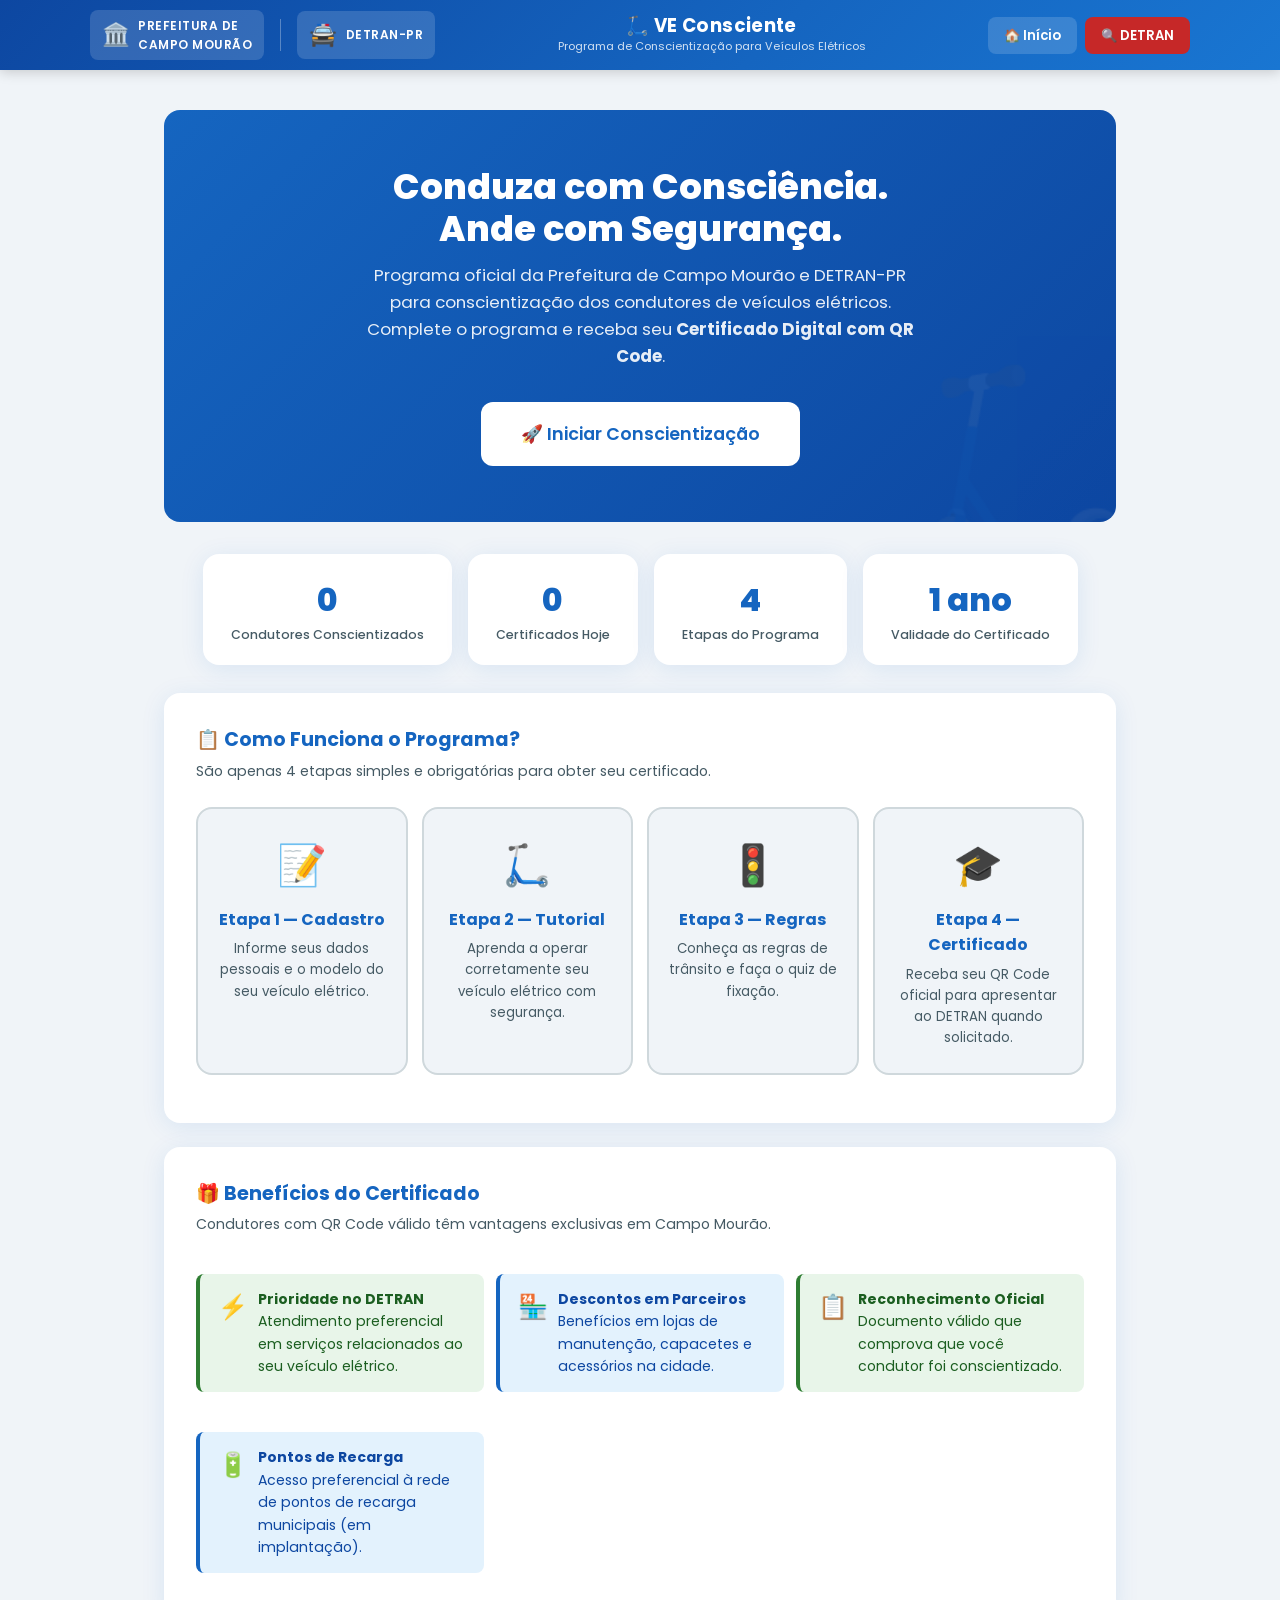
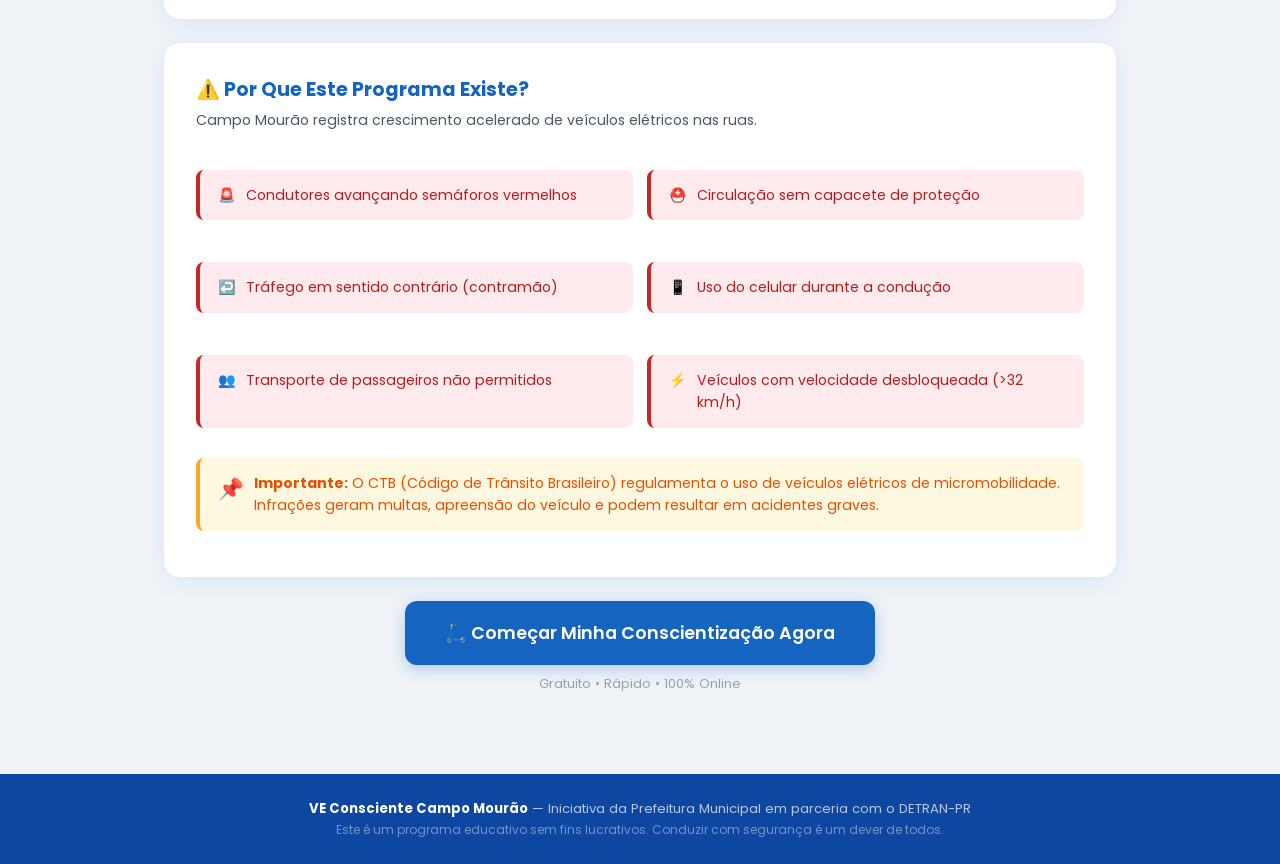
==== index.html @ 13f2be77 "feat: projeto VE Consciente Campo Mourao - plataforma de conscientizacao de veiculos eletricos" ====
<!DOCTYPE html>
<html lang="pt-BR">
<head>
  <meta charset="UTF-8" />
  <meta name="viewport" content="width=device-width, initial-scale=1.0" />
  <title>VE Consciente — Campo Mourão</title>
  <link rel="stylesheet" href="assets/css/style.css" />
  <link rel="icon" href="data:image/svg+xml,<svg xmlns='http://www.w3.org/2000/svg' viewBox='0 0 100 100'><text y='.9em' font-size='90'>🛴</text></svg>" />
</head>
<body>

<header class="site-header" id="site-header"></header>

<main class="main-content wide-content" style="max-width:1000px;">

  <!-- HERO -->
  <div class="hero">
    <h2>Conduza com Consciência.<br>Ande com Segurança.</h2>
    <p>
      Programa oficial da Prefeitura de Campo Mourão e DETRAN-PR para 
      conscientização dos condutores de veículos elétricos. Complete o 
      programa e receba seu <strong>Certificado Digital com QR Code</strong>.
    </p>
    <a href="cadastro.html" class="btn btn-lg" style="background:#fff; color:var(--primary);">
      🚀 Iniciar Conscientização
    </a>
  </div>

  <!-- STATS -->
  <div class="stats-row">
    <div class="stat-badge">
      <div class="stat-number" id="stat-total">0</div>
      <div class="stat-label">Condutores Conscientizados</div>
    </div>
    <div class="stat-badge">
      <div class="stat-number" id="stat-hoje">0</div>
      <div class="stat-label">Certificados Hoje</div>
    </div>
    <div class="stat-badge">
      <div class="stat-number">4</div>
      <div class="stat-label">Etapas do Programa</div>
    </div>
    <div class="stat-badge">
      <div class="stat-number">1 ano</div>
      <div class="stat-label">Validade do Certificado</div>
    </div>
  </div>

  <!-- COMO FUNCIONA -->
  <div class="card mb-24">
    <div class="card-title">📋 Como Funciona o Programa?</div>
    <div class="card-subtitle">São apenas 4 etapas simples e obrigatórias para obter seu certificado.</div>

    <div class="infraction-grid" style="grid-template-columns: repeat(auto-fit, minmax(200px, 1fr));">
      <div style="text-align:center; padding:24px 16px; background:var(--bg); border-radius:var(--radius); border:2px solid var(--border);">
        <div style="font-size:2.5rem; margin-bottom:10px;">📝</div>
        <div style="font-weight:700; color:var(--primary); margin-bottom:6px;">Etapa 1 — Cadastro</div>
        <div style="font-size:0.83rem; color:var(--text-secondary);">Informe seus dados pessoais e o modelo do seu veículo elétrico.</div>
      </div>
      <div style="text-align:center; padding:24px 16px; background:var(--bg); border-radius:var(--radius); border:2px solid var(--border);">
        <div style="font-size:2.5rem; margin-bottom:10px;">🛴</div>
        <div style="font-weight:700; color:var(--primary); margin-bottom:6px;">Etapa 2 — Tutorial</div>
        <div style="font-size:0.83rem; color:var(--text-secondary);">Aprenda a operar corretamente seu veículo elétrico com segurança.</div>
      </div>
      <div style="text-align:center; padding:24px 16px; background:var(--bg); border-radius:var(--radius); border:2px solid var(--border);">
        <div style="font-size:2.5rem; margin-bottom:10px;">🚦</div>
        <div style="font-weight:700; color:var(--primary); margin-bottom:6px;">Etapa 3 — Regras</div>
        <div style="font-size:0.83rem; color:var(--text-secondary);">Conheça as regras de trânsito e faça o quiz de fixação.</div>
      </div>
      <div style="text-align:center; padding:24px 16px; background:var(--bg); border-radius:var(--radius); border:2px solid var(--border);">
        <div style="font-size:2.5rem; margin-bottom:10px;">🎓</div>
        <div style="font-weight:700; color:var(--primary); margin-bottom:6px;">Etapa 4 — Certificado</div>
        <div style="font-size:0.83rem; color:var(--text-secondary);">Receba seu QR Code oficial para apresentar ao DETRAN quando solicitado.</div>
      </div>
    </div>
  </div>

  <!-- BENEFÍCIOS -->
  <div class="card mb-24">
    <div class="card-title">🎁 Benefícios do Certificado</div>
    <div class="card-subtitle">Condutores com QR Code válido têm vantagens exclusivas em Campo Mourão.</div>

    <div style="display:grid; grid-template-columns: repeat(auto-fit, minmax(220px, 1fr)); gap:12px;">
      <div class="info-box green">
        <span style="font-size:1.5rem;">⚡</span>
        <div>
          <strong>Prioridade no DETRAN</strong><br>
          <span>Atendimento preferencial em serviços relacionados ao seu veículo elétrico.</span>
        </div>
      </div>
      <div class="info-box blue">
        <span style="font-size:1.5rem;">🏪</span>
        <div>
          <strong>Descontos em Parceiros</strong><br>
          <span>Benefícios em lojas de manutenção, capacetes e acessórios na cidade.</span>
        </div>
      </div>
      <div class="info-box green">
        <span style="font-size:1.5rem;">📋</span>
        <div>
          <strong>Reconhecimento Oficial</strong><br>
          <span>Documento válido que comprova que você condutor foi conscientizado.</span>
        </div>
      </div>
      <div class="info-box blue">
        <span style="font-size:1.5rem;">🔋</span>
        <div>
          <strong>Pontos de Recarga</strong><br>
          <span>Acesso preferencial à rede de pontos de recarga municipais (em implantação).</span>
        </div>
      </div>
    </div>
  </div>

  <!-- POR QUÊ ISSO É NECESSÁRIO -->
  <div class="card mb-24">
    <div class="card-title">⚠️ Por Que Este Programa Existe?</div>
    <div class="card-subtitle">Campo Mourão registra crescimento acelerado de veículos elétricos nas ruas.</div>

    <div style="display:grid; grid-template-columns: 1fr 1fr; gap:14px;">
      <div class="info-box red">
        <span>🚨</span>
        <span>Condutores avançando semáforos vermelhos</span>
      </div>
      <div class="info-box red">
        <span>⛑️</span>
        <span>Circulação sem capacete de proteção</span>
      </div>
      <div class="info-box red">
        <span>↩️</span>
        <span>Tráfego em sentido contrário (contramão)</span>
      </div>
      <div class="info-box red">
        <span>📱</span>
        <span>Uso do celular durante a condução</span>
      </div>
      <div class="info-box red">
        <span>👥</span>
        <span>Transporte de passageiros não permitidos</span>
      </div>
      <div class="info-box red">
        <span>⚡</span>
        <span>Veículos com velocidade desbloqueada (>32 km/h)</span>
      </div>
    </div>

    <div class="info-box yellow mt-16">
      <span style="font-size:1.3rem;">📌</span>
      <span><strong>Importante:</strong> O CTB (Código de Trânsito Brasileiro) regulamenta o uso de veículos elétricos de micromobilidade. Infrações geram multas, apreensão do veículo e podem resultar em acidentes graves.</span>
    </div>
  </div>

  <div class="text-center">
    <a href="cadastro.html" class="btn btn-primary btn-lg">
      🛴 Começar Minha Conscientização Agora
    </a>
    <p class="text-muted mt-8" style="font-size:0.82rem;">Gratuito • Rápido • 100% Online</p>
  </div>

</main>

<footer class="site-footer" id="site-footer"></footer>

<script type="module">
  import { renderHeader, renderFooter, countCondutores } from './assets/js/app.js';
  renderHeader();
  renderFooter();

  // Contadores
  const total = countCondutores();
  document.getElementById('stat-total').textContent = total;

  // Hoje: condutores com data de hoje
  const hoje = new Date().toLocaleDateString('pt-BR');
  const { getDB } = await import('./assets/js/app.js');
  const db = getDB();
  const hoje_count = Object.values(db.condutores).filter(c => {
    const d = new Date(c.dataConclusao);
    return d.toLocaleDateString('pt-BR') === hoje;
  }).length;
  document.getElementById('stat-hoje').textContent = hoje_count;
</script>
</body>
</html>
---- assets/css/style.css ----
/* ================================================
   VE CONSCIENTE — Campo Mourão
   Estilos Globais
   ================================================ */

@import url('https://fonts.googleapis.com/css2?family=Poppins:wght@300;400;500;600;700;800&display=swap');

:root {
  --primary: #1565C0;
  --primary-light: #1976D2;
  --primary-dark: #0D47A1;
  --secondary: #2E7D32;
  --secondary-light: #388E3C;
  --accent: #F57F17;
  --danger: #C62828;
  --danger-light: #E53935;
  --warning: #F9A825;
  --success: #2E7D32;
  --bg: #F0F4F8;
  --bg-card: #FFFFFF;
  --text: #1A237E;
  --text-secondary: #455A64;
  --text-muted: #90A4AE;
  --border: #CFD8DC;
  --shadow: 0 4px 24px rgba(21, 101, 192, 0.10);
  --shadow-hover: 0 8px 32px rgba(21, 101, 192, 0.18);
  --radius: 16px;
  --radius-sm: 8px;
  --transition: all 0.25s cubic-bezier(0.4, 0, 0.2, 1);
}

*, *::before, *::after { box-sizing: border-box; margin: 0; padding: 0; }

html { scroll-behavior: smooth; font-size: 16px; }

body {
  font-family: 'Poppins', sans-serif;
  background: var(--bg);
  color: var(--text);
  min-height: 100vh;
  line-height: 1.6;
}

/* ── HEADER ── */
.site-header {
  background: linear-gradient(135deg, var(--primary-dark) 0%, var(--primary) 60%, var(--primary-light) 100%);
  color: #fff;
  padding: 0 24px;
  box-shadow: 0 2px 12px rgba(0,0,0,0.18);
  position: sticky;
  top: 0;
  z-index: 100;
}

.header-inner {
  max-width: 1100px;
  margin: 0 auto;
  display: flex;
  align-items: center;
  justify-content: space-between;
  height: 70px;
  gap: 16px;
}

.header-logos {
  display: flex;
  align-items: center;
  gap: 16px;
}

.logo-badge {
  display: flex;
  align-items: center;
  gap: 8px;
  background: rgba(255,255,255,0.15);
  border-radius: 8px;
  padding: 6px 12px;
  font-size: 0.75rem;
  font-weight: 600;
  letter-spacing: 0.04em;
  text-transform: uppercase;
}

.logo-badge .icon { font-size: 1.4rem; }
.logo-divider { width: 1px; height: 32px; background: rgba(255,255,255,0.3); }

.header-title {
  flex: 1;
  text-align: center;
}

.header-title h1 {
  font-size: 1.15rem;
  font-weight: 700;
  letter-spacing: 0.02em;
  line-height: 1.2;
}

.header-title p {
  font-size: 0.7rem;
  opacity: 0.8;
  margin-top: 1px;
}

.header-nav { display: flex; gap: 8px; }

.nav-btn {
  background: rgba(255,255,255,0.15);
  color: #fff;
  border: none;
  border-radius: var(--radius-sm);
  padding: 8px 16px;
  font-family: 'Poppins', sans-serif;
  font-size: 0.82rem;
  font-weight: 600;
  cursor: pointer;
  text-decoration: none;
  transition: var(--transition);
  display: flex;
  align-items: center;
  gap: 6px;
}

.nav-btn:hover { background: rgba(255,255,255,0.28); }
.nav-btn.detran { background: var(--danger); }
.nav-btn.detran:hover { background: var(--danger-light); }

/* ── PROGRESS BAR ── */
.progress-nav {
  background: #fff;
  border-bottom: 1px solid var(--border);
  padding: 12px 24px;
}

.progress-nav-inner {
  max-width: 700px;
  margin: 0 auto;
  display: flex;
  align-items: center;
  gap: 0;
}

.step-item {
  display: flex;
  align-items: center;
  flex: 1;
}

.step-circle {
  width: 36px; height: 36px;
  border-radius: 50%;
  background: var(--border);
  color: var(--text-muted);
  display: flex;
  align-items: center;
  justify-content: center;
  font-size: 0.85rem;
  font-weight: 700;
  transition: var(--transition);
  flex-shrink: 0;
}

.step-circle.active {
  background: var(--primary);
  color: #fff;
  box-shadow: 0 0 0 4px rgba(21,101,192,0.2);
}

.step-circle.done {
  background: var(--secondary);
  color: #fff;
}

.step-label {
  font-size: 0.72rem;
  font-weight: 500;
  color: var(--text-muted);
  margin-left: 8px;
  white-space: nowrap;
}

.step-label.active { color: var(--primary); font-weight: 600; }
.step-label.done { color: var(--secondary); }

.step-line {
  flex: 1;
  height: 3px;
  background: var(--border);
  margin: 0 6px;
  border-radius: 2px;
  transition: var(--transition);
}

.step-line.done { background: var(--secondary); }

/* ── MAIN CONTENT ── */
.main-content {
  max-width: 900px;
  margin: 0 auto;
  padding: 40px 24px 80px;
}

.wide-content {
  max-width: 1100px;
}

/* ── CARDS ── */
.card {
  background: var(--bg-card);
  border-radius: var(--radius);
  box-shadow: var(--shadow);
  padding: 32px;
  margin-bottom: 24px;
}

.card-sm { padding: 20px 24px; }

.card-title {
  font-size: 1.2rem;
  font-weight: 700;
  color: var(--primary);
  margin-bottom: 4px;
  display: flex;
  align-items: center;
  gap: 10px;
}

.card-subtitle {
  font-size: 0.88rem;
  color: var(--text-secondary);
  margin-bottom: 24px;
}

/* ── HERO ── */
.hero {
  background: linear-gradient(135deg, var(--primary) 0%, var(--primary-dark) 100%);
  color: #fff;
  border-radius: var(--radius);
  padding: 56px 40px;
  text-align: center;
  margin-bottom: 32px;
  position: relative;
  overflow: hidden;
}

.hero::before {
  content: '🛴';
  position: absolute;
  font-size: 180px;
  opacity: 0.07;
  right: -20px;
  bottom: -30px;
  line-height: 1;
}

.hero h2 {
  font-size: 2.2rem;
  font-weight: 800;
  margin-bottom: 12px;
  line-height: 1.2;
}

.hero p {
  font-size: 1.05rem;
  opacity: 0.9;
  max-width: 560px;
  margin: 0 auto 32px;
}

/* ── BUTTONS ── */
.btn {
  display: inline-flex;
  align-items: center;
  justify-content: center;
  gap: 8px;
  border: none;
  border-radius: var(--radius-sm);
  padding: 14px 28px;
  font-family: 'Poppins', sans-serif;
  font-size: 0.95rem;
  font-weight: 600;
  cursor: pointer;
  text-decoration: none;
  transition: var(--transition);
}

.btn-primary {
  background: var(--primary);
  color: #fff;
  box-shadow: 0 4px 16px rgba(21,101,192,0.3);
}

.btn-primary:hover {
  background: var(--primary-dark);
  box-shadow: 0 6px 20px rgba(21,101,192,0.4);
  transform: translateY(-1px);
}

.btn-success {
  background: var(--secondary);
  color: #fff;
  box-shadow: 0 4px 16px rgba(46,125,50,0.3);
}

.btn-success:hover {
  background: #1B5E20;
  transform: translateY(-1px);
}

.btn-outline {
  background: transparent;
  color: var(--primary);
  border: 2px solid var(--primary);
}

.btn-outline:hover {
  background: var(--primary);
  color: #fff;
}

.btn-danger {
  background: var(--danger);
  color: #fff;
}

.btn-danger:hover { background: var(--danger-light); }

.btn-lg { padding: 18px 40px; font-size: 1.1rem; border-radius: 12px; }
.btn-sm { padding: 8px 16px; font-size: 0.82rem; }
.btn-full { width: 100%; }

.btn:disabled {
  opacity: 0.5;
  cursor: not-allowed;
  transform: none !important;
}

/* ── FORMS ── */
.form-grid {
  display: grid;
  grid-template-columns: 1fr 1fr;
  gap: 16px;
}

@media (max-width: 600px) {
  .form-grid { grid-template-columns: 1fr; }
}

.form-group { display: flex; flex-direction: column; gap: 6px; }
.form-group.full { grid-column: 1 / -1; }

label {
  font-size: 0.85rem;
  font-weight: 600;
  color: var(--text);
}

input[type="text"],
input[type="email"],
input[type="tel"],
input[type="date"],
input[type="number"],
input[type="password"],
select,
textarea {
  border: 2px solid var(--border);
  border-radius: var(--radius-sm);
  padding: 12px 14px;
  font-family: 'Poppins', sans-serif;
  font-size: 0.92rem;
  color: var(--text);
  background: #fff;
  transition: var(--transition);
  width: 100%;
  outline: none;
}

input:focus, select:focus, textarea:focus {
  border-color: var(--primary);
  box-shadow: 0 0 0 3px rgba(21,101,192,0.12);
}

input.error, select.error { border-color: var(--danger); }

.field-error {
  font-size: 0.78rem;
  color: var(--danger);
  margin-top: 2px;
}

.checkbox-group {
  display: flex;
  align-items: flex-start;
  gap: 10px;
  padding: 14px;
  background: #FFF8E1;
  border: 2px solid var(--warning);
  border-radius: var(--radius-sm);
}

.checkbox-group input[type="checkbox"] {
  width: 20px; height: 20px;
  margin-top: 2px;
  accent-color: var(--danger);
  flex-shrink: 0;
}

.checkbox-group label {
  font-size: 0.88rem;
  font-weight: 500;
  color: var(--text);
  cursor: pointer;
}

/* ── VEHICLE CARDS ── */
.vehicle-type-grid {
  display: grid;
  grid-template-columns: repeat(auto-fit, minmax(140px, 1fr));
  gap: 14px;
  margin-bottom: 8px;
}

.vehicle-card {
  border: 2.5px solid var(--border);
  border-radius: var(--radius);
  padding: 20px 12px;
  text-align: center;
  cursor: pointer;
  transition: var(--transition);
  background: #fff;
  position: relative;
}

.vehicle-card:hover {
  border-color: var(--primary);
  transform: translateY(-3px);
  box-shadow: var(--shadow-hover);
}

.vehicle-card.selected {
  border-color: var(--primary);
  background: rgba(21,101,192,0.06);
}

.vehicle-card.selected::after {
  content: '✓';
  position: absolute;
  top: 8px; right: 10px;
  color: var(--primary);
  font-weight: 800;
  font-size: 1rem;
}

.vehicle-card .emoji { font-size: 2.6rem; margin-bottom: 8px; }
.vehicle-card .name { font-size: 0.82rem; font-weight: 600; color: var(--text); }

/* ── TUTORIAL SECTIONS ── */
.tutorial-section {
  border: 2px solid var(--border);
  border-radius: var(--radius);
  overflow: hidden;
  margin-bottom: 16px;
  transition: var(--transition);
}

.tutorial-section.unlocked { border-color: var(--primary); }
.tutorial-section.done { border-color: var(--secondary); }

.tutorial-header {
  display: flex;
  align-items: center;
  gap: 14px;
  padding: 18px 24px;
  background: var(--bg);
  cursor: pointer;
}

.tutorial-section.unlocked .tutorial-header { background: rgba(21,101,192,0.05); }
.tutorial-section.done .tutorial-header { background: rgba(46,125,50,0.05); }

.tutorial-number {
  width: 36px; height: 36px;
  border-radius: 50%;
  background: var(--border);
  display: flex; align-items: center; justify-content: center;
  font-weight: 700; font-size: 0.88rem;
  color: var(--text-muted);
  flex-shrink: 0;
}

.tutorial-section.unlocked .tutorial-number { background: var(--primary); color: #fff; }
.tutorial-section.done .tutorial-number { background: var(--secondary); color: #fff; }

.tutorial-header-text h3 { font-size: 0.98rem; font-weight: 600; }
.tutorial-header-text p { font-size: 0.8rem; color: var(--text-secondary); }

.tutorial-status-icon { margin-left: auto; font-size: 1.3rem; }

.tutorial-body {
  padding: 24px;
  border-top: 1px solid var(--border);
  display: none;
}

.tutorial-section.open .tutorial-body { display: block; }

.tutorial-checklist {
  list-style: none;
  margin: 16px 0;
}

.tutorial-checklist li {
  display: flex;
  align-items: flex-start;
  gap: 10px;
  padding: 10px 0;
  border-bottom: 1px solid var(--bg);
  font-size: 0.92rem;
}

.tutorial-checklist li::before {
  content: '▶';
  color: var(--primary);
  flex-shrink: 0;
  margin-top: 2px;
}

.info-box {
  border-radius: var(--radius-sm);
  padding: 14px 18px;
  margin: 14px 0;
  font-size: 0.88rem;
  display: flex;
  gap: 10px;
  align-items: flex-start;
}

.info-box.blue { background: #E3F2FD; border-left: 4px solid var(--primary); color: #0D47A1; }
.info-box.green { background: #E8F5E9; border-left: 4px solid var(--secondary); color: #1B5E20; }
.info-box.red { background: #FFEBEE; border-left: 4px solid var(--danger); color: #B71C1C; }
.info-box.yellow { background: #FFF8E1; border-left: 4px solid var(--warning); color: #E65100; }

/* ── QUIZ ── */
.quiz-question {
  background: var(--bg);
  border-radius: var(--radius);
  padding: 24px;
  margin-bottom: 16px;
}

.quiz-question h4 {
  font-size: 0.98rem;
  font-weight: 600;
  margin-bottom: 16px;
  color: var(--text);
}

.quiz-options {
  display: flex;
  flex-direction: column;
  gap: 8px;
}

.quiz-option {
  display: flex;
  align-items: center;
  gap: 12px;
  padding: 12px 16px;
  border: 2px solid var(--border);
  border-radius: var(--radius-sm);
  cursor: pointer;
  transition: var(--transition);
  font-size: 0.9rem;
  background: #fff;
}

.quiz-option:hover { border-color: var(--primary); background: rgba(21,101,192,0.04); }
.quiz-option.selected { border-color: var(--primary); background: rgba(21,101,192,0.08); }
.quiz-option.correct { border-color: var(--secondary); background: rgba(46,125,50,0.1); color: var(--secondary); }
.quiz-option.wrong { border-color: var(--danger); background: rgba(198,40,40,0.08); color: var(--danger); }

.quiz-option-dot {
  width: 20px; height: 20px;
  border-radius: 50%;
  border: 2px solid var(--border);
  flex-shrink: 0;
  transition: var(--transition);
}

.quiz-option.selected .quiz-option-dot { border-color: var(--primary); background: var(--primary); }
.quiz-option.correct .quiz-option-dot { border-color: var(--secondary); background: var(--secondary); }
.quiz-option.wrong .quiz-option-dot { border-color: var(--danger); background: var(--danger); }

/* ── QUIZ RESULT ── */
.quiz-result-bar {
  height: 10px;
  border-radius: 10px;
  background: var(--border);
  overflow: hidden;
  margin: 10px 0;
}

.quiz-result-fill {
  height: 100%;
  border-radius: 10px;
  background: var(--secondary);
  transition: width 0.8s ease;
}

/* ── INFRACTION TABLE ── */
.infraction-grid {
  display: grid;
  grid-template-columns: repeat(auto-fit, minmax(260px, 1fr));
  gap: 14px;
  margin: 16px 0;
}

.infraction-card {
  border-radius: var(--radius-sm);
  padding: 16px;
  border-left: 4px solid;
  background: #fff;
  box-shadow: 0 2px 8px rgba(0,0,0,0.06);
}

.infraction-card.grave { border-color: var(--warning); }
.infraction-card.gravissima { border-color: var(--danger); }

.infraction-card .infraction-type {
  font-size: 0.72rem;
  font-weight: 700;
  text-transform: uppercase;
  letter-spacing: 0.08em;
  margin-bottom: 6px;
}

.infraction-card.grave .infraction-type { color: var(--warning); }
.infraction-card.gravissima .infraction-type { color: var(--danger); }

.infraction-card h4 { font-size: 0.92rem; font-weight: 600; margin-bottom: 4px; }
.infraction-card p { font-size: 0.82rem; color: var(--text-secondary); }
.infraction-card .emoji { font-size: 1.8rem; margin-bottom: 8px; }

/* ── CERTIFICATE ── */
.certificate-wrapper {
  background: linear-gradient(145deg, #0D47A1 0%, #1565C0 50%, #1976D2 100%);
  border-radius: var(--radius);
  padding: 4px;
  margin-bottom: 28px;
  box-shadow: 0 12px 40px rgba(13,71,161,0.35);
}

.certificate-inner {
  background: #fff;
  border-radius: calc(var(--radius) - 4px);
  padding: 40px;
  text-align: center;
  position: relative;
  overflow: hidden;
}

.certificate-inner::before {
  content: '';
  position: absolute;
  inset: 0;
  background: radial-gradient(ellipse at top right, rgba(21,101,192,0.04) 0%, transparent 60%);
}

.certificate-seal {
  font-size: 4rem;
  margin-bottom: 8px;
}

.certificate-title {
  font-size: 1.5rem;
  font-weight: 800;
  color: var(--primary);
  text-transform: uppercase;
  letter-spacing: 0.06em;
  margin-bottom: 4px;
}

.certificate-subtitle {
  font-size: 0.88rem;
  color: var(--text-secondary);
  margin-bottom: 24px;
}

.certificate-name {
  font-size: 1.7rem;
  font-weight: 700;
  color: var(--text);
  margin-bottom: 8px;
}

.certificate-info-row {
  display: flex;
  justify-content: center;
  gap: 32px;
  flex-wrap: wrap;
  margin: 16px 0;
  font-size: 0.85rem;
  color: var(--text-secondary);
}

.certificate-info-row strong { color: var(--text); }

.certificate-id {
  display: inline-block;
  background: var(--primary);
  color: #fff;
  border-radius: 8px;
  padding: 6px 20px;
  font-size: 1.1rem;
  font-weight: 700;
  letter-spacing: 0.12em;
  margin: 12px 0;
}

.certificate-validity {
  font-size: 0.82rem;
  color: var(--text-muted);
  margin-top: 8px;
}

.certificate-validity span { color: var(--secondary); font-weight: 600; }

#qrcode-container {
  display: flex;
  justify-content: center;
  margin: 20px 0;
}

#qrcode-container canvas, #qrcode-container img {
  border-radius: 12px;
  box-shadow: 0 4px 16px rgba(0,0,0,0.15);
}

/* ── COUNTER BADGES ── */
.stats-row {
  display: flex;
  gap: 16px;
  justify-content: center;
  flex-wrap: wrap;
  margin: 28px 0;
}

.stat-badge {
  background: #fff;
  border-radius: var(--radius);
  padding: 20px 28px;
  text-align: center;
  box-shadow: var(--shadow);
  min-width: 140px;
}

.stat-badge .stat-number {
  font-size: 2rem;
  font-weight: 800;
  color: var(--primary);
}

.stat-badge .stat-label {
  font-size: 0.78rem;
  color: var(--text-secondary);
  font-weight: 500;
}

/* ── DETRAN PANEL ── */
.detran-header {
  background: linear-gradient(135deg, #B71C1C 0%, #C62828 100%);
  color: #fff;
  border-radius: var(--radius);
  padding: 32px;
  margin-bottom: 24px;
  display: flex;
  align-items: center;
  gap: 20px;
}

.detran-header .icon { font-size: 3rem; }

.detran-login-card {
  max-width: 420px;
  margin: 80px auto;
}

.conductor-ficha {
  border: 2px solid var(--border);
  border-radius: var(--radius);
  overflow: hidden;
}

.ficha-header {
  background: var(--primary);
  color: #fff;
  padding: 20px 24px;
  display: flex;
  align-items: center;
  gap: 16px;
}

.ficha-avatar {
  width: 56px; height: 56px;
  border-radius: 50%;
  background: rgba(255,255,255,0.2);
  display: flex; align-items: center; justify-content: center;
  font-size: 1.8rem;
}

.ficha-body { padding: 24px; }

.ficha-row {
  display: flex;
  gap: 16px;
  flex-wrap: wrap;
  margin-bottom: 8px;
}

.ficha-field {
  flex: 1;
  min-width: 140px;
  padding: 12px 14px;
  background: var(--bg);
  border-radius: var(--radius-sm);
}

.ficha-field label {
  font-size: 0.72rem;
  text-transform: uppercase;
  letter-spacing: 0.08em;
  color: var(--text-muted);
  display: block;
  margin-bottom: 3px;
}

.ficha-field .value {
  font-size: 0.95rem;
  font-weight: 600;
  color: var(--text);
}

.status-badge {
  display: inline-flex;
  align-items: center;
  gap: 6px;
  padding: 6px 14px;
  border-radius: 20px;
  font-size: 0.82rem;
  font-weight: 700;
}

.status-badge.valid { background: #E8F5E9; color: var(--secondary); }
.status-badge.expired { background: #FFF8E1; color: #E65100; }
.status-badge.revoked { background: #FFEBEE; color: var(--danger); }
.status-badge.desbloqueado { background: #FFEBEE; color: var(--danger); }
.status-badge.regular { background: #E8F5E9; color: var(--secondary); }

.scanner-area {
  border: 3px dashed var(--border);
  border-radius: var(--radius);
  padding: 40px;
  text-align: center;
  background: var(--bg);
  cursor: pointer;
  transition: var(--transition);
}

.scanner-area:hover { border-color: var(--danger); background: #FFEBEE; }

/* ── FOOTER ── */
.site-footer {
  background: var(--primary-dark);
  color: rgba(255,255,255,0.7);
  text-align: center;
  padding: 24px;
  font-size: 0.82rem;
  margin-top: auto;
}

.site-footer strong { color: #fff; }

/* ── ALERT / TOAST ── */
.toast {
  position: fixed;
  bottom: 24px;
  right: 24px;
  background: var(--text);
  color: #fff;
  border-radius: var(--radius-sm);
  padding: 14px 20px;
  font-size: 0.88rem;
  font-weight: 500;
  box-shadow: 0 8px 24px rgba(0,0,0,0.2);
  z-index: 999;
  display: flex;
  align-items: center;
  gap: 8px;
  animation: slideIn 0.3s ease;
  max-width: 340px;
}

.toast.success { background: var(--secondary); }
.toast.error { background: var(--danger); }
.toast.warning { background: var(--accent); color: #333; }

@keyframes slideIn {
  from { transform: translateX(120%); opacity: 0; }
  to { transform: translateX(0); opacity: 1; }
}

@keyframes slideOut {
  from { transform: translateX(0); opacity: 1; }
  to { transform: translateX(120%); opacity: 0; }
}

/* ── UTILITIES ── */
.text-center { text-align: center; }
.text-muted { color: var(--text-muted); }
.mb-0 { margin-bottom: 0 !important; }
.mb-8 { margin-bottom: 8px; }
.mb-16 { margin-bottom: 16px; }
.mb-24 { margin-bottom: 24px; }
.mt-8 { margin-top: 8px; }
.mt-16 { margin-top: 16px; }
.mt-24 { margin-top: 24px; }
.mt-32 { margin-top: 32px; }
.flex { display: flex; }
.flex-center { display: flex; align-items: center; justify-content: center; }
.gap-8 { gap: 8px; }
.gap-16 { gap: 16px; }

.section-title {
  font-size: 1.4rem;
  font-weight: 700;
  color: var(--primary);
  margin-bottom: 6px;
}

.section-desc {
  font-size: 0.92rem;
  color: var(--text-secondary);
  margin-bottom: 28px;
}

.divider {
  border: none;
  border-top: 1px solid var(--border);
  margin: 24px 0;
}

.tag {
  display: inline-flex;
  align-items: center;
  gap: 4px;
  padding: 3px 10px;
  border-radius: 20px;
  font-size: 0.75rem;
  font-weight: 600;
}

.tag-blue { background: #E3F2FD; color: var(--primary); }
.tag-green { background: #E8F5E9; color: var(--secondary); }
.tag-red { background: #FFEBEE; color: var(--danger); }

/* ── RESPONSIVE ── */
@media (max-width: 768px) {
  .site-header { padding: 0 16px; }
  .header-inner { height: 60px; }
  .header-logos { display: none; }
  .header-title h1 { font-size: 1rem; }
  .main-content { padding: 24px 16px 60px; }
  .hero { padding: 36px 20px; }
  .hero h2 { font-size: 1.5rem; }
  .card { padding: 20px; }
  .certificate-inner { padding: 24px 16px; }
  .certificate-name { font-size: 1.3rem; }
  .certificate-info-row { gap: 16px; }
}

@media print {
  .site-header, .site-footer, .btn, .progress-nav { display: none !important; }
  .main-content { padding: 0; max-width: 100%; }
  .certificate-wrapper { box-shadow: none; }
}
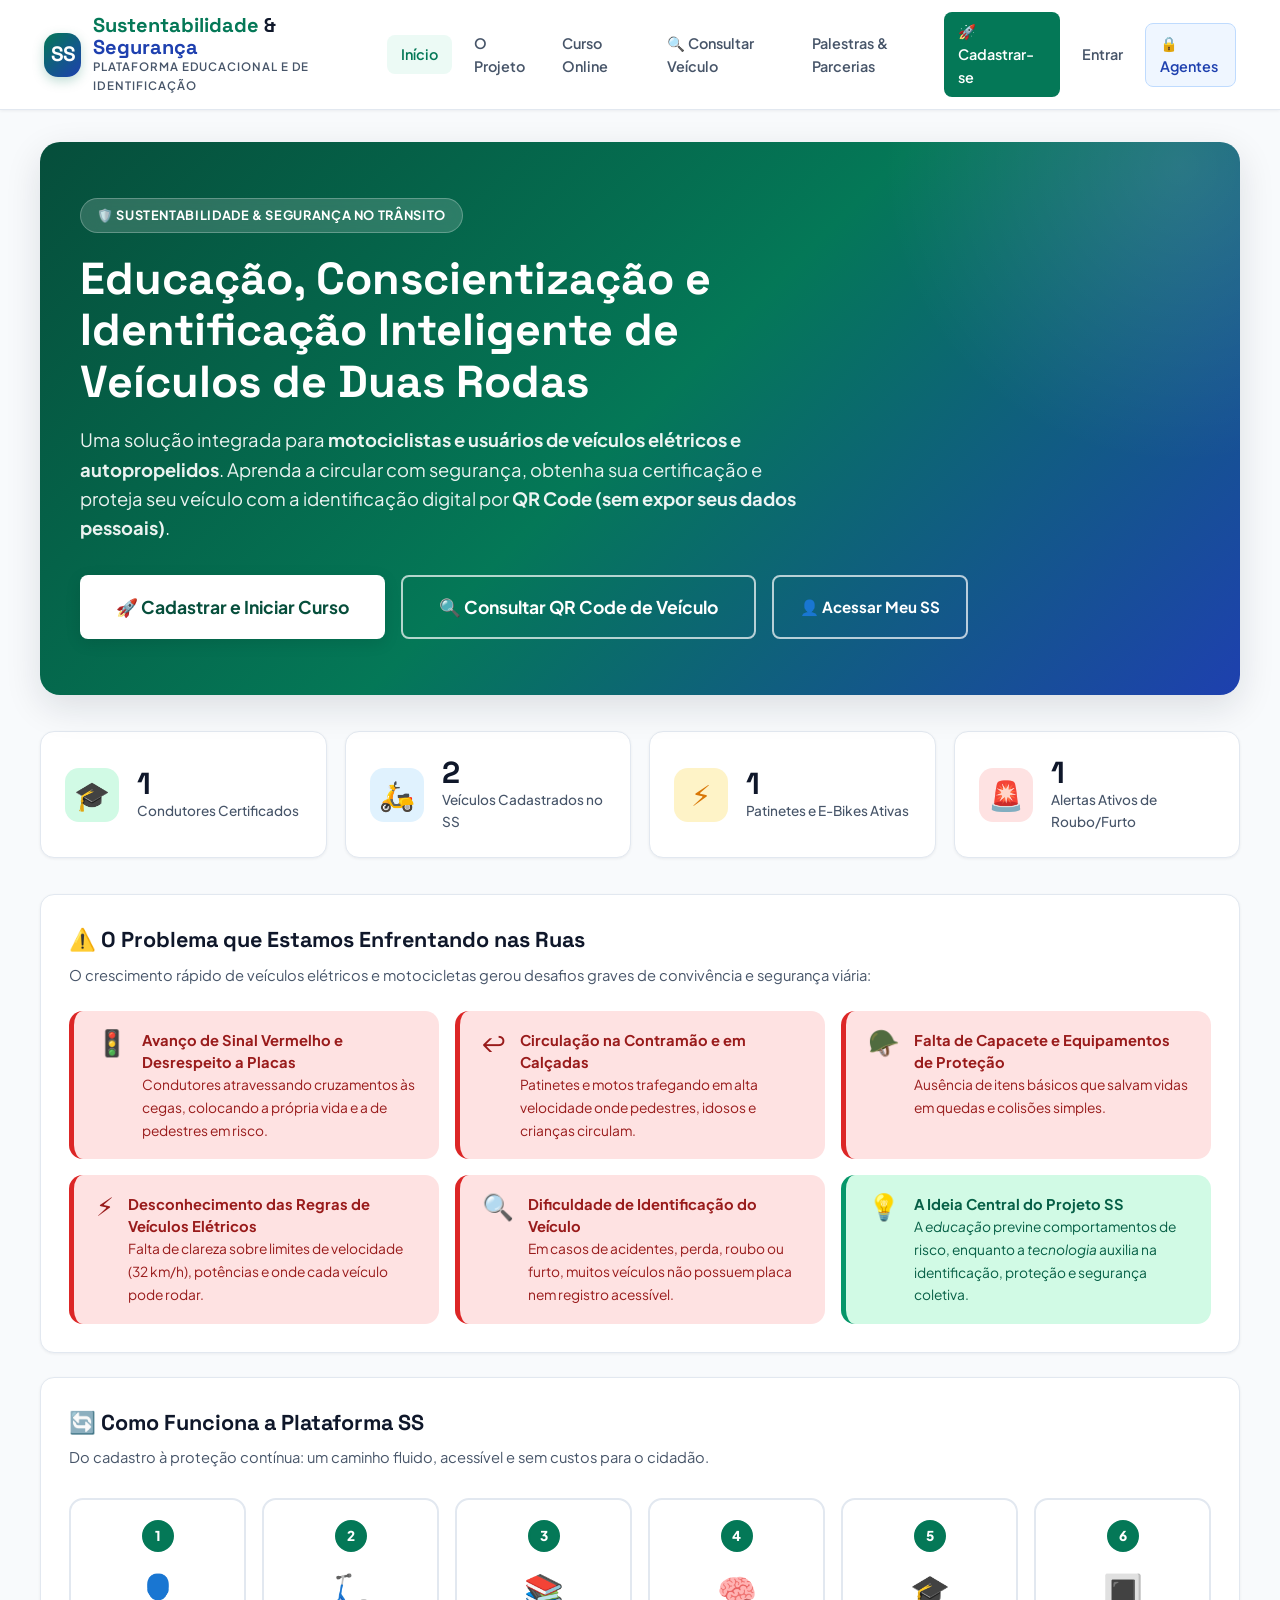
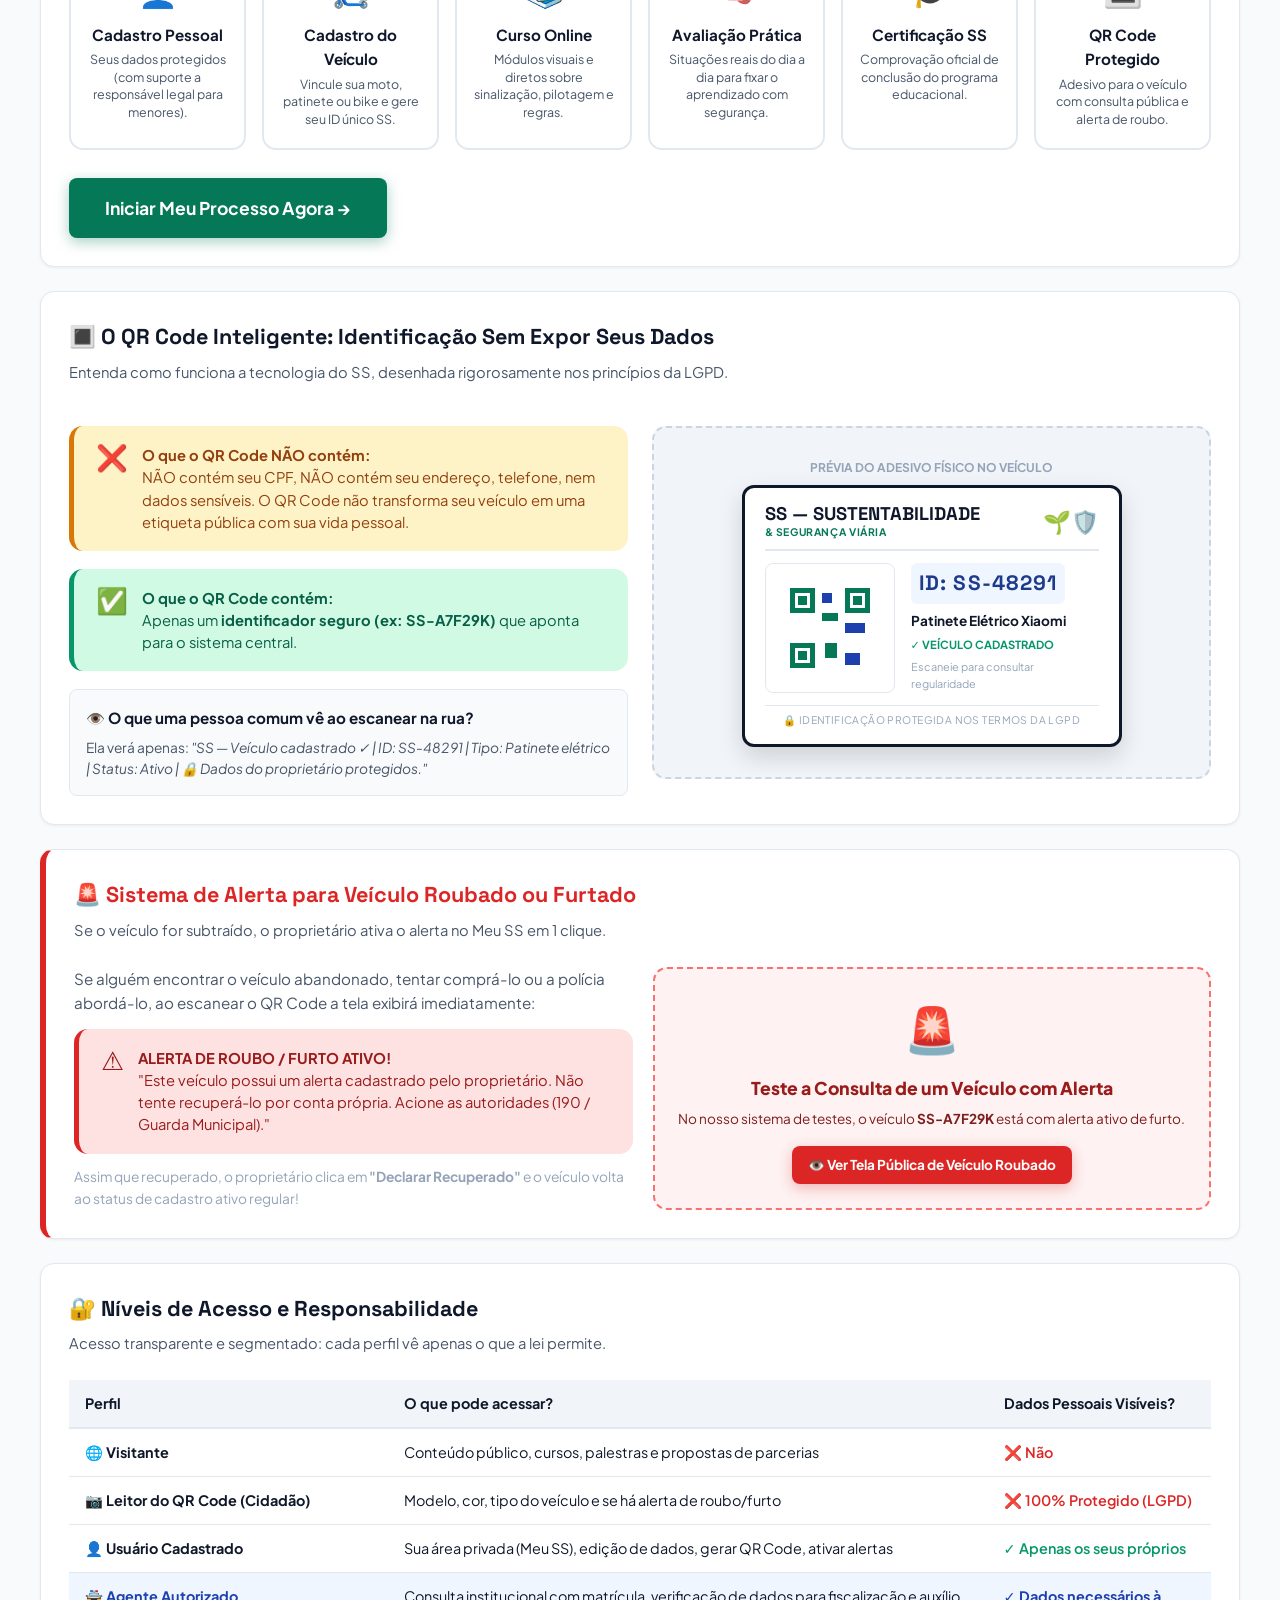
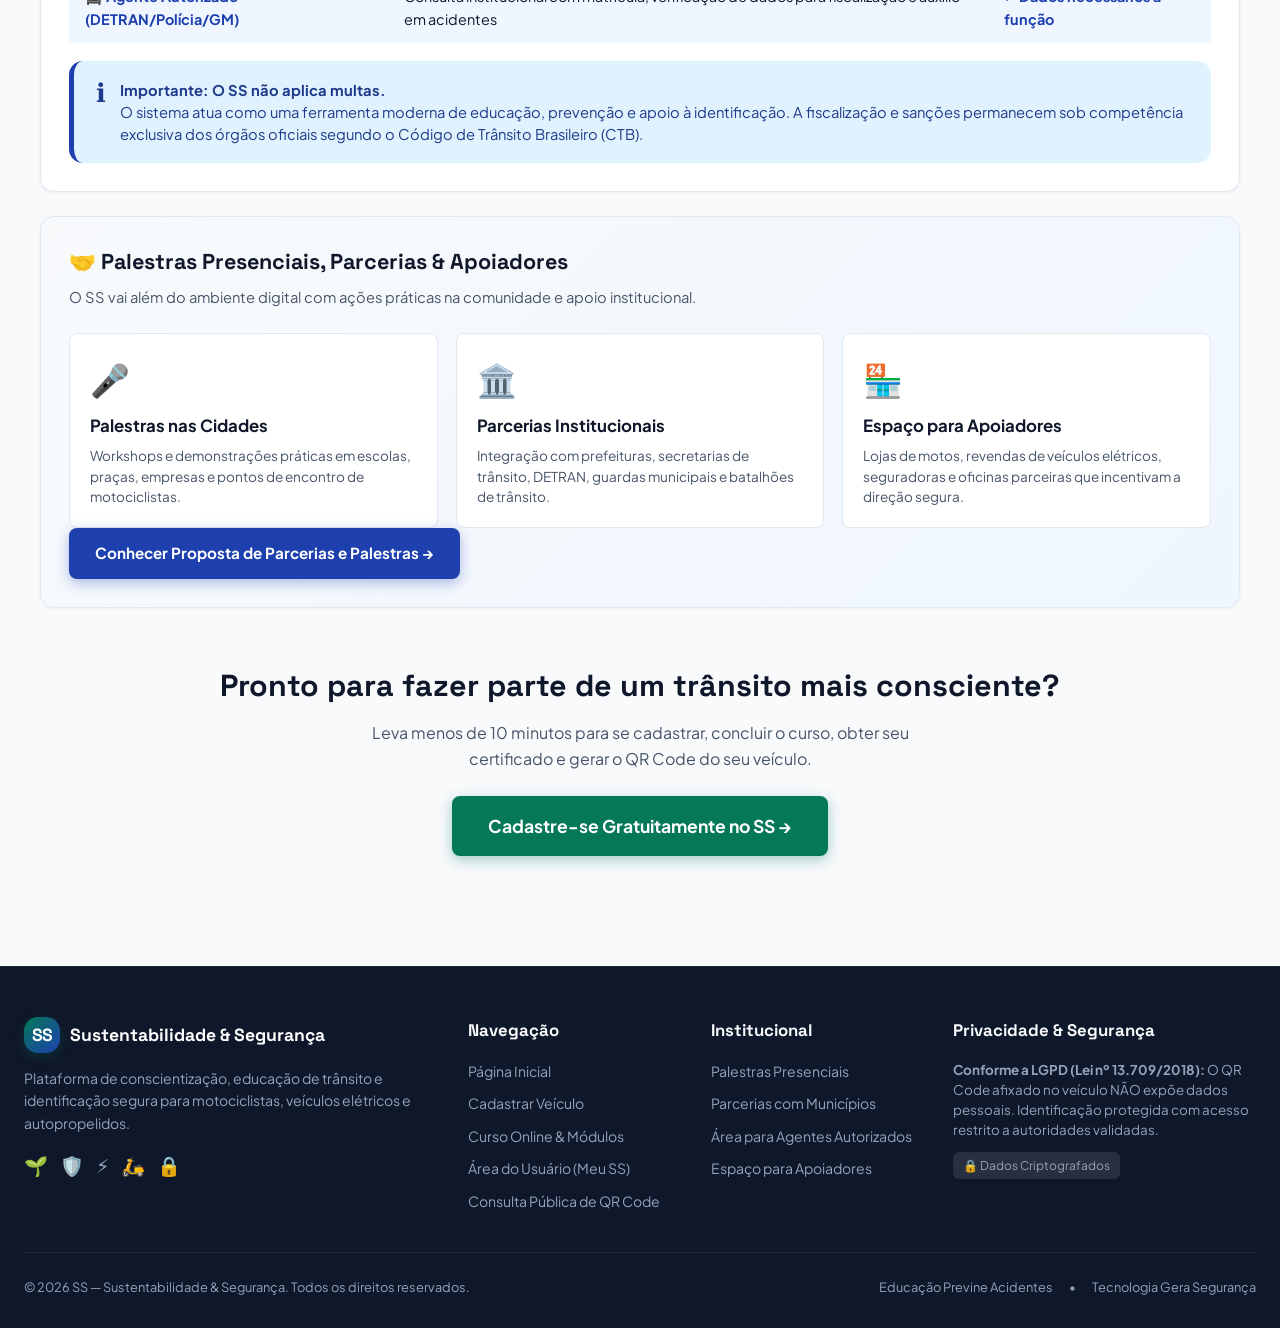
==== commit 83c8a073: "feat: reformulacao completa da plataforma SS - Sustentabilidade e Seguranca (LGPD, Alertas de Roubo," ====
--- a/index.html
+++ b/index.html
@@ -3,182 +3,429 @@
 <head>
   <meta charset="UTF-8" />
   <meta name="viewport" content="width=device-width, initial-scale=1.0" />
-  <title>VE Consciente — Campo Mourão</title>
+  <title>SS — Sustentabilidade & Segurança | Plataforma Educacional e de Identificação</title>
+  <meta name="description" content="Plataforma digital para motociclistas e usuários de veículos elétricos e autopropelidos. Educação, certificação e identificação inteligente com QR Code protegido." />
   <link rel="stylesheet" href="assets/css/style.css" />
-  <link rel="icon" href="data:image/svg+xml,<svg xmlns='http://www.w3.org/2000/svg' viewBox='0 0 100 100'><text y='.9em' font-size='90'>🛴</text></svg>" />
+  <link rel="icon" href="data:image/svg+xml,<svg xmlns='http://www.w3.org/2000/svg' viewBox='0 0 100 100'><rect width='100' height='100' rx='20' fill='%23047857'/><text x='50%' y='68%' font-family='sans-serif' font-weight='900' font-size='50' fill='white' text-anchor='middle'>SS</text></svg>" />
 </head>
 <body>
 
 <header class="site-header" id="site-header"></header>
 
-<main class="main-content wide-content" style="max-width:1000px;">
-
-  <!-- HERO -->
-  <div class="hero">
-    <h2>Conduza com Consciência.<br>Ande com Segurança.</h2>
-    <p>
-      Programa oficial da Prefeitura de Campo Mourão e DETRAN-PR para 
-      conscientização dos condutores de veículos elétricos. Complete o 
-      programa e receba seu <strong>Certificado Digital com QR Code</strong>.
+<main class="main-wrapper wide">
+
+  <!-- HERO PRINCIPAL -->
+  <section class="hero-banner">
+    <div class="hero-badge">
+      <span>🛡️ Sustentabilidade & Segurança no Trânsito</span>
+    </div>
+    <h1 class="hero-title">
+      Educação, Conscientização e Identificação Inteligente de Veículos de Duas Rodas
+    </h1>
+    <p class="hero-description">
+      Uma solução integrada para <strong>motociclistas e usuários de veículos elétricos e autopropelidos</strong>.
+      Aprenda a circular com segurança, obtenha sua certificação e proteja seu veículo com a identificação digital por <strong>QR Code (sem expor seus dados pessoais)</strong>.
     </p>
-    <a href="cadastro.html" class="btn btn-lg" style="background:#fff; color:var(--primary);">
-      🚀 Iniciar Conscientização
+    <div class="hero-actions">
+      <a href="cadastro.html" class="btn btn-light btn-lg">
+        🚀 Cadastrar e Iniciar Curso
+      </a>
+      <a href="consulta.html" class="btn btn-outline-white btn-lg">
+        🔍 Consultar QR Code de Veículo
+      </a>
+      <a href="meu-ss.html" class="btn btn-outline-white">
+        👤 Acessar Meu SS
+      </a>
+    </div>
+  </section>
+
+  <!-- ESTATÍSTICAS DA PLATAFORMA -->
+  <section class="stats-grid">
+    <div class="stat-card">
+      <div class="stat-icon green">🎓</div>
+      <div>
+        <div class="stat-value" id="stat-certificados">0</div>
+        <div class="stat-label">Condutores Certificados</div>
+      </div>
+    </div>
+    <div class="stat-card">
+      <div class="stat-icon blue">🛵</div>
+      <div>
+        <div class="stat-value" id="stat-veiculos">0</div>
+        <div class="stat-label">Veículos Cadastrados no SS</div>
+      </div>
+    </div>
+    <div class="stat-card">
+      <div class="stat-icon amber">⚡</div>
+      <div>
+        <div class="stat-value" id="stat-eletricos">0</div>
+        <div class="stat-label">Patinetes e E-Bikes Ativas</div>
+      </div>
+    </div>
+    <div class="stat-card">
+      <div class="stat-icon red">🚨</div>
+      <div>
+        <div class="stat-value" id="stat-alertas">0</div>
+        <div class="stat-label">Alertas Ativos de Roubo/Furto</div>
+      </div>
+    </div>
+  </section>
+
+  <!-- O PROBLEMA QUE ENFRENTAMOS -->
+  <section class="card mb-24" id="problema">
+    <div class="card-title">⚠️ O Problema que Estamos Enfrentando nas Ruas</div>
+    <div class="card-subtitle">
+      O crescimento rápido de veículos elétricos e motocicletas gerou desafios graves de convivência e segurança viária:
+    </div>
+
+    <div style="display:grid; grid-template-columns: repeat(auto-fit, minmax(280px, 1fr)); gap:16px;">
+      <div class="alert-box red" style="margin:0;">
+        <span class="alert-icon">🚦</span>
+        <div>
+          <strong>Avanço de Sinal Vermelho e Desrespeito a Placas</strong><br>
+          <span style="font-size:0.86rem;">Condutores atravessando cruzamentos às cegas, colocando a própria vida e a de pedestres em risco.</span>
+        </div>
+      </div>
+      <div class="alert-box red" style="margin:0;">
+        <span class="alert-icon">↩️</span>
+        <div>
+          <strong>Circulação na Contramão e em Calçadas</strong><br>
+          <span style="font-size:0.86rem;">Patinetes e motos trafegando em alta velocidade onde pedestres, idosos e crianças circulam.</span>
+        </div>
+      </div>
+      <div class="alert-box red" style="margin:0;">
+        <span class="alert-icon">🪖</span>
+        <div>
+          <strong>Falta de Capacete e Equipamentos de Proteção</strong><br>
+          <span style="font-size:0.86rem;">Ausência de itens básicos que salvam vidas em quedas e colisões simples.</span>
+        </div>
+      </div>
+      <div class="alert-box red" style="margin:0;">
+        <span class="alert-icon">⚡</span>
+        <div>
+          <strong>Desconhecimento das Regras de Veículos Elétricos</strong><br>
+          <span style="font-size:0.86rem;">Falta de clareza sobre limites de velocidade (32 km/h), potências e onde cada veículo pode rodar.</span>
+        </div>
+      </div>
+      <div class="alert-box red" style="margin:0;">
+        <span class="alert-icon">🔍</span>
+        <div>
+          <strong>Dificuldade de Identificação do Veículo</strong><br>
+          <span style="font-size:0.86rem;">Em casos de acidentes, perda, roubo ou furto, muitos veículos não possuem placa nem registro acessível.</span>
+        </div>
+      </div>
+      <div class="alert-box green" style="margin:0;">
+        <span class="alert-icon">💡</span>
+        <div>
+          <strong>A Ideia Central do Projeto SS</strong><br>
+          <span style="font-size:0.86rem;">A <em>educação</em> previne comportamentos de risco, enquanto a <em>tecnologia</em> auxilia na identificação, proteção e segurança coletiva.</span>
+        </div>
+      </div>
+    </div>
+  </section>
+
+  <!-- FLUXO GERAL DA PLATAFORMA -->
+  <section class="card mb-24" id="proposta">
+    <div class="card-title">🔄 Como Funciona a Plataforma SS</div>
+    <div class="card-subtitle">
+      Do cadastro à proteção contínua: um caminho fluido, acessível e sem custos para o cidadão.
+    </div>
+
+    <div class="flow-steps-container">
+      <div class="flow-step-box active">
+        <div class="flow-step-num">1</div>
+        <div class="flow-step-icon">👤</div>
+        <div class="flow-step-title">Cadastro Pessoal</div>
+        <div class="flow-step-desc">Seus dados protegidos (com suporte a responsável legal para menores).</div>
+      </div>
+      <div class="flow-step-box active">
+        <div class="flow-step-num">2</div>
+        <div class="flow-step-icon">🛴</div>
+        <div class="flow-step-title">Cadastro do Veículo</div>
+        <div class="flow-step-desc">Vincule sua moto, patinete ou bike e gere seu ID único SS.</div>
+      </div>
+      <div class="flow-step-box active">
+        <div class="flow-step-num">3</div>
+        <div class="flow-step-icon">📚</div>
+        <div class="flow-step-title">Curso Online</div>
+        <div class="flow-step-desc">Módulos visuais e diretos sobre sinalização, pilotagem e regras.</div>
+      </div>
+      <div class="flow-step-box active">
+        <div class="flow-step-num">4</div>
+        <div class="flow-step-icon">🧠</div>
+        <div class="flow-step-title">Avaliação Prática</div>
+        <div class="flow-step-desc">Situações reais do dia a dia para fixar o aprendizado com segurança.</div>
+      </div>
+      <div class="flow-step-box active">
+        <div class="flow-step-num">5</div>
+        <div class="flow-step-icon">🎓</div>
+        <div class="flow-step-title">Certificação SS</div>
+        <div class="flow-step-desc">Comprovação oficial de conclusão do programa educacional.</div>
+      </div>
+      <div class="flow-step-box active">
+        <div class="flow-step-num">6</div>
+        <div class="flow-step-icon">🔳</div>
+        <div class="flow-step-title">QR Code Protegido</div>
+        <div class="flow-step-desc">Adesivo para o veículo com consulta pública e alerta de roubo.</div>
+      </div>
+    </div>
+
+    <div class="text-center mt-24">
+      <a href="cadastro.html" class="btn btn-primary btn-lg">
+        Iniciar Meu Processo Agora →
+      </a>
+    </div>
+  </section>
+
+  <!-- O DIFERENCIAL DO QR CODE E PRIVACIDADE LGPD -->
+  <section class="card mb-24">
+    <div class="card-title">🔳 O QR Code Inteligente: Identificação Sem Expor Seus Dados</div>
+    <div class="card-subtitle">
+      Entenda como funciona a tecnologia do SS, desenhada rigorosamente nos princípios da LGPD.
+    </div>
+
+    <div style="display:grid; grid-template-columns: 1fr 1fr; gap:24px; align-items:center;">
+      <div>
+        <div class="alert-box amber">
+          <span class="alert-icon">❌</span>
+          <div>
+            <strong>O que o QR Code NÃO contém:</strong><br>
+            <span>NÃO contém seu CPF, NÃO contém seu endereço, telefone, nem dados sensíveis. O QR Code não transforma seu veículo em uma etiqueta pública com sua vida pessoal.</span>
+          </div>
+        </div>
+
+        <div class="alert-box green">
+          <span class="alert-icon">✅</span>
+          <div>
+            <strong>O que o QR Code contém:</strong><br>
+            <span>Apenas um <strong>identificador seguro (ex: SS-A7F29K)</strong> que aponta para o sistema central.</span>
+          </div>
+        </div>
+
+        <div style="background:#F8FAFC; border:1px solid var(--border); border-radius:var(--radius-sm); padding:16px;">
+          <h4 style="font-size:0.95rem; font-weight:700; color:var(--text); margin-bottom:8px;">
+            👁️ O que uma pessoa comum vê ao escanear na rua?
+          </h4>
+          <p style="font-size:0.86rem; color:var(--text-secondary); line-height:1.5;">
+            Ela verá apenas: <em>"SS — Veículo cadastrado ✓ | ID: SS-48291 | Tipo: Patinete elétrico | Status: Ativo | 🔒 Dados do proprietário protegidos."</em>
+          </p>
+        </div>
+      </div>
+
+      <!-- SIMULADOR VISUAL DO ADESIVO -->
+      <div class="sticker-preview-wrapper" style="margin:0;">
+        <span style="font-size:0.75rem; font-weight:700; color:var(--text-muted); text-transform:uppercase; margin-bottom:8px;">
+          Prévia do Adesivo Físico no Veículo
+        </span>
+        <div class="physical-sticker">
+          <div class="sticker-header">
+            <div>
+              <div class="sticker-brand-text">SS — SUSTENTABILIDADE</div>
+              <div class="sticker-sub">& SEGURANÇA VIÁRIA</div>
+            </div>
+            <div style="font-size:1.4rem;">🌱🛡️</div>
+          </div>
+          <div class="sticker-body">
+            <div class="sticker-qr-slot">
+              <!-- QR Code demonstrativo estático SVG -->
+              <svg width="100" height="100" viewBox="0 0 100 100">
+                <rect width="100" height="100" fill="#fff"/>
+                <rect x="10" y="10" width="25" height="25" fill="#047857"/>
+                <rect x="15" y="15" width="15" height="15" fill="#fff"/>
+                <rect x="18" y="18" width="9" height="9" fill="#047857"/>
+                
+                <rect x="65" y="10" width="25" height="25" fill="#047857"/>
+                <rect x="70" y="15" width="15" height="15" fill="#fff"/>
+                <rect x="73" y="18" width="9" height="9" fill="#047857"/>
+                
+                <rect x="10" y="65" width="25" height="25" fill="#047857"/>
+                <rect x="15" y="70" width="15" height="15" fill="#fff"/>
+                <rect x="18" y="73" width="9" height="9" fill="#047857"/>
+
+                <rect x="42" y="15" width="10" height="10" fill="#1E40AF"/>
+                <rect x="42" y="35" width="16" height="8" fill="#047857"/>
+                <rect x="65" y="45" width="20" height="10" fill="#1E40AF"/>
+                <rect x="45" y="65" width="12" height="15" fill="#047857"/>
+                <rect x="65" y="75" width="15" height="12" fill="#1E40AF"/>
+              </svg>
+            </div>
+            <div class="sticker-details">
+              <div class="sticker-id-code">ID: SS-48291</div>
+              <div class="sticker-vehicle-name">Patinete Elétrico Xiaomi</div>
+              <div class="sticker-badge-secure">✓ VEÍCULO CADASTRADO</div>
+              <div style="font-size:0.68rem; color:var(--text-muted); margin-top:4px;">
+                Escaneie para consultar regularidade
+              </div>
+            </div>
+          </div>
+          <div class="sticker-footer">
+            🔒 Identificação Protegida nos termos da LGPD
+          </div>
+        </div>
+      </div>
+    </div>
+  </section>
+
+  <!-- O RECURSO DE ALERTA DE ROUBO/FURTO -->
+  <section class="card mb-24" style="border-left: 6px solid var(--danger);">
+    <div class="card-title" style="color:var(--danger);">
+      🚨 Sistema de Alerta para Veículo Roubado ou Furtado
+    </div>
+    <div class="card-subtitle">
+      Se o veículo for subtraído, o proprietário ativa o alerta no Meu SS em 1 clique.
+    </div>
+
+    <div style="display:grid; grid-template-columns: 1fr 1fr; gap:20px;">
+      <div>
+        <p style="font-size:0.95rem; color:var(--text-secondary); line-height:1.6; margin-bottom:14px;">
+          Se alguém encontrar o veículo abandonado, tentar comprá-lo ou a polícia abordá-lo, ao escanear o QR Code a tela exibirá imediatamente:
+        </p>
+        <div class="alert-box red" style="margin:0;">
+          <span class="alert-icon">⚠️</span>
+          <div>
+            <strong>ALERTA DE ROUBO / FURTO ATIVO!</strong><br>
+            <span>"Este veículo possui um alerta cadastrado pelo proprietário. Não tente recuperá-lo por conta própria. Acione as autoridades (190 / Guarda Municipal)."</span>
+          </div>
+        </div>
+        <p style="font-size:0.86rem; color:var(--text-muted); margin-top:12px;">
+          Assim que recuperado, o proprietário clica em <strong>"Declarar Recuperado"</strong> e o veículo volta ao status de cadastro ativo regular!
+        </p>
+      </div>
+
+      <div style="background:#FEF2F2; border:2px dashed #F87171; border-radius:var(--radius-md); padding:20px; display:flex; flex-direction:column; justify-content:center; align-items:center; text-align:center;">
+        <div style="font-size:2.8rem; margin-bottom:10px;">🚨</div>
+        <h4 style="color:#991B1B; font-size:1.1rem; font-weight:800; margin-bottom:6px;">
+          Teste a Consulta de um Veículo com Alerta
+        </h4>
+        <p style="font-size:0.85rem; color:#7F1D1D; margin-bottom:16px;">
+          No nosso sistema de testes, o veículo <strong>SS-A7F29K</strong> está com alerta ativo de furto.
+        </p>
+        <a href="consulta.html?id=SS-A7F29K" class="btn btn-danger btn-sm">
+          👁️ Ver Tela Pública de Veículo Roubado
+        </a>
+      </div>
+    </div>
+  </section>
+
+  <!-- NÍVEIS DE ACESSO & ÁREA DE AGENTES -->
+  <section class="card mb-24">
+    <div class="card-title">🔐 Níveis de Acesso e Responsabilidade</div>
+    <div class="card-subtitle">
+      Acesso transparente e segmentado: cada perfil vê apenas o que a lei permite.
+    </div>
+
+    <div style="overflow-x:auto;">
+      <table style="width:100%; border-collapse:collapse; font-size:0.9rem; text-align:left;">
+        <thead>
+          <tr style="background:#F1F5F9; border-bottom:2px solid var(--border);">
+            <th style="padding:12px 16px;">Perfil</th>
+            <th style="padding:12px 16px;">O que pode acessar?</th>
+            <th style="padding:12px 16px;">Dados Pessoais Visíveis?</th>
+          </tr>
+        </thead>
+        <tbody>
+          <tr style="border-bottom:1px solid var(--border);">
+            <td style="padding:12px 16px; font-weight:700;">🌐 Visitante</td>
+            <td style="padding:12px 16px;">Conteúdo público, cursos, palestras e propostas de parcerias</td>
+            <td style="padding:12px 16px; color:var(--danger); font-weight:600;">❌ Não</td>
+          </tr>
+          <tr style="border-bottom:1px solid var(--border);">
+            <td style="padding:12px 16px; font-weight:700;">📷 Leitor do QR Code (Cidadão)</td>
+            <td style="padding:12px 16px;">Modelo, cor, tipo do veículo e se há alerta de roubo/furto</td>
+            <td style="padding:12px 16px; color:var(--danger); font-weight:600;">❌ 100% Protegido (LGPD)</td>
+          </tr>
+          <tr style="border-bottom:1px solid var(--border);">
+            <td style="padding:12px 16px; font-weight:700;">👤 Usuário Cadastrado</td>
+            <td style="padding:12px 16px;">Sua área privada (Meu SS), edição de dados, gerar QR Code, ativar alertas</td>
+            <td style="padding:12px 16px; color:var(--success); font-weight:600;">✓ Apenas os seus próprios</td>
+          </tr>
+          <tr style="background:#EFF6FF;">
+            <td style="padding:12px 16px; font-weight:700; color:var(--secondary);">🚔 Agente Autorizado (DETRAN/Polícia/GM)</td>
+            <td style="padding:12px 16px;">Consulta institucional com matrícula, verificação de dados para fiscalização e auxílio em acidentes</td>
+            <td style="padding:12px 16px; color:var(--secondary); font-weight:700;">✓ Dados necessários à função</td>
+          </tr>
+        </tbody>
+      </table>
+    </div>
+
+    <div class="alert-box blue mt-16" style="margin-bottom:0;">
+      <span class="alert-icon">ℹ️</span>
+      <div>
+        <strong>Importante: O SS não aplica multas.</strong><br>
+        <span>O sistema atua como uma ferramenta moderna de educação, prevenção e apoio à identificação. A fiscalização e sanções permanecem sob competência exclusiva dos órgãos oficiais segundo o Código de Trânsito Brasileiro (CTB).</span>
+      </div>
+    </div>
+  </section>
+
+  <!-- PALESTRAS PRESENCIAIS, PARCERIAS E PUBLICIDADE -->
+  <section class="card mb-24" style="background:linear-gradient(135deg, #F8FAFC 0%, #EFF6FF 100%);">
+    <div class="card-title">🤝 Palestras Presenciais, Parcerias & Apoiadores</div>
+    <div class="card-subtitle">
+      O SS vai além do ambiente digital com ações práticas na comunidade e apoio institucional.
+    </div>
+
+    <div style="display:grid; grid-template-columns: repeat(auto-fit, minmax(250px, 1fr)); gap:18px;">
+      <div style="background:#fff; border-radius:var(--radius-sm); padding:20px; border:1px solid var(--border);">
+        <div style="font-size:2rem; margin-bottom:8px;">🎤</div>
+        <h4 style="font-size:1.05rem; font-weight:700; margin-bottom:6px;">Palestras nas Cidades</h4>
+        <p style="font-size:0.85rem; color:var(--text-secondary); line-height:1.5;">
+          Workshops e demonstrações práticas em escolas, praças, empresas e pontos de encontro de motociclistas.
+        </p>
+      </div>
+
+      <div style="background:#fff; border-radius:var(--radius-sm); padding:20px; border:1px solid var(--border);">
+        <div style="font-size:2rem; margin-bottom:8px;">🏛️</div>
+        <h4 style="font-size:1.05rem; font-weight:700; margin-bottom:6px;">Parcerias Institucionais</h4>
+        <p style="font-size:0.85rem; color:var(--text-secondary); line-height:1.5;">
+          Integração com prefeituras, secretarias de trânsito, DETRAN, guardas municipais e batalhões de trânsito.
+        </p>
+      </div>
+
+      <div style="background:#fff; border-radius:var(--radius-sm); padding:20px; border:1px solid var(--border);">
+        <div style="font-size:2rem; margin-bottom:8px;">🏪</div>
+        <h4 style="font-size:1.05rem; font-weight:700; margin-bottom:6px;">Espaço para Apoiadores</h4>
+        <p style="font-size:0.85rem; color:var(--text-secondary); line-height:1.5;">
+          Lojas de motos, revendas de veículos elétricos, seguradoras e oficinas parceiras que incentivam a direção segura.
+        </p>
+      </div>
+    </div>
+
+    <div class="text-center mt-24">
+      <a href="palestras.html" class="btn btn-secondary">
+        Conhecer Proposta de Parcerias e Palestras →
+      </a>
+    </div>
+  </section>
+
+  <!-- CTA FINAL -->
+  <section style="text-align:center; padding:30px 20px;">
+    <h2 style="font-family:var(--font-display); font-size:1.9rem; font-weight:800; color:var(--text); margin-bottom:10px;">
+      Pronto para fazer parte de um trânsito mais consciente?
+    </h2>
+    <p style="font-size:1rem; color:var(--text-secondary); max-width:600px; margin:0 auto 24px;">
+      Leva menos de 10 minutos para se cadastrar, concluir o curso, obter seu certificado e gerar o QR Code do seu veículo.
+    </p>
+    <a href="cadastro.html" class="btn btn-primary btn-lg">
+      Cadastre-se Gratuitamente no SS →
     </a>
-  </div>
-
-  <!-- STATS -->
-  <div class="stats-row">
-    <div class="stat-badge">
-      <div class="stat-number" id="stat-total">0</div>
-      <div class="stat-label">Condutores Conscientizados</div>
-    </div>
-    <div class="stat-badge">
-      <div class="stat-number" id="stat-hoje">0</div>
-      <div class="stat-label">Certificados Hoje</div>
-    </div>
-    <div class="stat-badge">
-      <div class="stat-number">4</div>
-      <div class="stat-label">Etapas do Programa</div>
-    </div>
-    <div class="stat-badge">
-      <div class="stat-number">1 ano</div>
-      <div class="stat-label">Validade do Certificado</div>
-    </div>
-  </div>
-
-  <!-- COMO FUNCIONA -->
-  <div class="card mb-24">
-    <div class="card-title">📋 Como Funciona o Programa?</div>
-    <div class="card-subtitle">São apenas 4 etapas simples e obrigatórias para obter seu certificado.</div>
-
-    <div class="infraction-grid" style="grid-template-columns: repeat(auto-fit, minmax(200px, 1fr));">
-      <div style="text-align:center; padding:24px 16px; background:var(--bg); border-radius:var(--radius); border:2px solid var(--border);">
-        <div style="font-size:2.5rem; margin-bottom:10px;">📝</div>
-        <div style="font-weight:700; color:var(--primary); margin-bottom:6px;">Etapa 1 — Cadastro</div>
-        <div style="font-size:0.83rem; color:var(--text-secondary);">Informe seus dados pessoais e o modelo do seu veículo elétrico.</div>
-      </div>
-      <div style="text-align:center; padding:24px 16px; background:var(--bg); border-radius:var(--radius); border:2px solid var(--border);">
-        <div style="font-size:2.5rem; margin-bottom:10px;">🛴</div>
-        <div style="font-weight:700; color:var(--primary); margin-bottom:6px;">Etapa 2 — Tutorial</div>
-        <div style="font-size:0.83rem; color:var(--text-secondary);">Aprenda a operar corretamente seu veículo elétrico com segurança.</div>
-      </div>
-      <div style="text-align:center; padding:24px 16px; background:var(--bg); border-radius:var(--radius); border:2px solid var(--border);">
-        <div style="font-size:2.5rem; margin-bottom:10px;">🚦</div>
-        <div style="font-weight:700; color:var(--primary); margin-bottom:6px;">Etapa 3 — Regras</div>
-        <div style="font-size:0.83rem; color:var(--text-secondary);">Conheça as regras de trânsito e faça o quiz de fixação.</div>
-      </div>
-      <div style="text-align:center; padding:24px 16px; background:var(--bg); border-radius:var(--radius); border:2px solid var(--border);">
-        <div style="font-size:2.5rem; margin-bottom:10px;">🎓</div>
-        <div style="font-weight:700; color:var(--primary); margin-bottom:6px;">Etapa 4 — Certificado</div>
-        <div style="font-size:0.83rem; color:var(--text-secondary);">Receba seu QR Code oficial para apresentar ao DETRAN quando solicitado.</div>
-      </div>
-    </div>
-  </div>
-
-  <!-- BENEFÍCIOS -->
-  <div class="card mb-24">
-    <div class="card-title">🎁 Benefícios do Certificado</div>
-    <div class="card-subtitle">Condutores com QR Code válido têm vantagens exclusivas em Campo Mourão.</div>
-
-    <div style="display:grid; grid-template-columns: repeat(auto-fit, minmax(220px, 1fr)); gap:12px;">
-      <div class="info-box green">
-        <span style="font-size:1.5rem;">⚡</span>
-        <div>
-          <strong>Prioridade no DETRAN</strong><br>
-          <span>Atendimento preferencial em serviços relacionados ao seu veículo elétrico.</span>
-        </div>
-      </div>
-      <div class="info-box blue">
-        <span style="font-size:1.5rem;">🏪</span>
-        <div>
-          <strong>Descontos em Parceiros</strong><br>
-          <span>Benefícios em lojas de manutenção, capacetes e acessórios na cidade.</span>
-        </div>
-      </div>
-      <div class="info-box green">
-        <span style="font-size:1.5rem;">📋</span>
-        <div>
-          <strong>Reconhecimento Oficial</strong><br>
-          <span>Documento válido que comprova que você condutor foi conscientizado.</span>
-        </div>
-      </div>
-      <div class="info-box blue">
-        <span style="font-size:1.5rem;">🔋</span>
-        <div>
-          <strong>Pontos de Recarga</strong><br>
-          <span>Acesso preferencial à rede de pontos de recarga municipais (em implantação).</span>
-        </div>
-      </div>
-    </div>
-  </div>
-
-  <!-- POR QUÊ ISSO É NECESSÁRIO -->
-  <div class="card mb-24">
-    <div class="card-title">⚠️ Por Que Este Programa Existe?</div>
-    <div class="card-subtitle">Campo Mourão registra crescimento acelerado de veículos elétricos nas ruas.</div>
-
-    <div style="display:grid; grid-template-columns: 1fr 1fr; gap:14px;">
-      <div class="info-box red">
-        <span>🚨</span>
-        <span>Condutores avançando semáforos vermelhos</span>
-      </div>
-      <div class="info-box red">
-        <span>⛑️</span>
-        <span>Circulação sem capacete de proteção</span>
-      </div>
-      <div class="info-box red">
-        <span>↩️</span>
-        <span>Tráfego em sentido contrário (contramão)</span>
-      </div>
-      <div class="info-box red">
-        <span>📱</span>
-        <span>Uso do celular durante a condução</span>
-      </div>
-      <div class="info-box red">
-        <span>👥</span>
-        <span>Transporte de passageiros não permitidos</span>
-      </div>
-      <div class="info-box red">
-        <span>⚡</span>
-        <span>Veículos com velocidade desbloqueada (>32 km/h)</span>
-      </div>
-    </div>
-
-    <div class="info-box yellow mt-16">
-      <span style="font-size:1.3rem;">📌</span>
-      <span><strong>Importante:</strong> O CTB (Código de Trânsito Brasileiro) regulamenta o uso de veículos elétricos de micromobilidade. Infrações geram multas, apreensão do veículo e podem resultar em acidentes graves.</span>
-    </div>
-  </div>
-
-  <div class="text-center">
-    <a href="cadastro.html" class="btn btn-primary btn-lg">
-      🛴 Começar Minha Conscientização Agora
-    </a>
-    <p class="text-muted mt-8" style="font-size:0.82rem;">Gratuito • Rápido • 100% Online</p>
-  </div>
+  </section>
 
 </main>
 
 <footer class="site-footer" id="site-footer"></footer>
 
 <script type="module">
-  import { renderHeader, renderFooter, countCondutores } from './assets/js/app.js';
-  renderHeader();
+  import { renderHeader, renderFooter, getDB } from './assets/js/app.js';
+
+  renderHeader('home');
   renderFooter();
 
-  // Contadores
-  const total = countCondutores();
-  document.getElementById('stat-total').textContent = total;
-
-  // Hoje: condutores com data de hoje
-  const hoje = new Date().toLocaleDateString('pt-BR');
-  const { getDB } = await import('./assets/js/app.js');
+  // Atualiza contadores
   const db = getDB();
-  const hoje_count = Object.values(db.condutores).filter(c => {
-    const d = new Date(c.dataConclusao);
-    return d.toLocaleDateString('pt-BR') === hoje;
-  }).length;
-  document.getElementById('stat-hoje').textContent = hoje_count;
+  document.getElementById('stat-certificados').textContent = db.certificados.length;
+  document.getElementById('stat-veiculos').textContent = db.veiculos.length;
+  document.getElementById('stat-eletricos').textContent = db.veiculos.filter(v => v.tipo === 'patinete' || v.tipo === 'bike').length;
+  document.getElementById('stat-alertas').textContent = db.veiculos.filter(v => v.status === 'ROUBADO_FURTADO').length;
 </script>
 </body>
 </html>
--- a/assets/css/style.css
+++ b/assets/css/style.css
@@ -1,359 +1,554 @@
-/* ================================================
-   VE CONSCIENTE — Campo Mourão
-   Estilos Globais
-   ================================================ */
-
-@import url('https://fonts.googleapis.com/css2?family=Poppins:wght@300;400;500;600;700;800&display=swap');
+/* ==========================================================================
+   SS — SUSTENTABILIDADE & SEGURANÇA
+   Plataforma Digital de Educação, Identificação e Segurança Viária
+   ========================================================================== */
+
+@import url('https://fonts.googleapis.com/css2?family=Plus+Jakarta+Sans:wght@300;400;500;600;700;800&family=Space+Grotesk:wght@500;700&display=swap');
 
 :root {
-  --primary: #1565C0;
-  --primary-light: #1976D2;
-  --primary-dark: #0D47A1;
-  --secondary: #2E7D32;
-  --secondary-light: #388E3C;
-  --accent: #F57F17;
-  --danger: #C62828;
-  --danger-light: #E53935;
-  --warning: #F9A825;
-  --success: #2E7D32;
-  --bg: #F0F4F8;
+  /* Paleta SS: Sustentabilidade (Verdes) & Segurança (Azuis tecnológicos) */
+  --primary: #047857;         /* Verde Esmeralda Sustentabilidade */
+  --primary-light: #10B981;   /* Verde Claro Acentuado */
+  --primary-dark: #064E3B;    /* Verde Floresta Profundo */
+  --secondary: #1E40AF;       /* Azul Segurança Viária */
+  --secondary-light: #3B82F6; /* Azul Claro Tecnológico */
+  --secondary-dark: #1E3A8A;  /* Azul Marinho Institucional */
+  
+  --accent: #F59E0B;          /* Âmbar de Atenção / Sinalização */
+  --danger: #DC2626;          /* Vermelho de Emergência / Roubo */
+  --danger-light: #FEE2E2;
+  --success: #059669;
+  --success-light: #D1FAE5;
+  --warning: #D97706;
+  --warning-light: #FEF3C7;
+  --info: #0284C7;
+  --info-light: #E0F2FE;
+
+  --bg: #F8FAFC;              /* Fundo Geral Neutro Leve */
   --bg-card: #FFFFFF;
-  --text: #1A237E;
-  --text-secondary: #455A64;
-  --text-muted: #90A4AE;
-  --border: #CFD8DC;
-  --shadow: 0 4px 24px rgba(21, 101, 192, 0.10);
-  --shadow-hover: 0 8px 32px rgba(21, 101, 192, 0.18);
-  --radius: 16px;
+  --text: #0F172A;            /* Slate Escuro Alto Contraste */
+  --text-secondary: #475569;
+  --text-muted: #94A3B8;
+  --border: #E2E8F0;
+  --border-focus: #10B981;
+  
+  --shadow-sm: 0 1px 3px rgba(15, 23, 42, 0.06);
+  --shadow-md: 0 4px 20px rgba(15, 23, 42, 0.08);
+  --shadow-lg: 0 12px 36px rgba(15, 23, 42, 0.12);
+  --shadow-alert: 0 8px 30px rgba(220, 38, 38, 0.25);
+  
   --radius-sm: 8px;
+  --radius-md: 14px;
+  --radius-lg: 20px;
+  --radius-full: 9999px;
+  
+  --font-main: 'Plus Jakarta Sans', system-ui, sans-serif;
+  --font-display: 'Space Grotesk', sans-serif;
   --transition: all 0.25s cubic-bezier(0.4, 0, 0.2, 1);
 }
 
-*, *::before, *::after { box-sizing: border-box; margin: 0; padding: 0; }
-
-html { scroll-behavior: smooth; font-size: 16px; }
+*, *::before, *::after {
+  box-sizing: border-box;
+  margin: 0;
+  padding: 0;
+}
+
+html {
+  scroll-behavior: smooth;
+  font-size: 16px;
+}
 
 body {
-  font-family: 'Poppins', sans-serif;
-  background: var(--bg);
-  color: var(--text);
+  font-family: var(--font-main);
+  background-color: var(--bg);
+  color: var(--text);
+  line-height: 1.6;
   min-height: 100vh;
-  line-height: 1.6;
-}
-
-/* ── HEADER ── */
+  display: flex;
+  flex-direction: column;
+}
+
+/* ── HEADER & NAVIGATION ── */
 .site-header {
-  background: linear-gradient(135deg, var(--primary-dark) 0%, var(--primary) 60%, var(--primary-light) 100%);
-  color: #fff;
-  padding: 0 24px;
-  box-shadow: 0 2px 12px rgba(0,0,0,0.18);
+  background: rgba(255, 255, 255, 0.95);
+  backdrop-filter: blur(12px);
+  -webkit-backdrop-filter: blur(12px);
+  border-bottom: 1px solid var(--border);
   position: sticky;
   top: 0;
-  z-index: 100;
-}
-
-.header-inner {
-  max-width: 1100px;
+  z-index: 1000;
+  box-shadow: var(--shadow-sm);
+}
+
+.header-container {
+  max-width: 1240px;
   margin: 0 auto;
+  padding: 12px 24px;
   display: flex;
   align-items: center;
   justify-content: space-between;
-  height: 70px;
+  gap: 20px;
+}
+
+.brand-logo {
+  display: flex;
+  align-items: center;
+  gap: 12px;
+  text-decoration: none;
+  color: var(--text);
+}
+
+.brand-emblem {
+  width: 44px;
+  height: 44px;
+  background: linear-gradient(135deg, var(--primary) 0%, var(--secondary) 100%);
+  color: #fff;
+  border-radius: var(--radius-md);
+  display: flex;
+  align-items: center;
+  justify-content: center;
+  font-family: var(--font-display);
+  font-weight: 800;
+  font-size: 1.3rem;
+  letter-spacing: -1px;
+  box-shadow: 0 4px 12px rgba(4, 120, 87, 0.25);
+}
+
+.brand-info {
+  display: flex;
+  flex-direction: column;
+}
+
+.brand-title {
+  font-family: var(--font-display);
+  font-size: 1.25rem;
+  font-weight: 800;
+  line-height: 1.1;
+  color: var(--text);
+}
+
+.brand-title span.s1 { color: var(--primary); }
+.brand-title span.s2 { color: var(--secondary); }
+
+.brand-subtitle {
+  font-size: 0.72rem;
+  font-weight: 600;
+  text-transform: uppercase;
+  letter-spacing: 0.08em;
+  color: var(--text-secondary);
+}
+
+.nav-links {
+  display: flex;
+  align-items: center;
+  gap: 8px;
+}
+
+.nav-item {
+  text-decoration: none;
+  font-size: 0.9rem;
+  font-weight: 600;
+  color: var(--text-secondary);
+  padding: 8px 14px;
+  border-radius: var(--radius-sm);
+  transition: var(--transition);
+  display: inline-flex;
+  align-items: center;
+  gap: 6px;
+}
+
+.nav-item:hover, .nav-item.active {
+  color: var(--primary);
+  background: rgba(16, 185, 129, 0.08);
+}
+
+.nav-cta {
+  background: var(--primary);
+  color: #fff !important;
+  border-radius: var(--radius-sm);
+}
+
+.nav-cta:hover {
+  background: var(--primary-dark) !important;
+  transform: translateY(-1px);
+}
+
+.nav-agent {
+  background: #EFF6FF;
+  color: var(--secondary) !important;
+  border: 1px solid #BFDBFE;
+}
+
+.nav-agent:hover {
+  background: var(--secondary) !important;
+  color: #fff !important;
+}
+
+/* Mobile Nav Toggle */
+.mobile-nav-toggle {
+  display: none;
+  background: none;
+  border: none;
+  font-size: 1.5rem;
+  cursor: pointer;
+  color: var(--text);
+}
+
+/* ── LAYOUT PRINCIPAL ── */
+.main-wrapper {
+  flex: 1;
+  width: 100%;
+  max-width: 1200px;
+  margin: 0 auto;
+  padding: 32px 20px 80px;
+}
+
+.main-wrapper.narrow {
+  max-width: 860px;
+}
+
+.main-wrapper.wide {
+  max-width: 1240px;
+}
+
+/* ── SEÇÃO HERO ── */
+.hero-banner {
+  background: linear-gradient(135deg, #064E3B 0%, #047857 50%, #1E40AF 100%);
+  color: #fff;
+  border-radius: var(--radius-lg);
+  padding: 56px 40px;
+  position: relative;
+  overflow: hidden;
+  box-shadow: var(--shadow-lg);
+  margin-bottom: 36px;
+}
+
+.hero-banner::after {
+  content: '';
+  position: absolute;
+  top: -50%;
+  right: -20%;
+  width: 600px;
+  height: 600px;
+  background: radial-gradient(circle, rgba(255,255,255,0.12) 0%, transparent 70%);
+  border-radius: 50%;
+  pointer-events: none;
+}
+
+.hero-badge {
+  display: inline-flex;
+  align-items: center;
+  gap: 8px;
+  background: rgba(255, 255, 255, 0.16);
+  backdrop-filter: blur(8px);
+  padding: 6px 16px;
+  border-radius: var(--radius-full);
+  font-size: 0.8rem;
+  font-weight: 700;
+  letter-spacing: 0.05em;
+  text-transform: uppercase;
+  margin-bottom: 20px;
+  border: 1px solid rgba(255, 255, 255, 0.25);
+}
+
+.hero-title {
+  font-family: var(--font-display);
+  font-size: 2.8rem;
+  font-weight: 800;
+  line-height: 1.15;
+  margin-bottom: 18px;
+  max-width: 780px;
+}
+
+.hero-description {
+  font-size: 1.15rem;
+  line-height: 1.6;
+  opacity: 0.92;
+  max-width: 720px;
+  margin-bottom: 32px;
+}
+
+.hero-actions {
+  display: flex;
   gap: 16px;
-}
-
-.header-logos {
-  display: flex;
-  align-items: center;
-  gap: 16px;
-}
-
-.logo-badge {
-  display: flex;
-  align-items: center;
-  gap: 8px;
-  background: rgba(255,255,255,0.15);
-  border-radius: 8px;
-  padding: 6px 12px;
-  font-size: 0.75rem;
-  font-weight: 600;
-  letter-spacing: 0.04em;
-  text-transform: uppercase;
-}
-
-.logo-badge .icon { font-size: 1.4rem; }
-.logo-divider { width: 1px; height: 32px; background: rgba(255,255,255,0.3); }
-
-.header-title {
-  flex: 1;
-  text-align: center;
-}
-
-.header-title h1 {
-  font-size: 1.15rem;
+  flex-wrap: wrap;
+}
+
+/* ── BOTÕES ── */
+.btn {
+  display: inline-flex;
+  align-items: center;
+  justify-content: center;
+  gap: 10px;
+  font-family: var(--font-main);
+  font-size: 0.95rem;
   font-weight: 700;
-  letter-spacing: 0.02em;
-  line-height: 1.2;
-}
-
-.header-title p {
-  font-size: 0.7rem;
-  opacity: 0.8;
-  margin-top: 1px;
-}
-
-.header-nav { display: flex; gap: 8px; }
-
-.nav-btn {
-  background: rgba(255,255,255,0.15);
-  color: #fff;
+  padding: 13px 26px;
+  border-radius: var(--radius-sm);
   border: none;
-  border-radius: var(--radius-sm);
-  padding: 8px 16px;
-  font-family: 'Poppins', sans-serif;
-  font-size: 0.82rem;
-  font-weight: 600;
   cursor: pointer;
   text-decoration: none;
   transition: var(--transition);
-  display: flex;
-  align-items: center;
-  gap: 6px;
-}
-
-.nav-btn:hover { background: rgba(255,255,255,0.28); }
-.nav-btn.detran { background: var(--danger); }
-.nav-btn.detran:hover { background: var(--danger-light); }
-
-/* ── PROGRESS BAR ── */
-.progress-nav {
-  background: #fff;
-  border-bottom: 1px solid var(--border);
-  padding: 12px 24px;
-}
-
-.progress-nav-inner {
-  max-width: 700px;
-  margin: 0 auto;
-  display: flex;
-  align-items: center;
-  gap: 0;
-}
-
-.step-item {
-  display: flex;
-  align-items: center;
-  flex: 1;
-}
-
-.step-circle {
-  width: 36px; height: 36px;
-  border-radius: 50%;
-  background: var(--border);
-  color: var(--text-muted);
-  display: flex;
-  align-items: center;
-  justify-content: center;
-  font-size: 0.85rem;
-  font-weight: 700;
-  transition: var(--transition);
-  flex-shrink: 0;
-}
-
-.step-circle.active {
-  background: var(--primary);
-  color: #fff;
-  box-shadow: 0 0 0 4px rgba(21,101,192,0.2);
-}
-
-.step-circle.done {
-  background: var(--secondary);
-  color: #fff;
-}
-
-.step-label {
-  font-size: 0.72rem;
-  font-weight: 500;
-  color: var(--text-muted);
-  margin-left: 8px;
-  white-space: nowrap;
-}
-
-.step-label.active { color: var(--primary); font-weight: 600; }
-.step-label.done { color: var(--secondary); }
-
-.step-line {
-  flex: 1;
-  height: 3px;
-  background: var(--border);
-  margin: 0 6px;
-  border-radius: 2px;
-  transition: var(--transition);
-}
-
-.step-line.done { background: var(--secondary); }
-
-/* ── MAIN CONTENT ── */
-.main-content {
-  max-width: 900px;
-  margin: 0 auto;
-  padding: 40px 24px 80px;
-}
-
-.wide-content {
-  max-width: 1100px;
-}
-
-/* ── CARDS ── */
-.card {
-  background: var(--bg-card);
-  border-radius: var(--radius);
-  box-shadow: var(--shadow);
-  padding: 32px;
-  margin-bottom: 24px;
-}
-
-.card-sm { padding: 20px 24px; }
-
-.card-title {
-  font-size: 1.2rem;
-  font-weight: 700;
-  color: var(--primary);
-  margin-bottom: 4px;
-  display: flex;
-  align-items: center;
-  gap: 10px;
-}
-
-.card-subtitle {
-  font-size: 0.88rem;
-  color: var(--text-secondary);
-  margin-bottom: 24px;
-}
-
-/* ── HERO ── */
-.hero {
-  background: linear-gradient(135deg, var(--primary) 0%, var(--primary-dark) 100%);
-  color: #fff;
-  border-radius: var(--radius);
-  padding: 56px 40px;
-  text-align: center;
-  margin-bottom: 32px;
-  position: relative;
-  overflow: hidden;
-}
-
-.hero::before {
-  content: '🛴';
-  position: absolute;
-  font-size: 180px;
-  opacity: 0.07;
-  right: -20px;
-  bottom: -30px;
-  line-height: 1;
-}
-
-.hero h2 {
-  font-size: 2.2rem;
-  font-weight: 800;
-  margin-bottom: 12px;
-  line-height: 1.2;
-}
-
-.hero p {
-  font-size: 1.05rem;
-  opacity: 0.9;
-  max-width: 560px;
-  margin: 0 auto 32px;
-}
-
-/* ── BUTTONS ── */
-.btn {
-  display: inline-flex;
-  align-items: center;
-  justify-content: center;
-  gap: 8px;
-  border: none;
-  border-radius: var(--radius-sm);
-  padding: 14px 28px;
-  font-family: 'Poppins', sans-serif;
-  font-size: 0.95rem;
-  font-weight: 600;
-  cursor: pointer;
-  text-decoration: none;
-  transition: var(--transition);
-}
+}
+
+.btn:active { transform: scale(0.98); }
 
 .btn-primary {
   background: var(--primary);
   color: #fff;
-  box-shadow: 0 4px 16px rgba(21,101,192,0.3);
+  box-shadow: 0 4px 14px rgba(4, 120, 87, 0.35);
 }
 
 .btn-primary:hover {
   background: var(--primary-dark);
-  box-shadow: 0 6px 20px rgba(21,101,192,0.4);
-  transform: translateY(-1px);
-}
-
-.btn-success {
+  box-shadow: 0 6px 20px rgba(4, 120, 87, 0.45);
+}
+
+.btn-secondary {
   background: var(--secondary);
   color: #fff;
-  box-shadow: 0 4px 16px rgba(46,125,50,0.3);
-}
-
-.btn-success:hover {
-  background: #1B5E20;
-  transform: translateY(-1px);
+  box-shadow: 0 4px 14px rgba(30, 64, 175, 0.35);
+}
+
+.btn-secondary:hover {
+  background: var(--secondary-dark);
+}
+
+.btn-light {
+  background: #FFFFFF;
+  color: var(--primary-dark);
+  box-shadow: 0 4px 16px rgba(0,0,0,0.1);
+}
+
+.btn-light:hover {
+  background: #F1F5F9;
+  color: var(--primary);
 }
 
 .btn-outline {
   background: transparent;
+  border: 2px solid var(--border);
+  color: var(--text);
+}
+
+.btn-outline:hover {
+  border-color: var(--primary);
   color: var(--primary);
-  border: 2px solid var(--primary);
-}
-
-.btn-outline:hover {
-  background: var(--primary);
+  background: rgba(16, 185, 129, 0.05);
+}
+
+.btn-outline-white {
+  background: transparent;
+  border: 2px solid rgba(255,255,255,0.7);
   color: #fff;
+}
+
+.btn-outline-white:hover {
+  background: rgba(255,255,255,0.15);
+  border-color: #fff;
 }
 
 .btn-danger {
   background: var(--danger);
   color: #fff;
-}
-
-.btn-danger:hover { background: var(--danger-light); }
-
-.btn-lg { padding: 18px 40px; font-size: 1.1rem; border-radius: 12px; }
-.btn-sm { padding: 8px 16px; font-size: 0.82rem; }
-.btn-full { width: 100%; }
-
-.btn:disabled {
-  opacity: 0.5;
-  cursor: not-allowed;
-  transform: none !important;
-}
-
-/* ── FORMS ── */
+  box-shadow: 0 4px 14px rgba(220, 38, 38, 0.3);
+}
+
+.btn-danger:hover {
+  background: #B91C1C;
+}
+
+.btn-sm {
+  padding: 8px 16px;
+  font-size: 0.85rem;
+}
+
+.btn-lg {
+  padding: 16px 36px;
+  font-size: 1.1rem;
+}
+
+.btn-full {
+  width: 100%;
+}
+
+/* ── CARDS & GRIDS ── */
+.card {
+  background: var(--bg-card);
+  border-radius: var(--radius-md);
+  border: 1px solid var(--border);
+  box-shadow: var(--shadow-sm);
+  padding: 28px;
+  margin-bottom: 24px;
+  transition: var(--transition);
+}
+
+.card:hover {
+  box-shadow: var(--shadow-md);
+}
+
+.card-title {
+  font-family: var(--font-display);
+  font-size: 1.35rem;
+  font-weight: 700;
+  color: var(--text);
+  margin-bottom: 6px;
+  display: flex;
+  align-items: center;
+  gap: 10px;
+}
+
+.card-subtitle {
+  font-size: 0.92rem;
+  color: var(--text-secondary);
+  margin-bottom: 24px;
+}
+
+/* ── STATS COUNTERS ── */
+.stats-grid {
+  display: grid;
+  grid-template-columns: repeat(auto-fit, minmax(220px, 1fr));
+  gap: 18px;
+  margin-bottom: 36px;
+}
+
+.stat-card {
+  background: #fff;
+  border-radius: var(--radius-md);
+  padding: 24px;
+  border: 1px solid var(--border);
+  box-shadow: var(--shadow-sm);
+  display: flex;
+  align-items: center;
+  gap: 18px;
+  transition: var(--transition);
+}
+
+.stat-card:hover {
+  transform: translateY(-2px);
+  box-shadow: var(--shadow-md);
+}
+
+.stat-icon {
+  width: 54px;
+  height: 54px;
+  border-radius: var(--radius-md);
+  display: flex;
+  align-items: center;
+  justify-content: center;
+  font-size: 1.8rem;
+  flex-shrink: 0;
+}
+
+.stat-icon.green { background: var(--success-light); color: var(--success); }
+.stat-icon.blue { background: var(--info-light); color: var(--secondary); }
+.stat-icon.amber { background: var(--warning-light); color: var(--warning); }
+.stat-icon.red { background: var(--danger-light); color: var(--danger); }
+
+.stat-value {
+  font-family: var(--font-display);
+  font-size: 1.9rem;
+  font-weight: 800;
+  line-height: 1.1;
+  color: var(--text);
+}
+
+.stat-label {
+  font-size: 0.85rem;
+  color: var(--text-secondary);
+  font-weight: 500;
+}
+
+/* ── FLUXO EM ETAPAS (STEP PROGRESS) ── */
+.flow-steps-container {
+  display: grid;
+  grid-template-columns: repeat(auto-fit, minmax(170px, 1fr));
+  gap: 16px;
+  margin: 28px 0;
+}
+
+.flow-step-box {
+  background: #fff;
+  border: 2px solid var(--border);
+  border-radius: var(--radius-md);
+  padding: 20px 16px;
+  text-align: center;
+  position: relative;
+  transition: var(--transition);
+}
+
+.flow-step-box:hover {
+  border-color: var(--primary);
+  transform: translateY(-3px);
+  box-shadow: var(--shadow-md);
+}
+
+.flow-step-num {
+  width: 32px;
+  height: 32px;
+  background: var(--bg);
+  border: 2px solid var(--border);
+  color: var(--text-secondary);
+  border-radius: 50%;
+  margin: 0 auto 12px;
+  display: flex;
+  align-items: center;
+  justify-content: center;
+  font-weight: 800;
+  font-size: 0.85rem;
+}
+
+.flow-step-box.active .flow-step-num {
+  background: var(--primary);
+  border-color: var(--primary);
+  color: #fff;
+}
+
+.flow-step-icon {
+  font-size: 2rem;
+  margin-bottom: 8px;
+}
+
+.flow-step-title {
+  font-size: 0.95rem;
+  font-weight: 700;
+  color: var(--text);
+  margin-bottom: 4px;
+}
+
+.flow-step-desc {
+  font-size: 0.78rem;
+  color: var(--text-secondary);
+  line-height: 1.4;
+}
+
+/* ── FORMULÁRIOS ── */
 .form-grid {
   display: grid;
-  grid-template-columns: 1fr 1fr;
-  gap: 16px;
-}
-
-@media (max-width: 600px) {
-  .form-grid { grid-template-columns: 1fr; }
-}
-
-.form-group { display: flex; flex-direction: column; gap: 6px; }
-.form-group.full { grid-column: 1 / -1; }
+  grid-template-columns: repeat(2, 1fr);
+  gap: 18px;
+}
+
+.form-group {
+  display: flex;
+  flex-direction: column;
+  gap: 6px;
+}
+
+.form-group.full {
+  grid-column: 1 / -1;
+}
 
 label {
-  font-size: 0.85rem;
+  font-size: 0.88rem;
   font-weight: 600;
   color: var(--text);
-}
+  display: flex;
+  align-items: center;
+  gap: 6px;
+}
+
+label span.req { color: var(--danger); }
 
 input[type="text"],
 input[type="email"],
@@ -363,623 +558,668 @@
 input[type="password"],
 select,
 textarea {
+  font-family: var(--font-main);
+  font-size: 0.95rem;
+  color: var(--text);
+  background: #fff;
   border: 2px solid var(--border);
   border-radius: var(--radius-sm);
   padding: 12px 14px;
-  font-family: 'Poppins', sans-serif;
-  font-size: 0.92rem;
-  color: var(--text);
+  outline: none;
+  transition: var(--transition);
+  width: 100%;
+}
+
+input:focus, select:focus, textarea:focus {
+  border-color: var(--border-focus);
+  box-shadow: 0 0 0 4px rgba(16, 185, 129, 0.12);
+}
+
+.input-error {
+  border-color: var(--danger) !important;
+}
+
+.field-error-msg {
+  font-size: 0.8rem;
+  color: var(--danger);
+  font-weight: 500;
+  margin-top: 2px;
+}
+
+/* ── CARDS DE SELEÇÃO DE VEÍCULO ── */
+.vehicle-selector-grid {
+  display: grid;
+  grid-template-columns: repeat(auto-fit, minmax(150px, 1fr));
+  gap: 14px;
+  margin: 12px 0 24px;
+}
+
+.v-select-card {
+  border: 2px solid var(--border);
+  border-radius: var(--radius-md);
+  padding: 20px 14px;
+  text-align: center;
+  cursor: pointer;
   background: #fff;
   transition: var(--transition);
-  width: 100%;
-  outline: none;
-}
-
-input:focus, select:focus, textarea:focus {
+  position: relative;
+}
+
+.v-select-card:hover {
   border-color: var(--primary);
-  box-shadow: 0 0 0 3px rgba(21,101,192,0.12);
-}
-
-input.error, select.error { border-color: var(--danger); }
-
-.field-error {
-  font-size: 0.78rem;
+  transform: translateY(-2px);
+}
+
+.v-select-card.selected {
+  border-color: var(--primary);
+  background: rgba(16, 185, 129, 0.06);
+  box-shadow: 0 0 0 2px var(--primary);
+}
+
+.v-select-card .v-emoji {
+  font-size: 2.8rem;
+  margin-bottom: 8px;
+  display: block;
+}
+
+.v-select-card .v-label {
+  font-size: 0.88rem;
+  font-weight: 700;
+  color: var(--text);
+}
+
+/* ── ALERT BOXES & LGPD NOTICE ── */
+.alert-box {
+  border-radius: var(--radius-md);
+  padding: 18px 22px;
+  display: flex;
+  align-items: flex-start;
+  gap: 14px;
+  margin: 18px 0;
+  font-size: 0.92rem;
+  line-height: 1.5;
+}
+
+.alert-box.green {
+  background: var(--success-light);
+  border-left: 5px solid var(--success);
+  color: #065F46;
+}
+
+.alert-box.blue {
+  background: var(--info-light);
+  border-left: 5px solid var(--secondary);
+  color: #1E3A8A;
+}
+
+.alert-box.amber {
+  background: var(--warning-light);
+  border-left: 5px solid var(--warning);
+  color: #92400E;
+}
+
+.alert-box.red {
+  background: var(--danger-light);
+  border-left: 5px solid var(--danger);
+  color: #991B1B;
+}
+
+.alert-box.lgpd {
+  background: #F1F5F9;
+  border-left: 5px solid var(--secondary);
+  color: var(--text-secondary);
+}
+
+.alert-icon {
+  font-size: 1.6rem;
+  flex-shrink: 0;
+  line-height: 1;
+}
+
+/* ── TELA DE CONSULTA PÚBLICA (QR CODE NO VEÍCULO) ── */
+.public-consult-wrapper {
+  max-width: 680px;
+  margin: 20px auto 60px;
+}
+
+.vehicle-status-banner {
+  border-radius: var(--radius-lg);
+  padding: 32px 28px;
+  text-align: center;
+  color: #fff;
+  margin-bottom: 24px;
+  box-shadow: var(--shadow-md);
+}
+
+.vehicle-status-banner.regular {
+  background: linear-gradient(135deg, #059669 0%, #047857 100%);
+}
+
+.vehicle-status-banner.stolen {
+  background: linear-gradient(135deg, #DC2626 0%, #991B1B 100%);
+  animation: pulseAlert 2s infinite ease-in-out;
+  box-shadow: var(--shadow-alert);
+}
+
+@keyframes pulseAlert {
+  0% { transform: scale(1); }
+  50% { transform: scale(1.015); box-shadow: 0 12px 40px rgba(220, 38, 38, 0.45); }
+  100% { transform: scale(1); }
+}
+
+.status-badge-pill {
+  display: inline-flex;
+  align-items: center;
+  gap: 8px;
+  padding: 6px 18px;
+  border-radius: var(--radius-full);
+  font-size: 0.85rem;
+  font-weight: 800;
+  letter-spacing: 0.06em;
+  text-transform: uppercase;
+  margin-bottom: 12px;
+}
+
+.status-badge-pill.regular {
+  background: rgba(255, 255, 255, 0.2);
+  color: #fff;
+}
+
+.status-badge-pill.stolen {
+  background: #FEF2F2;
   color: var(--danger);
-  margin-top: 2px;
-}
-
-.checkbox-group {
-  display: flex;
-  align-items: flex-start;
-  gap: 10px;
-  padding: 14px;
-  background: #FFF8E1;
-  border: 2px solid var(--warning);
+  border: 1px solid rgba(220, 38, 38, 0.3);
+}
+
+.consult-id-tag {
+  font-family: var(--font-display);
+  font-size: 2.2rem;
+  font-weight: 800;
+  letter-spacing: 0.08em;
+  margin: 8px 0;
+}
+
+/* ── MODELO DE ADESIVO FÍSICO DO VEÍCULO (PARA IMPRESSÃO) ── */
+.sticker-preview-wrapper {
+  background: #F1F5F9;
+  border: 2px dashed #CBD5E1;
+  border-radius: var(--radius-md);
+  padding: 30px;
+  display: flex;
+  flex-direction: column;
+  align-items: center;
+  margin: 20px 0;
+}
+
+.physical-sticker {
+  width: 380px;
+  max-width: 100%;
+  background: #FFFFFF;
+  border: 3px solid #0F172A;
+  border-radius: 12px;
+  padding: 16px 20px;
+  box-shadow: 0 10px 25px rgba(0,0,0,0.15);
+  display: flex;
+  flex-direction: column;
+  gap: 12px;
+  position: relative;
+  overflow: hidden;
+}
+
+.sticker-header {
+  display: flex;
+  align-items: center;
+  justify-content: space-between;
+  border-bottom: 2px solid #E2E8F0;
+  padding-bottom: 8px;
+}
+
+.sticker-brand-text {
+  font-family: var(--font-display);
+  font-size: 1.15rem;
+  font-weight: 800;
+  color: #0F172A;
+  line-height: 1.1;
+}
+
+.sticker-sub {
+  font-size: 0.65rem;
+  font-weight: 700;
+  color: var(--primary);
+  text-transform: uppercase;
+  letter-spacing: 0.06em;
+}
+
+.sticker-body {
+  display: flex;
+  align-items: center;
+  gap: 16px;
+}
+
+.sticker-qr-slot {
+  width: 130px;
+  height: 130px;
+  background: #fff;
+  border: 1px solid #E2E8F0;
+  border-radius: 8px;
+  display: flex;
+  align-items: center;
+  justify-content: center;
+  flex-shrink: 0;
+}
+
+.sticker-details {
+  flex: 1;
+}
+
+.sticker-id-code {
+  font-family: var(--font-display);
+  font-size: 1.3rem;
+  font-weight: 800;
+  color: var(--secondary-dark);
+  letter-spacing: 0.06em;
+  background: #EFF6FF;
+  padding: 4px 8px;
+  border-radius: 6px;
+  display: inline-block;
+  margin-bottom: 6px;
+}
+
+.sticker-vehicle-name {
+  font-size: 0.85rem;
+  font-weight: 700;
+  color: var(--text);
+  margin-bottom: 4px;
+}
+
+.sticker-badge-secure {
+  font-size: 0.7rem;
+  color: var(--success);
+  font-weight: 700;
+  display: flex;
+  align-items: center;
+  gap: 4px;
+}
+
+.sticker-footer {
+  border-top: 1px solid #E2E8F0;
+  padding-top: 6px;
+  font-size: 0.65rem;
+  color: var(--text-muted);
+  text-align: center;
+  text-transform: uppercase;
+  letter-spacing: 0.04em;
+}
+
+/* ── DASHBOARD MEU SS (TABS) ── */
+.dashboard-tabs {
+  display: flex;
+  gap: 8px;
+  border-bottom: 2px solid var(--border);
+  margin-bottom: 24px;
+  overflow-x: auto;
+  padding-bottom: 2px;
+}
+
+.dash-tab-btn {
+  background: none;
+  border: none;
+  padding: 12px 20px;
+  font-family: var(--font-main);
+  font-size: 0.95rem;
+  font-weight: 700;
+  color: var(--text-secondary);
+  cursor: pointer;
+  border-radius: var(--radius-sm) var(--radius-sm) 0 0;
+  border-bottom: 3px solid transparent;
+  transition: var(--transition);
+  display: flex;
+  align-items: center;
+  gap: 8px;
+  white-space: nowrap;
+}
+
+.dash-tab-btn:hover {
+  color: var(--primary);
+  background: rgba(16, 185, 129, 0.05);
+}
+
+.dash-tab-btn.active {
+  color: var(--primary);
+  border-bottom-color: var(--primary);
+  background: #fff;
+}
+
+.dash-tab-pane {
+  display: none;
+  animation: fadeIn 0.3s ease;
+}
+
+.dash-tab-pane.active {
+  display: block;
+}
+
+@keyframes fadeIn {
+  from { opacity: 0; transform: translateY(6px); }
+  to { opacity: 1; transform: translateY(0); }
+}
+
+/* ── CURSO ONLINE & MÓDULOS ── */
+.course-module-card {
+  background: #fff;
+  border: 2px solid var(--border);
+  border-radius: var(--radius-md);
+  margin-bottom: 18px;
+  overflow: hidden;
+  transition: var(--transition);
+}
+
+.course-module-card.completed {
+  border-color: var(--primary);
+}
+
+.module-header {
+  padding: 20px 24px;
+  display: flex;
+  align-items: center;
+  justify-content: space-between;
+  cursor: pointer;
+  background: #fff;
+  user-select: none;
+}
+
+.module-header:hover {
+  background: rgba(16, 185, 129, 0.03);
+}
+
+.module-title-group {
+  display: flex;
+  align-items: center;
+  gap: 14px;
+}
+
+.module-badge-icon {
+  width: 44px;
+  height: 44px;
   border-radius: var(--radius-sm);
-}
-
-.checkbox-group input[type="checkbox"] {
-  width: 20px; height: 20px;
-  margin-top: 2px;
-  accent-color: var(--danger);
-  flex-shrink: 0;
-}
-
-.checkbox-group label {
-  font-size: 0.88rem;
-  font-weight: 500;
-  color: var(--text);
-  cursor: pointer;
-}
-
-/* ── VEHICLE CARDS ── */
-.vehicle-type-grid {
-  display: grid;
-  grid-template-columns: repeat(auto-fit, minmax(140px, 1fr));
-  gap: 14px;
-  margin-bottom: 8px;
-}
-
-.vehicle-card {
-  border: 2.5px solid var(--border);
-  border-radius: var(--radius);
-  padding: 20px 12px;
-  text-align: center;
-  cursor: pointer;
-  transition: var(--transition);
-  background: #fff;
-  position: relative;
-}
-
-.vehicle-card:hover {
-  border-color: var(--primary);
-  transform: translateY(-3px);
-  box-shadow: var(--shadow-hover);
-}
-
-.vehicle-card.selected {
-  border-color: var(--primary);
-  background: rgba(21,101,192,0.06);
-}
-
-.vehicle-card.selected::after {
-  content: '✓';
-  position: absolute;
-  top: 8px; right: 10px;
-  color: var(--primary);
-  font-weight: 800;
-  font-size: 1rem;
-}
-
-.vehicle-card .emoji { font-size: 2.6rem; margin-bottom: 8px; }
-.vehicle-card .name { font-size: 0.82rem; font-weight: 600; color: var(--text); }
-
-/* ── TUTORIAL SECTIONS ── */
-.tutorial-section {
-  border: 2px solid var(--border);
-  border-radius: var(--radius);
-  overflow: hidden;
-  margin-bottom: 16px;
-  transition: var(--transition);
-}
-
-.tutorial-section.unlocked { border-color: var(--primary); }
-.tutorial-section.done { border-color: var(--secondary); }
-
-.tutorial-header {
-  display: flex;
-  align-items: center;
-  gap: 14px;
-  padding: 18px 24px;
-  background: var(--bg);
-  cursor: pointer;
-}
-
-.tutorial-section.unlocked .tutorial-header { background: rgba(21,101,192,0.05); }
-.tutorial-section.done .tutorial-header { background: rgba(46,125,50,0.05); }
-
-.tutorial-number {
-  width: 36px; height: 36px;
-  border-radius: 50%;
-  background: var(--border);
-  display: flex; align-items: center; justify-content: center;
-  font-weight: 700; font-size: 0.88rem;
-  color: var(--text-muted);
-  flex-shrink: 0;
-}
-
-.tutorial-section.unlocked .tutorial-number { background: var(--primary); color: #fff; }
-.tutorial-section.done .tutorial-number { background: var(--secondary); color: #fff; }
-
-.tutorial-header-text h3 { font-size: 0.98rem; font-weight: 600; }
-.tutorial-header-text p { font-size: 0.8rem; color: var(--text-secondary); }
-
-.tutorial-status-icon { margin-left: auto; font-size: 1.3rem; }
-
-.tutorial-body {
+  display: flex;
+  align-items: center;
+  justify-content: center;
+  font-size: 1.6rem;
+  background: #F1F5F9;
+}
+
+.module-body {
   padding: 24px;
   border-top: 1px solid var(--border);
+  background: #FAFAFA;
   display: none;
 }
 
-.tutorial-section.open .tutorial-body { display: block; }
-
-.tutorial-checklist {
-  list-style: none;
-  margin: 16px 0;
-}
-
-.tutorial-checklist li {
-  display: flex;
-  align-items: flex-start;
+.module-body.open {
+  display: block;
+}
+
+/* ── QUIZ & AVALIAÇÃO PRÁTICA ── */
+.quiz-scenario-box {
+  background: #F8FAFC;
+  border: 1px solid var(--border);
+  border-radius: var(--radius-md);
+  padding: 24px;
+  margin-bottom: 24px;
+}
+
+.quiz-scenario-box h4 {
+  font-size: 1.05rem;
+  font-weight: 700;
+  margin-bottom: 16px;
+  color: var(--text);
+  line-height: 1.4;
+}
+
+.scenario-badge {
+  display: inline-block;
+  background: #E0E7FF;
+  color: #3730A3;
+  padding: 4px 10px;
+  border-radius: 6px;
+  font-size: 0.75rem;
+  font-weight: 800;
+  text-transform: uppercase;
+  margin-bottom: 10px;
+}
+
+.quiz-options-list {
+  display: flex;
+  flex-direction: column;
   gap: 10px;
-  padding: 10px 0;
-  border-bottom: 1px solid var(--bg);
-  font-size: 0.92rem;
-}
-
-.tutorial-checklist li::before {
-  content: '▶';
-  color: var(--primary);
-  flex-shrink: 0;
-  margin-top: 2px;
-}
-
-.info-box {
-  border-radius: var(--radius-sm);
+}
+
+.quiz-option-item {
+  display: flex;
+  align-items: center;
+  gap: 12px;
   padding: 14px 18px;
-  margin: 14px 0;
-  font-size: 0.88rem;
-  display: flex;
-  gap: 10px;
-  align-items: flex-start;
-}
-
-.info-box.blue { background: #E3F2FD; border-left: 4px solid var(--primary); color: #0D47A1; }
-.info-box.green { background: #E8F5E9; border-left: 4px solid var(--secondary); color: #1B5E20; }
-.info-box.red { background: #FFEBEE; border-left: 4px solid var(--danger); color: #B71C1C; }
-.info-box.yellow { background: #FFF8E1; border-left: 4px solid var(--warning); color: #E65100; }
-
-/* ── QUIZ ── */
-.quiz-question {
-  background: var(--bg);
-  border-radius: var(--radius);
-  padding: 24px;
-  margin-bottom: 16px;
-}
-
-.quiz-question h4 {
-  font-size: 0.98rem;
-  font-weight: 600;
-  margin-bottom: 16px;
-  color: var(--text);
-}
-
-.quiz-options {
-  display: flex;
-  flex-direction: column;
-  gap: 8px;
-}
-
-.quiz-option {
-  display: flex;
-  align-items: center;
-  gap: 12px;
-  padding: 12px 16px;
+  background: #fff;
   border: 2px solid var(--border);
   border-radius: var(--radius-sm);
   cursor: pointer;
   transition: var(--transition);
-  font-size: 0.9rem;
-  background: #fff;
-}
-
-.quiz-option:hover { border-color: var(--primary); background: rgba(21,101,192,0.04); }
-.quiz-option.selected { border-color: var(--primary); background: rgba(21,101,192,0.08); }
-.quiz-option.correct { border-color: var(--secondary); background: rgba(46,125,50,0.1); color: var(--secondary); }
-.quiz-option.wrong { border-color: var(--danger); background: rgba(198,40,40,0.08); color: var(--danger); }
-
-.quiz-option-dot {
-  width: 20px; height: 20px;
-  border-radius: 50%;
-  border: 2px solid var(--border);
-  flex-shrink: 0;
-  transition: var(--transition);
-}
-
-.quiz-option.selected .quiz-option-dot { border-color: var(--primary); background: var(--primary); }
-.quiz-option.correct .quiz-option-dot { border-color: var(--secondary); background: var(--secondary); }
-.quiz-option.wrong .quiz-option-dot { border-color: var(--danger); background: var(--danger); }
-
-/* ── QUIZ RESULT ── */
-.quiz-result-bar {
-  height: 10px;
-  border-radius: 10px;
-  background: var(--border);
-  overflow: hidden;
-  margin: 10px 0;
-}
-
-.quiz-result-fill {
-  height: 100%;
-  border-radius: 10px;
-  background: var(--secondary);
-  transition: width 0.8s ease;
-}
-
-/* ── INFRACTION TABLE ── */
-.infraction-grid {
-  display: grid;
-  grid-template-columns: repeat(auto-fit, minmax(260px, 1fr));
-  gap: 14px;
-  margin: 16px 0;
-}
-
-.infraction-card {
-  border-radius: var(--radius-sm);
-  padding: 16px;
-  border-left: 4px solid;
-  background: #fff;
-  box-shadow: 0 2px 8px rgba(0,0,0,0.06);
-}
-
-.infraction-card.grave { border-color: var(--warning); }
-.infraction-card.gravissima { border-color: var(--danger); }
-
-.infraction-card .infraction-type {
-  font-size: 0.72rem;
-  font-weight: 700;
-  text-transform: uppercase;
-  letter-spacing: 0.08em;
-  margin-bottom: 6px;
-}
-
-.infraction-card.grave .infraction-type { color: var(--warning); }
-.infraction-card.gravissima .infraction-type { color: var(--danger); }
-
-.infraction-card h4 { font-size: 0.92rem; font-weight: 600; margin-bottom: 4px; }
-.infraction-card p { font-size: 0.82rem; color: var(--text-secondary); }
-.infraction-card .emoji { font-size: 1.8rem; margin-bottom: 8px; }
-
-/* ── CERTIFICATE ── */
-.certificate-wrapper {
-  background: linear-gradient(145deg, #0D47A1 0%, #1565C0 50%, #1976D2 100%);
-  border-radius: var(--radius);
-  padding: 4px;
-  margin-bottom: 28px;
-  box-shadow: 0 12px 40px rgba(13,71,161,0.35);
-}
-
-.certificate-inner {
-  background: #fff;
-  border-radius: calc(var(--radius) - 4px);
-  padding: 40px;
+  font-size: 0.93rem;
+  font-weight: 500;
+}
+
+.quiz-option-item:hover {
+  border-color: var(--primary);
+  background: rgba(16, 185, 129, 0.04);
+}
+
+.quiz-option-item.selected {
+  border-color: var(--secondary);
+  background: rgba(59, 130, 246, 0.08);
+}
+
+.quiz-option-item.correct {
+  border-color: var(--success);
+  background: var(--success-light);
+  color: #065F46;
+}
+
+.quiz-option-item.wrong {
+  border-color: var(--danger);
+  background: var(--danger-light);
+  color: #991B1B;
+}
+
+/* ── CERTIFICADO SS ── */
+.cert-document-wrapper {
+  background: linear-gradient(135deg, #064E3B 0%, #1E40AF 100%);
+  padding: 6px;
+  border-radius: var(--radius-lg);
+  box-shadow: var(--shadow-lg);
+  margin-bottom: 30px;
+}
+
+.cert-document-inner {
+  background: #FFFFFF;
+  border-radius: calc(var(--radius-lg) - 4px);
+  padding: 48px 40px;
   text-align: center;
   position: relative;
-  overflow: hidden;
-}
-
-.certificate-inner::before {
-  content: '';
-  position: absolute;
-  inset: 0;
-  background: radial-gradient(ellipse at top right, rgba(21,101,192,0.04) 0%, transparent 60%);
-}
-
-.certificate-seal {
-  font-size: 4rem;
-  margin-bottom: 8px;
-}
-
-.certificate-title {
-  font-size: 1.5rem;
+  border: 1px solid rgba(0,0,0,0.06);
+}
+
+.cert-emblem-seal {
+  font-size: 3.5rem;
+  margin-bottom: 12px;
+}
+
+.cert-main-title {
+  font-family: var(--font-display);
+  font-size: 2.1rem;
   font-weight: 800;
+  color: var(--text);
+  text-transform: uppercase;
+  letter-spacing: 0.05em;
+  line-height: 1.15;
+  margin-bottom: 6px;
+}
+
+.cert-sub-title {
+  font-size: 1.05rem;
+  font-weight: 700;
   color: var(--primary);
-  text-transform: uppercase;
-  letter-spacing: 0.06em;
-  margin-bottom: 4px;
-}
-
-.certificate-subtitle {
-  font-size: 0.88rem;
-  color: var(--text-secondary);
-  margin-bottom: 24px;
-}
-
-.certificate-name {
-  font-size: 1.7rem;
-  font-weight: 700;
-  color: var(--text);
-  margin-bottom: 8px;
-}
-
-.certificate-info-row {
-  display: flex;
-  justify-content: center;
-  gap: 32px;
-  flex-wrap: wrap;
-  margin: 16px 0;
-  font-size: 0.85rem;
-  color: var(--text-secondary);
-}
-
-.certificate-info-row strong { color: var(--text); }
-
-.certificate-id {
-  display: inline-block;
-  background: var(--primary);
-  color: #fff;
-  border-radius: 8px;
-  padding: 6px 20px;
-  font-size: 1.1rem;
-  font-weight: 700;
-  letter-spacing: 0.12em;
-  margin: 12px 0;
-}
-
-.certificate-validity {
-  font-size: 0.82rem;
-  color: var(--text-muted);
-  margin-top: 8px;
-}
-
-.certificate-validity span { color: var(--secondary); font-weight: 600; }
-
-#qrcode-container {
-  display: flex;
-  justify-content: center;
-  margin: 20px 0;
-}
-
-#qrcode-container canvas, #qrcode-container img {
-  border-radius: 12px;
-  box-shadow: 0 4px 16px rgba(0,0,0,0.15);
-}
-
-/* ── COUNTER BADGES ── */
-.stats-row {
-  display: flex;
-  gap: 16px;
-  justify-content: center;
-  flex-wrap: wrap;
-  margin: 28px 0;
-}
-
-.stat-badge {
-  background: #fff;
-  border-radius: var(--radius);
-  padding: 20px 28px;
-  text-align: center;
-  box-shadow: var(--shadow);
-  min-width: 140px;
-}
-
-.stat-badge .stat-number {
+  margin-bottom: 28px;
+}
+
+.cert-student-name {
+  font-family: var(--font-display);
   font-size: 2rem;
   font-weight: 800;
-  color: var(--primary);
-}
-
-.stat-badge .stat-label {
-  font-size: 0.78rem;
-  color: var(--text-secondary);
-  font-weight: 500;
-}
-
-/* ── DETRAN PANEL ── */
-.detran-header {
-  background: linear-gradient(135deg, #B71C1C 0%, #C62828 100%);
-  color: #fff;
-  border-radius: var(--radius);
-  padding: 32px;
-  margin-bottom: 24px;
-  display: flex;
-  align-items: center;
-  gap: 20px;
-}
-
-.detran-header .icon { font-size: 3rem; }
-
-.detran-login-card {
-  max-width: 420px;
-  margin: 80px auto;
-}
-
-.conductor-ficha {
-  border: 2px solid var(--border);
-  border-radius: var(--radius);
-  overflow: hidden;
-}
-
-.ficha-header {
-  background: var(--primary);
-  color: #fff;
-  padding: 20px 24px;
-  display: flex;
-  align-items: center;
-  gap: 16px;
-}
-
-.ficha-avatar {
-  width: 56px; height: 56px;
-  border-radius: 50%;
-  background: rgba(255,255,255,0.2);
-  display: flex; align-items: center; justify-content: center;
-  font-size: 1.8rem;
-}
-
-.ficha-body { padding: 24px; }
-
-.ficha-row {
-  display: flex;
-  gap: 16px;
-  flex-wrap: wrap;
-  margin-bottom: 8px;
-}
-
-.ficha-field {
-  flex: 1;
-  min-width: 140px;
-  padding: 12px 14px;
-  background: var(--bg);
-  border-radius: var(--radius-sm);
-}
-
-.ficha-field label {
-  font-size: 0.72rem;
-  text-transform: uppercase;
-  letter-spacing: 0.08em;
-  color: var(--text-muted);
-  display: block;
-  margin-bottom: 3px;
-}
-
-.ficha-field .value {
-  font-size: 0.95rem;
-  font-weight: 600;
-  color: var(--text);
-}
-
-.status-badge {
-  display: inline-flex;
-  align-items: center;
-  gap: 6px;
-  padding: 6px 14px;
-  border-radius: 20px;
-  font-size: 0.82rem;
-  font-weight: 700;
-}
-
-.status-badge.valid { background: #E8F5E9; color: var(--secondary); }
-.status-badge.expired { background: #FFF8E1; color: #E65100; }
-.status-badge.revoked { background: #FFEBEE; color: var(--danger); }
-.status-badge.desbloqueado { background: #FFEBEE; color: var(--danger); }
-.status-badge.regular { background: #E8F5E9; color: var(--secondary); }
-
-.scanner-area {
-  border: 3px dashed var(--border);
-  border-radius: var(--radius);
-  padding: 40px;
-  text-align: center;
-  background: var(--bg);
-  cursor: pointer;
-  transition: var(--transition);
-}
-
-.scanner-area:hover { border-color: var(--danger); background: #FFEBEE; }
+  color: var(--secondary-dark);
+  margin: 16px 0;
+  border-bottom: 2px dashed #CBD5E1;
+  display: inline-block;
+  padding-bottom: 8px;
+}
 
 /* ── FOOTER ── */
 .site-footer {
-  background: var(--primary-dark);
-  color: rgba(255,255,255,0.7);
-  text-align: center;
-  padding: 24px;
-  font-size: 0.82rem;
+  background: #0F172A;
+  color: #94A3B8;
+  padding: 50px 24px 30px;
   margin-top: auto;
-}
-
-.site-footer strong { color: #fff; }
-
-/* ── ALERT / TOAST ── */
-.toast {
+  border-top: 1px solid #1E293B;
+  font-size: 0.88rem;
+}
+
+.footer-container {
+  max-width: 1240px;
+  margin: 0 auto;
+  display: grid;
+  grid-template-columns: 2fr 1fr 1fr 1.5fr;
+  gap: 40px;
+  margin-bottom: 40px;
+}
+
+.footer-col h5 {
+  font-family: var(--font-display);
+  color: #F8FAFC;
+  font-size: 1.05rem;
+  font-weight: 700;
+  margin-bottom: 16px;
+}
+
+.footer-col ul {
+  list-style: none;
+  display: flex;
+  flex-direction: column;
+  gap: 10px;
+}
+
+.footer-col a {
+  color: #94A3B8;
+  text-decoration: none;
+  transition: var(--transition);
+}
+
+.footer-col a:hover {
+  color: var(--primary-light);
+}
+
+.footer-bottom {
+  max-width: 1240px;
+  margin: 0 auto;
+  padding-top: 24px;
+  border-top: 1px solid #1E293B;
+  display: flex;
+  align-items: center;
+  justify-content: space-between;
+  flex-wrap: wrap;
+  gap: 16px;
+  font-size: 0.8rem;
+}
+
+/* ── TOAST NOTIFICATIONS ── */
+.toast-msg {
   position: fixed;
   bottom: 24px;
   right: 24px;
   background: var(--text);
   color: #fff;
   border-radius: var(--radius-sm);
-  padding: 14px 20px;
-  font-size: 0.88rem;
-  font-weight: 500;
-  box-shadow: 0 8px 24px rgba(0,0,0,0.2);
-  z-index: 999;
-  display: flex;
-  align-items: center;
-  gap: 8px;
-  animation: slideIn 0.3s ease;
-  max-width: 340px;
-}
-
-.toast.success { background: var(--secondary); }
-.toast.error { background: var(--danger); }
-.toast.warning { background: var(--accent); color: #333; }
-
-@keyframes slideIn {
-  from { transform: translateX(120%); opacity: 0; }
+  padding: 14px 22px;
+  font-size: 0.92rem;
+  font-weight: 600;
+  box-shadow: 0 10px 30px rgba(0,0,0,0.25);
+  z-index: 9999;
+  display: flex;
+  align-items: center;
+  gap: 10px;
+  animation: slideToastIn 0.3s ease;
+  max-width: 380px;
+}
+
+.toast-msg.success { background: var(--success); }
+.toast-msg.error { background: var(--danger); }
+.toast-msg.warning { background: var(--warning); color: #fff; }
+.toast-msg.info { background: var(--secondary); }
+
+@keyframes slideToastIn {
+  from { transform: translateX(110%); opacity: 0; }
   to { transform: translateX(0); opacity: 1; }
 }
 
-@keyframes slideOut {
-  from { transform: translateX(0); opacity: 1; }
-  to { transform: translateX(120%); opacity: 0; }
-}
-
-/* ── UTILITIES ── */
-.text-center { text-align: center; }
-.text-muted { color: var(--text-muted); }
-.mb-0 { margin-bottom: 0 !important; }
-.mb-8 { margin-bottom: 8px; }
-.mb-16 { margin-bottom: 16px; }
-.mb-24 { margin-bottom: 24px; }
-.mt-8 { margin-top: 8px; }
-.mt-16 { margin-top: 16px; }
-.mt-24 { margin-top: 24px; }
-.mt-32 { margin-top: 32px; }
-.flex { display: flex; }
-.flex-center { display: flex; align-items: center; justify-content: center; }
-.gap-8 { gap: 8px; }
-.gap-16 { gap: 16px; }
-
-.section-title {
-  font-size: 1.4rem;
-  font-weight: 700;
-  color: var(--primary);
-  margin-bottom: 6px;
-}
-
-.section-desc {
-  font-size: 0.92rem;
-  color: var(--text-secondary);
-  margin-bottom: 28px;
-}
-
-.divider {
-  border: none;
-  border-top: 1px solid var(--border);
-  margin: 24px 0;
-}
-
-.tag {
-  display: inline-flex;
-  align-items: center;
-  gap: 4px;
-  padding: 3px 10px;
-  border-radius: 20px;
-  font-size: 0.75rem;
-  font-weight: 600;
-}
-
-.tag-blue { background: #E3F2FD; color: var(--primary); }
-.tag-green { background: #E8F5E9; color: var(--secondary); }
-.tag-red { background: #FFEBEE; color: var(--danger); }
-
-/* ── RESPONSIVE ── */
+/* ── MEDIA QUERIES & RESPONSIVIDADE ── */
+@media (max-width: 900px) {
+  .hero-title { font-size: 2.1rem; }
+  .footer-container { grid-template-columns: 1fr 1fr; }
+  .form-grid { grid-template-columns: 1fr; }
+}
+
 @media (max-width: 768px) {
-  .site-header { padding: 0 16px; }
-  .header-inner { height: 60px; }
-  .header-logos { display: none; }
-  .header-title h1 { font-size: 1rem; }
-  .main-content { padding: 24px 16px 60px; }
-  .hero { padding: 36px 20px; }
-  .hero h2 { font-size: 1.5rem; }
-  .card { padding: 20px; }
-  .certificate-inner { padding: 24px 16px; }
-  .certificate-name { font-size: 1.3rem; }
-  .certificate-info-row { gap: 16px; }
-}
-
+  .header-container { padding: 10px 16px; }
+  .nav-links { display: none; }
+  .nav-links.mobile-open {
+    display: flex;
+    flex-direction: column;
+    position: absolute;
+    top: 100%;
+    left: 0;
+    right: 0;
+    background: #fff;
+    padding: 16px 20px;
+    border-bottom: 1px solid var(--border);
+    box-shadow: var(--shadow-lg);
+  }
+  .mobile-nav-toggle { display: block; }
+  .hero-banner { padding: 36px 20px; }
+  .hero-title { font-size: 1.8rem; }
+  .footer-container { grid-template-columns: 1fr; gap: 28px; }
+  .main-wrapper { padding: 20px 14px 60px; }
+}
+
+/* ── ESTILOS DE IMPRESSÃO (CERTIFICADO E ADESIVO) ── */
 @media print {
-  .site-header, .site-footer, .btn, .progress-nav { display: none !important; }
-  .main-content { padding: 0; max-width: 100%; }
-  .certificate-wrapper { box-shadow: none; }
-}
+  .site-header, .site-footer, .nav-links, .btn, .no-print {
+    display: none !important;
+  }
+  body, html {
+    background: #fff !important;
+    color: #000 !important;
+  }
+  .main-wrapper {
+    padding: 0 !important;
+    max-width: 100% !important;
+  }
+  .cert-document-wrapper {
+    box-shadow: none !important;
+    padding: 0 !important;
+    border: 2px solid #000 !important;
+  }
+  .physical-sticker {
+    box-shadow: none !important;
+    border: 3px solid #000 !important;
+    page-break-inside: avoid;
+  }
+}
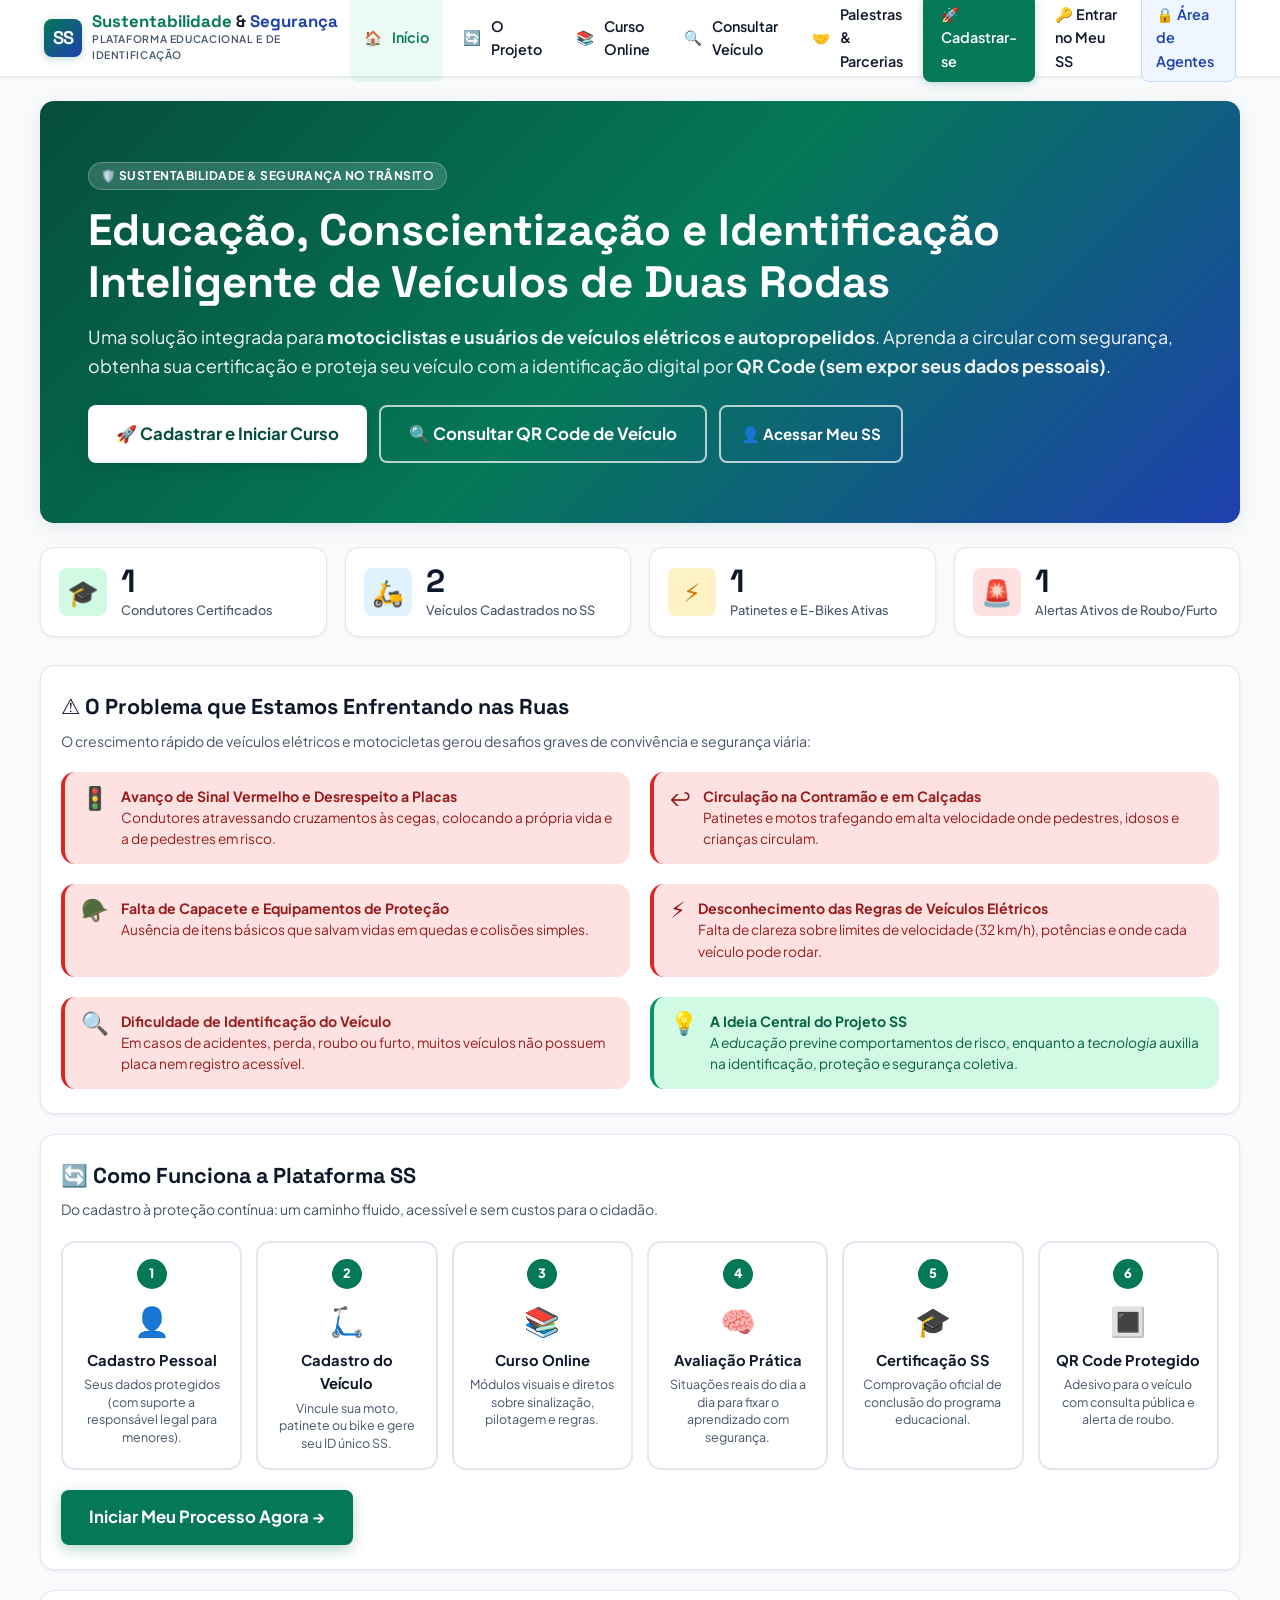
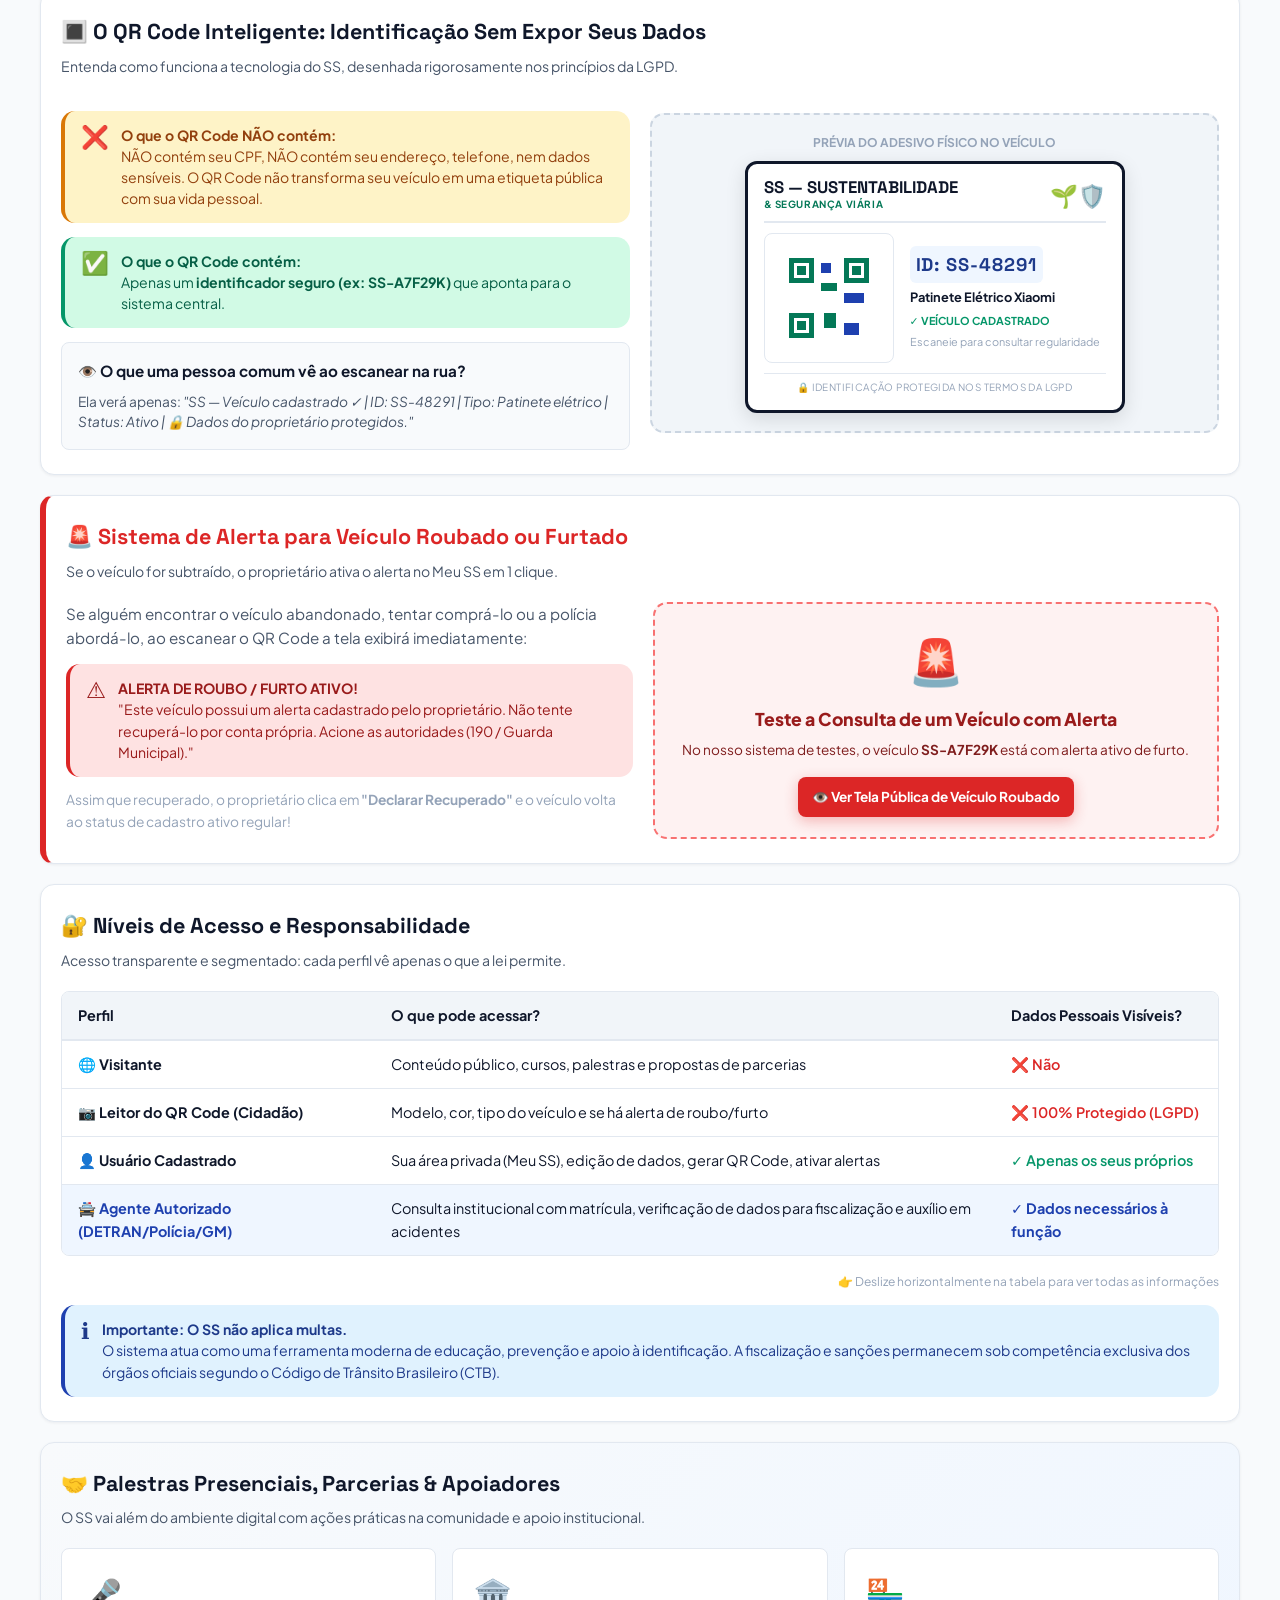
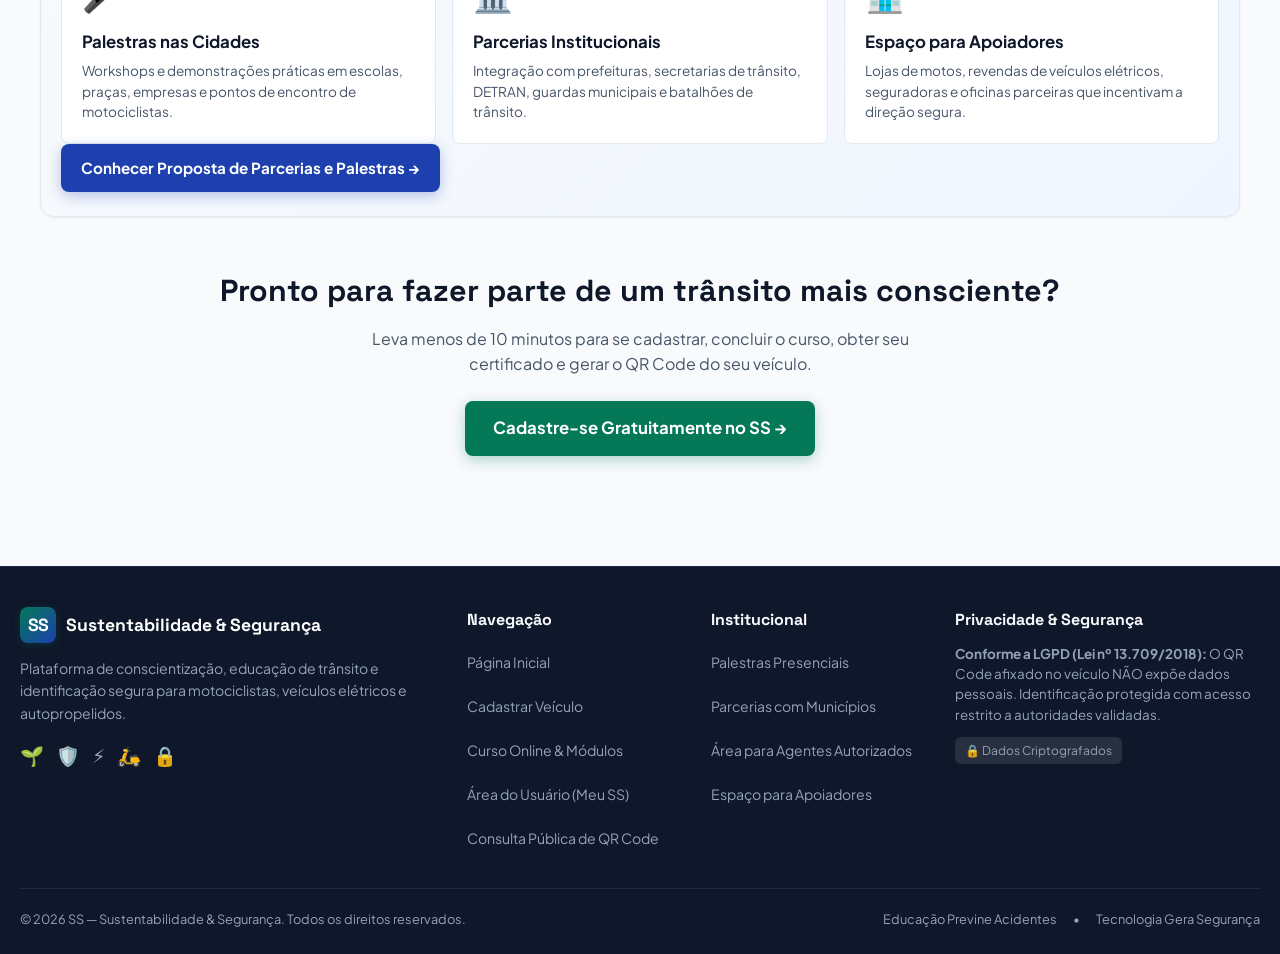
==== commit 04b74b04: "feat: design responsivo mobile-first completo (menu hamburguer animado, drawer, flexbox/grid fluidos" ====
--- a/index.html
+++ b/index.html
@@ -27,13 +27,13 @@
       Aprenda a circular com segurança, obtenha sua certificação e proteja seu veículo com a identificação digital por <strong>QR Code (sem expor seus dados pessoais)</strong>.
     </p>
     <div class="hero-actions">
-      <a href="cadastro.html" class="btn btn-light btn-lg">
+      <a href="/cadastro" class="btn btn-light btn-lg">
         🚀 Cadastrar e Iniciar Curso
       </a>
-      <a href="consulta.html" class="btn btn-outline-white btn-lg">
+      <a href="/consulta" class="btn btn-outline-white btn-lg">
         🔍 Consultar QR Code de Veículo
       </a>
-      <a href="meu-ss.html" class="btn btn-outline-white">
+      <a href="/meu-ss" class="btn btn-outline-white">
         👤 Acessar Meu SS
       </a>
     </div>
@@ -78,7 +78,7 @@
       O crescimento rápido de veículos elétricos e motocicletas gerou desafios graves de convivência e segurança viária:
     </div>
 
-    <div style="display:grid; grid-template-columns: repeat(auto-fit, minmax(280px, 1fr)); gap:16px;">
+    <div class="grid-responsive-2col">
       <div class="alert-box red" style="margin:0;">
         <span class="alert-icon">🚦</span>
         <div>
@@ -171,7 +171,7 @@
     </div>
 
     <div class="text-center mt-24">
-      <a href="cadastro.html" class="btn btn-primary btn-lg">
+      <a href="/cadastro" class="btn btn-primary btn-lg">
         Iniciar Meu Processo Agora →
       </a>
     </div>
@@ -184,7 +184,7 @@
       Entenda como funciona a tecnologia do SS, desenhada rigorosamente nos princípios da LGPD.
     </div>
 
-    <div style="display:grid; grid-template-columns: 1fr 1fr; gap:24px; align-items:center;">
+    <div class="grid-responsive-2col" style="align-items:center;">
       <div>
         <div class="alert-box amber">
           <span class="alert-icon">❌</span>
@@ -275,7 +275,7 @@
       Se o veículo for subtraído, o proprietário ativa o alerta no Meu SS em 1 clique.
     </div>
 
-    <div style="display:grid; grid-template-columns: 1fr 1fr; gap:20px;">
+    <div class="grid-responsive-2col">
       <div>
         <p style="font-size:0.95rem; color:var(--text-secondary); line-height:1.6; margin-bottom:14px;">
           Se alguém encontrar o veículo abandonado, tentar comprá-lo ou a polícia abordá-lo, ao escanear o QR Code a tela exibirá imediatamente:
@@ -300,7 +300,7 @@
         <p style="font-size:0.85rem; color:#7F1D1D; margin-bottom:16px;">
           No nosso sistema de testes, o veículo <strong>SS-A7F29K</strong> está com alerta ativo de furto.
         </p>
-        <a href="consulta.html?id=SS-A7F29K" class="btn btn-danger btn-sm">
+        <a href="/consulta?id=SS-A7F29K" class="btn btn-danger btn-sm">
           👁️ Ver Tela Pública de Veículo Roubado
         </a>
       </div>
@@ -314,7 +314,7 @@
       Acesso transparente e segmentado: cada perfil vê apenas o que a lei permite.
     </div>
 
-    <div style="overflow-x:auto;">
+    <div class="table-responsive-wrapper">
       <table style="width:100%; border-collapse:collapse; font-size:0.9rem; text-align:left;">
         <thead>
           <tr style="background:#F1F5F9; border-bottom:2px solid var(--border);">
@@ -347,6 +347,7 @@
         </tbody>
       </table>
     </div>
+    <div class="table-scroll-hint">👉 Deslize horizontalmente na tabela para ver todas as informações</div>
 
     <div class="alert-box blue mt-16" style="margin-bottom:0;">
       <span class="alert-icon">ℹ️</span>
@@ -364,7 +365,7 @@
       O SS vai além do ambiente digital com ações práticas na comunidade e apoio institucional.
     </div>
 
-    <div style="display:grid; grid-template-columns: repeat(auto-fit, minmax(250px, 1fr)); gap:18px;">
+    <div class="grid-responsive-3col">
       <div style="background:#fff; border-radius:var(--radius-sm); padding:20px; border:1px solid var(--border);">
         <div style="font-size:2rem; margin-bottom:8px;">🎤</div>
         <h4 style="font-size:1.05rem; font-weight:700; margin-bottom:6px;">Palestras nas Cidades</h4>
@@ -391,7 +392,7 @@
     </div>
 
     <div class="text-center mt-24">
-      <a href="palestras.html" class="btn btn-secondary">
+      <a href="/palestras" class="btn btn-secondary">
         Conhecer Proposta de Parcerias e Palestras →
       </a>
     </div>
@@ -405,7 +406,7 @@
     <p style="font-size:1rem; color:var(--text-secondary); max-width:600px; margin:0 auto 24px;">
       Leva menos de 10 minutos para se cadastrar, concluir o curso, obter seu certificado e gerar o QR Code do seu veículo.
     </p>
-    <a href="cadastro.html" class="btn btn-primary btn-lg">
+    <a href="/cadastro" class="btn btn-primary btn-lg">
       Cadastre-se Gratuitamente no SS →
     </a>
   </section>
--- a/assets/css/style.css
+++ b/assets/css/style.css
@@ -1,12 +1,13 @@
 /* ==========================================================================
    SS — SUSTENTABILIDADE & SEGURANÇA
-   Plataforma Digital de Educação, Identificação e Segurança Viária
+   Design System Responsivo Mobile-First de Alta Qualidade
    ========================================================================== */
 
-@import url('https://fonts.googleapis.com/css2?family=Plus+Jakarta+Sans:wght@300;400;500;600;700;800&family=Space+Grotesk:wght@500;700&display=swap');
-
+@import url('https://fonts.googleapis.com/css2?family=Plus+Jakarta+Sans:wght@300;400;500;600;700;800&family=Space+Grotesk:wght@500;700;800&display=swap');
+
+/* ── 1. VARIÁVEIS & DESIGN TOKENS ── */
 :root {
-  /* Paleta SS: Sustentabilidade (Verdes) & Segurança (Azuis tecnológicos) */
+  /* Cores Institucionais */
   --primary: #047857;         /* Verde Esmeralda Sustentabilidade */
   --primary-light: #10B981;   /* Verde Claro Acentuado */
   --primary-dark: #064E3B;    /* Verde Floresta Profundo */
@@ -41,21 +42,28 @@
   --radius-md: 14px;
   --radius-lg: 20px;
   --radius-full: 9999px;
+
+  /* Touch & Sizing Tokens (Mobile-First) */
+  --touch-min: 48px;          /* Padrão WCAG / Material Design para touch targets */
+  --header-height-mobile: 64px;
+  --header-height-desktop: 76px;
   
-  --font-main: 'Plus Jakarta Sans', system-ui, sans-serif;
-  --font-display: 'Space Grotesk', sans-serif;
+  --font-main: 'Plus Jakarta Sans', system-ui, -apple-system, sans-serif;
+  --font-display: 'Space Grotesk', system-ui, sans-serif;
   --transition: all 0.25s cubic-bezier(0.4, 0, 0.2, 1);
 }
 
+/* ── 2. RESET & BASE MOBILE-FIRST ── */
 *, *::before, *::after {
   box-sizing: border-box;
   margin: 0;
   padding: 0;
+  -webkit-tap-highlight-color: transparent;
 }
 
 html {
   scroll-behavior: smooth;
-  font-size: 16px;
+  font-size: 16px; /* Base 16px para acessibilidade e evitar zoom automático no iOS */
 }
 
 body {
@@ -66,11 +74,25 @@
   min-height: 100vh;
   display: flex;
   flex-direction: column;
-}
-
-/* ── HEADER & NAVIGATION ── */
+  overflow-x: hidden;
+  position: relative;
+}
+
+/* Bloqueia scroll do fundo quando drawer mobile estiver aberto */
+body.nav-locked {
+  overflow: hidden;
+  height: 100vh;
+}
+
+img, svg, canvas {
+  max-width: 100%;
+  height: auto;
+  display: block;
+}
+
+/* ── 3. HEADER & MENU HAMBÚRGUER (MOBILE-FIRST) ── */
 .site-header {
-  background: rgba(255, 255, 255, 0.95);
+  background: rgba(255, 255, 255, 0.98);
   backdrop-filter: blur(12px);
   -webkit-backdrop-filter: blur(12px);
   border-bottom: 1px solid var(--border);
@@ -78,40 +100,45 @@
   top: 0;
   z-index: 1000;
   box-shadow: var(--shadow-sm);
+  width: 100%;
 }
 
 .header-container {
+  width: 100%;
   max-width: 1240px;
   margin: 0 auto;
-  padding: 12px 24px;
+  padding: 0 16px;
+  height: var(--header-height-mobile);
   display: flex;
   align-items: center;
   justify-content: space-between;
-  gap: 20px;
+  gap: 12px;
 }
 
 .brand-logo {
   display: flex;
   align-items: center;
-  gap: 12px;
+  gap: 10px;
   text-decoration: none;
   color: var(--text);
+  min-height: var(--touch-min);
 }
 
 .brand-emblem {
-  width: 44px;
-  height: 44px;
+  width: 38px;
+  height: 38px;
   background: linear-gradient(135deg, var(--primary) 0%, var(--secondary) 100%);
   color: #fff;
-  border-radius: var(--radius-md);
+  border-radius: var(--radius-sm);
   display: flex;
   align-items: center;
   justify-content: center;
   font-family: var(--font-display);
   font-weight: 800;
-  font-size: 1.3rem;
+  font-size: 1.15rem;
   letter-spacing: -1px;
-  box-shadow: 0 4px 12px rgba(4, 120, 87, 0.25);
+  flex-shrink: 0;
+  box-shadow: 0 2px 8px rgba(4, 120, 87, 0.25);
 }
 
 .brand-info {
@@ -121,43 +148,164 @@
 
 .brand-title {
   font-family: var(--font-display);
-  font-size: 1.25rem;
+  font-size: 1.05rem;
   font-weight: 800;
   line-height: 1.1;
   color: var(--text);
+  white-space: nowrap;
 }
 
 .brand-title span.s1 { color: var(--primary); }
 .brand-title span.s2 { color: var(--secondary); }
 
 .brand-subtitle {
-  font-size: 0.72rem;
+  font-size: 0.65rem;
   font-weight: 600;
   text-transform: uppercase;
-  letter-spacing: 0.08em;
+  letter-spacing: 0.06em;
   color: var(--text-secondary);
-}
-
+  display: none; /* Oculto em mobile pequeno para economizar espaço */
+}
+
+/* Botão Hambúrguer Animado com touch target ideal */
+.mobile-nav-toggle {
+  display: flex;
+  flex-direction: column;
+  justify-content: center;
+  align-items: center;
+  gap: 5px;
+  width: var(--touch-min);
+  height: var(--touch-min);
+  background: #F8FAFC;
+  border: 1px solid var(--border);
+  border-radius: var(--radius-sm);
+  padding: 10px;
+  cursor: pointer;
+  z-index: 1010;
+  transition: var(--transition);
+}
+
+.mobile-nav-toggle:active {
+  transform: scale(0.92);
+}
+
+.mobile-nav-toggle .hamburger-bar {
+  width: 22px;
+  height: 2.5px;
+  background: var(--text);
+  border-radius: 2px;
+  transition: transform 0.3s ease, opacity 0.3s ease, background-color 0.3s ease;
+  transform-origin: center;
+}
+
+/* Animação do ícone quando menu aberto (vira um "X") */
+.mobile-nav-toggle.is-active {
+  background: #F1F5F9;
+  border-color: var(--text-secondary);
+}
+
+.mobile-nav-toggle.is-active .hamburger-bar:nth-child(1) {
+  transform: translateY(7.5px) rotate(45deg);
+  background: var(--danger);
+}
+
+.mobile-nav-toggle.is-active .hamburger-bar:nth-child(2) {
+  opacity: 0;
+  transform: scale(0);
+}
+
+.mobile-nav-toggle.is-active .hamburger-bar:nth-child(3) {
+  transform: translateY(-7.5px) rotate(-45deg);
+  background: var(--danger);
+}
+
+/* Backdrop escuro do menu mobile */
+.nav-backdrop {
+  position: fixed;
+  inset: 0;
+  background: rgba(15, 23, 42, 0.6);
+  backdrop-filter: blur(4px);
+  -webkit-backdrop-filter: blur(4px);
+  z-index: 1002;
+  opacity: 0;
+  visibility: hidden;
+  transition: opacity 0.3s ease, visibility 0.3s ease;
+}
+
+.nav-backdrop.is-active {
+  opacity: 1;
+  visibility: visible;
+}
+
+/* Drawer de Navegação Mobile (Off-Canvas) */
 .nav-links {
-  display: flex;
-  align-items: center;
+  position: fixed;
+  top: 0;
+  right: 0;
+  width: 320px;
+  max-width: 86vw;
+  height: 100vh;
+  background: #FFFFFF;
+  box-shadow: -6px 0 24px rgba(15, 23, 42, 0.15);
+  z-index: 1005;
+  display: flex;
+  flex-direction: column;
+  padding: 20px;
   gap: 8px;
-}
-
+  overflow-y: auto;
+  transform: translateX(100%);
+  transition: transform 0.35s cubic-bezier(0.16, 1, 0.3, 1);
+}
+
+.nav-links.mobile-open {
+  transform: translateX(0);
+}
+
+/* Header interno do menu mobile */
+.nav-drawer-header {
+  display: flex;
+  align-items: center;
+  justify-content: space-between;
+  padding-bottom: 16px;
+  margin-bottom: 8px;
+  border-bottom: 1px solid var(--border);
+}
+
+.nav-drawer-close {
+  width: 40px;
+  height: 40px;
+  border-radius: var(--radius-sm);
+  background: #F1F5F9;
+  border: none;
+  font-size: 1.2rem;
+  font-weight: 700;
+  color: var(--text-secondary);
+  cursor: pointer;
+  display: flex;
+  align-items: center;
+  justify-content: center;
+}
+
+.nav-drawer-close:active {
+  background: #E2E8F0;
+}
+
+/* Itens de navegação com touch target confortável */
 .nav-item {
   text-decoration: none;
-  font-size: 0.9rem;
+  font-size: 0.95rem;
   font-weight: 600;
-  color: var(--text-secondary);
-  padding: 8px 14px;
+  color: var(--text);
+  padding: 12px 16px;
   border-radius: var(--radius-sm);
   transition: var(--transition);
-  display: inline-flex;
-  align-items: center;
-  gap: 6px;
-}
-
-.nav-item:hover, .nav-item.active {
+  display: flex;
+  align-items: center;
+  gap: 10px;
+  min-height: var(--touch-min);
+}
+
+.nav-item:hover, .nav-item:active, .nav-item.active {
   color: var(--primary);
   background: rgba(16, 185, 129, 0.08);
 }
@@ -166,164 +314,143 @@
   background: var(--primary);
   color: #fff !important;
   border-radius: var(--radius-sm);
-}
-
-.nav-cta:hover {
+  margin-top: 6px;
+  justify-content: center;
+  box-shadow: 0 2px 8px rgba(4, 120, 87, 0.25);
+}
+
+.nav-cta:hover, .nav-cta:active {
   background: var(--primary-dark) !important;
-  transform: translateY(-1px);
+  color: #fff !important;
 }
 
 .nav-agent {
   background: #EFF6FF;
   color: var(--secondary) !important;
   border: 1px solid #BFDBFE;
-}
-
-.nav-agent:hover {
+  justify-content: center;
+  margin-top: 2px;
+}
+
+.nav-agent:hover, .nav-agent:active {
   background: var(--secondary) !important;
   color: #fff !important;
 }
 
-/* Mobile Nav Toggle */
-.mobile-nav-toggle {
-  display: none;
-  background: none;
-  border: none;
-  font-size: 1.5rem;
-  cursor: pointer;
-  color: var(--text);
-}
-
-/* ── LAYOUT PRINCIPAL ── */
+/* ── 4. LAYOUT PRINCIPAL & WRAPPERS FLUIDOS ── */
 .main-wrapper {
   flex: 1;
   width: 100%;
   max-width: 1200px;
   margin: 0 auto;
-  padding: 32px 20px 80px;
-}
-
-.main-wrapper.narrow {
-  max-width: 860px;
-}
-
-.main-wrapper.wide {
-  max-width: 1240px;
-}
-
-/* ── SEÇÃO HERO ── */
+  padding: 16px 14px 60px;
+}
+
+.main-wrapper.narrow { max-width: 860px; }
+.main-wrapper.wide { max-width: 1240px; }
+
+/* ── 5. HERO BANNER FLUIDO ── */
 .hero-banner {
   background: linear-gradient(135deg, #064E3B 0%, #047857 50%, #1E40AF 100%);
   color: #fff;
-  border-radius: var(--radius-lg);
-  padding: 56px 40px;
+  border-radius: var(--radius-md);
+  padding: 28px 18px;
   position: relative;
   overflow: hidden;
-  box-shadow: var(--shadow-lg);
-  margin-bottom: 36px;
-}
-
-.hero-banner::after {
-  content: '';
-  position: absolute;
-  top: -50%;
-  right: -20%;
-  width: 600px;
-  height: 600px;
-  background: radial-gradient(circle, rgba(255,255,255,0.12) 0%, transparent 70%);
-  border-radius: 50%;
-  pointer-events: none;
+  box-shadow: var(--shadow-md);
+  margin-bottom: 24px;
 }
 
 .hero-badge {
   display: inline-flex;
   align-items: center;
-  gap: 8px;
+  gap: 6px;
   background: rgba(255, 255, 255, 0.16);
   backdrop-filter: blur(8px);
-  padding: 6px 16px;
+  -webkit-backdrop-filter: blur(8px);
+  padding: 5px 12px;
   border-radius: var(--radius-full);
-  font-size: 0.8rem;
+  font-size: 0.75rem;
   font-weight: 700;
-  letter-spacing: 0.05em;
+  letter-spacing: 0.04em;
   text-transform: uppercase;
-  margin-bottom: 20px;
+  margin-bottom: 14px;
   border: 1px solid rgba(255, 255, 255, 0.25);
+  max-width: 100%;
+  line-height: 1.3;
 }
 
 .hero-title {
   font-family: var(--font-display);
-  font-size: 2.8rem;
+  font-size: clamp(1.6rem, 5vw + 0.4rem, 2.75rem);
   font-weight: 800;
-  line-height: 1.15;
-  margin-bottom: 18px;
-  max-width: 780px;
+  line-height: 1.2;
+  margin-bottom: 14px;
+  word-break: break-word;
 }
 
 .hero-description {
-  font-size: 1.15rem;
+  font-size: clamp(0.92rem, 2vw + 0.2rem, 1.12rem);
   line-height: 1.6;
-  opacity: 0.92;
-  max-width: 720px;
-  margin-bottom: 32px;
-}
-
+  opacity: 0.94;
+  margin-bottom: 24px;
+}
+
+/* Botões do Hero empilhados em mobile, lado a lado em desktop */
 .hero-actions {
   display: flex;
-  gap: 16px;
-  flex-wrap: wrap;
-}
-
-/* ── BOTÕES ── */
+  flex-direction: column;
+  gap: 12px;
+  width: 100%;
+}
+
+/* ── 6. BOTÕES & TOUCH TARGETS (ACESSIBILIDADE MOBILE) ── */
 .btn {
   display: inline-flex;
   align-items: center;
   justify-content: center;
-  gap: 10px;
+  gap: 8px;
   font-family: var(--font-main);
   font-size: 0.95rem;
   font-weight: 700;
-  padding: 13px 26px;
+  padding: 12px 20px;
+  min-height: var(--touch-min);
   border-radius: var(--radius-sm);
   border: none;
   cursor: pointer;
   text-decoration: none;
   transition: var(--transition);
-}
-
-.btn:active { transform: scale(0.98); }
+  text-align: center;
+  user-select: none;
+}
+
+.btn:active {
+  transform: scale(0.97);
+}
 
 .btn-primary {
   background: var(--primary);
   color: #fff;
-  box-shadow: 0 4px 14px rgba(4, 120, 87, 0.35);
-}
-
-.btn-primary:hover {
-  background: var(--primary-dark);
-  box-shadow: 0 6px 20px rgba(4, 120, 87, 0.45);
-}
+  box-shadow: 0 4px 14px rgba(4, 120, 87, 0.3);
+}
+
+.btn-primary:hover { background: var(--primary-dark); }
 
 .btn-secondary {
   background: var(--secondary);
   color: #fff;
-  box-shadow: 0 4px 14px rgba(30, 64, 175, 0.35);
-}
-
-.btn-secondary:hover {
-  background: var(--secondary-dark);
-}
+  box-shadow: 0 4px 14px rgba(30, 64, 175, 0.3);
+}
+
+.btn-secondary:hover { background: var(--secondary-dark); }
 
 .btn-light {
   background: #FFFFFF;
   color: var(--primary-dark);
-  box-shadow: 0 4px 16px rgba(0,0,0,0.1);
-}
-
-.btn-light:hover {
-  background: #F1F5F9;
-  color: var(--primary);
-}
+  box-shadow: 0 4px 16px rgba(0,0,0,0.12);
+}
+
+.btn-light:hover { background: #F1F5F9; color: var(--primary); }
 
 .btn-outline {
   background: transparent;
@@ -354,89 +481,108 @@
   box-shadow: 0 4px 14px rgba(220, 38, 38, 0.3);
 }
 
-.btn-danger:hover {
-  background: #B91C1C;
-}
+.btn-danger:hover { background: #B91C1C; }
 
 .btn-sm {
-  padding: 8px 16px;
+  padding: 8px 14px;
   font-size: 0.85rem;
+  min-height: 40px;
 }
 
 .btn-lg {
-  padding: 16px 36px;
-  font-size: 1.1rem;
+  padding: 14px 28px;
+  font-size: 1.05rem;
 }
 
 .btn-full {
   width: 100%;
 }
 
-/* ── CARDS & GRIDS ── */
+/* Ações de formulário responsivas (Empilhadas no mobile, lado a lado no desktop) */
+.form-actions-responsive {
+  display: flex;
+  flex-direction: column-reverse;
+  gap: 12px;
+  width: 100%;
+  margin-top: 20px;
+}
+
+.form-actions-responsive .btn {
+  width: 100%;
+}
+
+@media (min-width: 640px) {
+  .form-actions-responsive {
+    flex-direction: row;
+    justify-content: space-between;
+    align-items: center;
+  }
+  .form-actions-responsive .btn {
+    width: auto;
+  }
+}
+
+/* ── 7. CARDS & UTILITIES RESPONSIVAS ── */
 .card {
   background: var(--bg-card);
   border-radius: var(--radius-md);
   border: 1px solid var(--border);
   box-shadow: var(--shadow-sm);
-  padding: 28px;
-  margin-bottom: 24px;
+  padding: 20px 16px;
+  margin-bottom: 20px;
   transition: var(--transition);
-}
-
-.card:hover {
-  box-shadow: var(--shadow-md);
+  word-break: break-word;
 }
 
 .card-title {
   font-family: var(--font-display);
-  font-size: 1.35rem;
+  font-size: clamp(1.15rem, 3vw, 1.35rem);
   font-weight: 700;
   color: var(--text);
   margin-bottom: 6px;
   display: flex;
   align-items: center;
-  gap: 10px;
+  gap: 8px;
+  flex-wrap: wrap;
 }
 
 .card-subtitle {
-  font-size: 0.92rem;
+  font-size: 0.88rem;
   color: var(--text-secondary);
-  margin-bottom: 24px;
-}
-
-/* ── STATS COUNTERS ── */
+  margin-bottom: 20px;
+  line-height: 1.5;
+}
+
+/* ── 8. GRIDS FLUIDAS (MOBILE-FIRST) ── */
+
+/* Grid de Estatísticas: 1 col em telas < 480px, 2 cols em tablet, 4 cols em desktop */
 .stats-grid {
   display: grid;
-  grid-template-columns: repeat(auto-fit, minmax(220px, 1fr));
-  gap: 18px;
-  margin-bottom: 36px;
+  grid-template-columns: 1fr;
+  gap: 12px;
+  margin-bottom: 28px;
 }
 
 .stat-card {
   background: #fff;
   border-radius: var(--radius-md);
-  padding: 24px;
+  padding: 16px 18px;
   border: 1px solid var(--border);
   box-shadow: var(--shadow-sm);
   display: flex;
   align-items: center;
-  gap: 18px;
+  gap: 14px;
   transition: var(--transition);
 }
 
-.stat-card:hover {
-  transform: translateY(-2px);
-  box-shadow: var(--shadow-md);
-}
-
 .stat-icon {
-  width: 54px;
-  height: 54px;
-  border-radius: var(--radius-md);
+  width: 48px;
+  height: 48px;
+  border-radius: var(--radius-sm);
   display: flex;
   align-items: center;
   justify-content: center;
-  font-size: 1.8rem;
+  font-size: 1.6rem;
   flex-shrink: 0;
 }
 
@@ -447,55 +593,68 @@
 
 .stat-value {
   font-family: var(--font-display);
-  font-size: 1.9rem;
+  font-size: clamp(1.6rem, 3.5vw, 2rem);
   font-weight: 800;
   line-height: 1.1;
   color: var(--text);
 }
 
 .stat-label {
-  font-size: 0.85rem;
+  font-size: 0.8rem;
   color: var(--text-secondary);
   font-weight: 500;
 }
 
-/* ── FLUXO EM ETAPAS (STEP PROGRESS) ── */
+/* Classes utilitárias de Grid Responsiva (Substituem inline grids) */
+.grid-responsive-2col {
+  display: grid;
+  grid-template-columns: 1fr;
+  gap: 16px;
+}
+
+.grid-responsive-3col {
+  display: grid;
+  grid-template-columns: 1fr;
+  gap: 16px;
+}
+
+.grid-responsive-asym {
+  display: grid;
+  grid-template-columns: 1fr;
+  gap: 16px;
+}
+
+/* Fluxo em Etapas */
 .flow-steps-container {
   display: grid;
-  grid-template-columns: repeat(auto-fit, minmax(170px, 1fr));
-  gap: 16px;
-  margin: 28px 0;
+  grid-template-columns: 1fr;
+  gap: 12px;
+  margin: 20px 0;
 }
 
 .flow-step-box {
   background: #fff;
   border: 2px solid var(--border);
   border-radius: var(--radius-md);
-  padding: 20px 16px;
+  padding: 16px;
   text-align: center;
   position: relative;
   transition: var(--transition);
 }
 
-.flow-step-box:hover {
-  border-color: var(--primary);
-  transform: translateY(-3px);
-  box-shadow: var(--shadow-md);
-}
-
 .flow-step-num {
-  width: 32px;
-  height: 32px;
+  width: 30px;
+  height: 30px;
   background: var(--bg);
   border: 2px solid var(--border);
   color: var(--text-secondary);
   border-radius: 50%;
-  margin: 0 auto 12px;
+  margin: 0 auto 8px;
   display: flex;
   align-items: center;
   justify-content: center;
   font-weight: 800;
-  font-size: 0.85rem;
+  font-size: 0.8rem;
 }
 
 .flow-step-box.active .flow-step-num {
@@ -505,12 +664,12 @@
 }
 
 .flow-step-icon {
-  font-size: 2rem;
-  margin-bottom: 8px;
+  font-size: 1.8rem;
+  margin-bottom: 6px;
 }
 
 .flow-step-title {
-  font-size: 0.95rem;
+  font-size: 0.92rem;
   font-weight: 700;
   color: var(--text);
   margin-bottom: 4px;
@@ -522,17 +681,18 @@
   line-height: 1.4;
 }
 
-/* ── FORMULÁRIOS ── */
+/* ── 9. FORMULÁRIOS MOBILE-FIRST ── */
 .form-grid {
   display: grid;
-  grid-template-columns: repeat(2, 1fr);
-  gap: 18px;
+  grid-template-columns: 1fr;
+  gap: 14px;
 }
 
 .form-group {
   display: flex;
   flex-direction: column;
   gap: 6px;
+  width: 100%;
 }
 
 .form-group.full {
@@ -559,25 +719,26 @@
 select,
 textarea {
   font-family: var(--font-main);
-  font-size: 0.95rem;
+  font-size: 1rem; /* 16px para evitar auto-zoom desagradável no iOS Safari */
   color: var(--text);
   background: #fff;
   border: 2px solid var(--border);
   border-radius: var(--radius-sm);
   padding: 12px 14px;
+  min-height: var(--touch-min);
   outline: none;
   transition: var(--transition);
   width: 100%;
+  -webkit-appearance: none;
+  appearance: none;
 }
 
 input:focus, select:focus, textarea:focus {
   border-color: var(--border-focus);
-  box-shadow: 0 0 0 4px rgba(16, 185, 129, 0.12);
-}
-
-.input-error {
-  border-color: var(--danger) !important;
-}
+  box-shadow: 0 0 0 3px rgba(16, 185, 129, 0.15);
+}
+
+.input-error { border-color: var(--danger) !important; }
 
 .field-error-msg {
   font-size: 0.8rem;
@@ -586,108 +747,134 @@
   margin-top: 2px;
 }
 
-/* ── CARDS DE SELEÇÃO DE VEÍCULO ── */
+/* ── 10. CARDS DE SELEÇÃO DE VEÍCULO ── */
 .vehicle-selector-grid {
   display: grid;
-  grid-template-columns: repeat(auto-fit, minmax(150px, 1fr));
-  gap: 14px;
-  margin: 12px 0 24px;
+  grid-template-columns: repeat(2, 1fr); /* 2 colunas no mobile pequeno */
+  gap: 10px;
+  margin: 10px 0 20px;
 }
 
 .v-select-card {
   border: 2px solid var(--border);
   border-radius: var(--radius-md);
-  padding: 20px 14px;
+  padding: 16px 10px;
   text-align: center;
   cursor: pointer;
   background: #fff;
   transition: var(--transition);
-  position: relative;
-}
-
-.v-select-card:hover {
-  border-color: var(--primary);
-  transform: translateY(-2px);
+  min-height: var(--touch-min);
+}
+
+.v-select-card:active {
+  transform: scale(0.96);
 }
 
 .v-select-card.selected {
   border-color: var(--primary);
-  background: rgba(16, 185, 129, 0.06);
+  background: rgba(16, 185, 129, 0.08);
   box-shadow: 0 0 0 2px var(--primary);
 }
 
 .v-select-card .v-emoji {
-  font-size: 2.8rem;
-  margin-bottom: 8px;
+  font-size: 2.2rem;
+  margin-bottom: 6px;
   display: block;
 }
 
 .v-select-card .v-label {
-  font-size: 0.88rem;
+  font-size: 0.8rem;
   font-weight: 700;
   color: var(--text);
-}
-
-/* ── ALERT BOXES & LGPD NOTICE ── */
+  line-height: 1.2;
+}
+
+/* ── 11. ALERT BOXES & LGPD NOTICE ── */
 .alert-box {
   border-radius: var(--radius-md);
-  padding: 18px 22px;
+  padding: 14px 16px;
   display: flex;
   align-items: flex-start;
-  gap: 14px;
-  margin: 18px 0;
-  font-size: 0.92rem;
+  gap: 12px;
+  margin: 14px 0;
+  font-size: 0.88rem;
   line-height: 1.5;
+  word-break: break-word;
 }
 
 .alert-box.green {
   background: var(--success-light);
-  border-left: 5px solid var(--success);
+  border-left: 4px solid var(--success);
   color: #065F46;
 }
 
 .alert-box.blue {
   background: var(--info-light);
-  border-left: 5px solid var(--secondary);
+  border-left: 4px solid var(--secondary);
   color: #1E3A8A;
 }
 
 .alert-box.amber {
   background: var(--warning-light);
-  border-left: 5px solid var(--warning);
+  border-left: 4px solid var(--warning);
   color: #92400E;
 }
 
 .alert-box.red {
   background: var(--danger-light);
-  border-left: 5px solid var(--danger);
+  border-left: 4px solid var(--danger);
   color: #991B1B;
 }
 
 .alert-box.lgpd {
   background: #F1F5F9;
-  border-left: 5px solid var(--secondary);
+  border-left: 4px solid var(--secondary);
   color: var(--text-secondary);
 }
 
 .alert-icon {
-  font-size: 1.6rem;
+  font-size: 1.4rem;
   flex-shrink: 0;
   line-height: 1;
 }
 
-/* ── TELA DE CONSULTA PÚBLICA (QR CODE NO VEÍCULO) ── */
+/* ── 12. TABELAS RESPONSIVAS ── */
+.table-responsive-wrapper {
+  width: 100%;
+  overflow-x: auto;
+  -webkit-overflow-scrolling: touch;
+  margin: 16px 0;
+  border-radius: var(--radius-sm);
+  border: 1px solid var(--border);
+}
+
+.table-responsive-wrapper table {
+  width: 100%;
+  min-width: 600px; /* Garante que a tabela não se amontoe em telas pequenas */
+  border-collapse: collapse;
+}
+
+.table-scroll-hint {
+  font-size: 0.75rem;
+  color: var(--text-muted);
+  text-align: right;
+  margin-top: 4px;
+}
+
+/* ── 13. TELA DE CONSULTA PÚBLICA (QR CODE) ── */
 .public-consult-wrapper {
+  width: 100%;
   max-width: 680px;
-  margin: 20px auto 60px;
+  margin: 12px auto 40px;
+  padding: 0 14px;
 }
 
 .vehicle-status-banner {
-  border-radius: var(--radius-lg);
-  padding: 32px 28px;
+  border-radius: var(--radius-md);
+  padding: 24px 18px;
   text-align: center;
   color: #fff;
-  margin-bottom: 24px;
+  margin-bottom: 20px;
   box-shadow: var(--shadow-md);
 }
 
@@ -703,25 +890,25 @@
 
 @keyframes pulseAlert {
   0% { transform: scale(1); }
-  50% { transform: scale(1.015); box-shadow: 0 12px 40px rgba(220, 38, 38, 0.45); }
+  50% { transform: scale(1.01); box-shadow: 0 8px 32px rgba(220, 38, 38, 0.4); }
   100% { transform: scale(1); }
 }
 
 .status-badge-pill {
   display: inline-flex;
   align-items: center;
-  gap: 8px;
-  padding: 6px 18px;
+  gap: 6px;
+  padding: 6px 14px;
   border-radius: var(--radius-full);
-  font-size: 0.85rem;
+  font-size: 0.78rem;
   font-weight: 800;
-  letter-spacing: 0.06em;
+  letter-spacing: 0.05em;
   text-transform: uppercase;
-  margin-bottom: 12px;
+  margin-bottom: 10px;
 }
 
 .status-badge-pill.regular {
-  background: rgba(255, 255, 255, 0.2);
+  background: rgba(255, 255, 255, 0.22);
   color: #fff;
 }
 
@@ -733,35 +920,36 @@
 
 .consult-id-tag {
   font-family: var(--font-display);
-  font-size: 2.2rem;
+  font-size: clamp(1.8rem, 5vw, 2.4rem);
   font-weight: 800;
-  letter-spacing: 0.08em;
-  margin: 8px 0;
-}
-
-/* ── MODELO DE ADESIVO FÍSICO DO VEÍCULO (PARA IMPRESSÃO) ── */
+  letter-spacing: 0.06em;
+  margin: 6px 0;
+}
+
+/* ── 14. ADESIVO FÍSICO DO VEÍCULO (RESPONSIVO PARA MOBILE) ── */
 .sticker-preview-wrapper {
   background: #F1F5F9;
   border: 2px dashed #CBD5E1;
   border-radius: var(--radius-md);
-  padding: 30px;
+  padding: 18px 12px;
   display: flex;
   flex-direction: column;
   align-items: center;
-  margin: 20px 0;
+  margin: 16px 0;
+  width: 100%;
 }
 
 .physical-sticker {
-  width: 380px;
-  max-width: 100%;
+  width: 100%;
+  max-width: 380px;
   background: #FFFFFF;
   border: 3px solid #0F172A;
   border-radius: 12px;
-  padding: 16px 20px;
-  box-shadow: 0 10px 25px rgba(0,0,0,0.15);
+  padding: 14px 16px;
+  box-shadow: 0 6px 20px rgba(0,0,0,0.12);
   display: flex;
   flex-direction: column;
-  gap: 12px;
+  gap: 10px;
   position: relative;
   overflow: hidden;
 }
@@ -776,14 +964,14 @@
 
 .sticker-brand-text {
   font-family: var(--font-display);
-  font-size: 1.15rem;
+  font-size: 1.05rem;
   font-weight: 800;
   color: #0F172A;
   line-height: 1.1;
 }
 
 .sticker-sub {
-  font-size: 0.65rem;
+  font-size: 0.62rem;
   font-weight: 700;
   color: var(--primary);
   text-transform: uppercase;
@@ -793,12 +981,12 @@
 .sticker-body {
   display: flex;
   align-items: center;
-  gap: 16px;
+  gap: 12px;
 }
 
 .sticker-qr-slot {
-  width: 130px;
-  height: 130px;
+  width: 110px;
+  height: 110px;
   background: #fff;
   border: 1px solid #E2E8F0;
   border-radius: 8px;
@@ -806,34 +994,40 @@
   align-items: center;
   justify-content: center;
   flex-shrink: 0;
+  padding: 4px;
 }
 
 .sticker-details {
   flex: 1;
+  min-width: 0;
 }
 
 .sticker-id-code {
   font-family: var(--font-display);
-  font-size: 1.3rem;
+  font-size: 1.15rem;
   font-weight: 800;
   color: var(--secondary-dark);
-  letter-spacing: 0.06em;
+  letter-spacing: 0.05em;
   background: #EFF6FF;
-  padding: 4px 8px;
+  padding: 4px 6px;
   border-radius: 6px;
   display: inline-block;
-  margin-bottom: 6px;
+  margin-bottom: 4px;
+  word-break: break-all;
 }
 
 .sticker-vehicle-name {
-  font-size: 0.85rem;
+  font-size: 0.8rem;
   font-weight: 700;
   color: var(--text);
   margin-bottom: 4px;
+  white-space: nowrap;
+  overflow: hidden;
+  text-overflow: ellipsis;
 }
 
 .sticker-badge-secure {
-  font-size: 0.7rem;
+  font-size: 0.68rem;
   color: var(--success);
   font-weight: 700;
   display: flex;
@@ -844,29 +1038,35 @@
 .sticker-footer {
   border-top: 1px solid #E2E8F0;
   padding-top: 6px;
-  font-size: 0.65rem;
+  font-size: 0.62rem;
   color: var(--text-muted);
   text-align: center;
   text-transform: uppercase;
   letter-spacing: 0.04em;
 }
 
-/* ── DASHBOARD MEU SS (TABS) ── */
+/* ── 15. DASHBOARD MEU SS (TABS COM SCROLL SUAVE NO TOUCH) ── */
 .dashboard-tabs {
   display: flex;
   gap: 8px;
   border-bottom: 2px solid var(--border);
-  margin-bottom: 24px;
+  margin-bottom: 20px;
   overflow-x: auto;
+  -webkit-overflow-scrolling: touch;
   padding-bottom: 2px;
+  scrollbar-width: none; /* Firefox */
+}
+
+.dashboard-tabs::-webkit-scrollbar {
+  display: none; /* Chrome/Safari */
 }
 
 .dash-tab-btn {
   background: none;
   border: none;
-  padding: 12px 20px;
+  padding: 10px 16px;
   font-family: var(--font-main);
-  font-size: 0.95rem;
+  font-size: 0.9rem;
   font-weight: 700;
   color: var(--text-secondary);
   cursor: pointer;
@@ -875,8 +1075,9 @@
   transition: var(--transition);
   display: flex;
   align-items: center;
-  gap: 8px;
+  gap: 6px;
   white-space: nowrap;
+  min-height: var(--touch-min);
 }
 
 .dash-tab-btn:hover {
@@ -904,12 +1105,12 @@
   to { opacity: 1; transform: translateY(0); }
 }
 
-/* ── CURSO ONLINE & MÓDULOS ── */
+/* ── 16. CURSO ONLINE & MÓDULOS ── */
 .course-module-card {
   background: #fff;
   border: 2px solid var(--border);
   border-radius: var(--radius-md);
-  margin-bottom: 18px;
+  margin-bottom: 14px;
   overflow: hidden;
   transition: var(--transition);
 }
@@ -919,38 +1120,43 @@
 }
 
 .module-header {
-  padding: 20px 24px;
+  padding: 16px;
   display: flex;
   align-items: center;
   justify-content: space-between;
   cursor: pointer;
   background: #fff;
   user-select: none;
-}
-
-.module-header:hover {
-  background: rgba(16, 185, 129, 0.03);
+  min-height: var(--touch-min);
+  gap: 12px;
+}
+
+.module-header:active {
+  background: rgba(16, 185, 129, 0.04);
 }
 
 .module-title-group {
   display: flex;
   align-items: center;
-  gap: 14px;
+  gap: 12px;
+  flex: 1;
+  min-width: 0;
 }
 
 .module-badge-icon {
-  width: 44px;
-  height: 44px;
+  width: 40px;
+  height: 40px;
   border-radius: var(--radius-sm);
   display: flex;
   align-items: center;
   justify-content: center;
-  font-size: 1.6rem;
+  font-size: 1.4rem;
   background: #F1F5F9;
+  flex-shrink: 0;
 }
 
 .module-body {
-  padding: 24px;
+  padding: 16px;
   border-top: 1px solid var(--border);
   background: #FAFAFA;
   display: none;
@@ -960,33 +1166,33 @@
   display: block;
 }
 
-/* ── QUIZ & AVALIAÇÃO PRÁTICA ── */
+/* ── 17. QUIZ & AVALIAÇÃO PRÁTICA ── */
 .quiz-scenario-box {
   background: #F8FAFC;
   border: 1px solid var(--border);
   border-radius: var(--radius-md);
-  padding: 24px;
-  margin-bottom: 24px;
+  padding: 18px 14px;
+  margin-bottom: 20px;
 }
 
 .quiz-scenario-box h4 {
-  font-size: 1.05rem;
+  font-size: 1rem;
   font-weight: 700;
-  margin-bottom: 16px;
+  margin-bottom: 14px;
   color: var(--text);
-  line-height: 1.4;
+  line-height: 1.45;
 }
 
 .scenario-badge {
   display: inline-block;
   background: #E0E7FF;
   color: #3730A3;
-  padding: 4px 10px;
+  padding: 4px 8px;
   border-radius: 6px;
-  font-size: 0.75rem;
+  font-size: 0.72rem;
   font-weight: 800;
   text-transform: uppercase;
-  margin-bottom: 10px;
+  margin-bottom: 8px;
 }
 
 .quiz-options-list {
@@ -997,21 +1203,22 @@
 
 .quiz-option-item {
   display: flex;
-  align-items: center;
-  gap: 12px;
-  padding: 14px 18px;
+  align-items: flex-start;
+  gap: 10px;
+  padding: 14px 16px;
   background: #fff;
   border: 2px solid var(--border);
   border-radius: var(--radius-sm);
   cursor: pointer;
   transition: var(--transition);
-  font-size: 0.93rem;
+  font-size: 0.92rem;
   font-weight: 500;
-}
-
-.quiz-option-item:hover {
-  border-color: var(--primary);
-  background: rgba(16, 185, 129, 0.04);
+  min-height: var(--touch-min);
+  line-height: 1.4;
+}
+
+.quiz-option-item:active {
+  transform: scale(0.98);
 }
 
 .quiz-option-item.selected {
@@ -1031,63 +1238,65 @@
   color: #991B1B;
 }
 
-/* ── CERTIFICADO SS ── */
+/* ── 18. CERTIFICADO SS ── */
 .cert-document-wrapper {
   background: linear-gradient(135deg, #064E3B 0%, #1E40AF 100%);
-  padding: 6px;
-  border-radius: var(--radius-lg);
-  box-shadow: var(--shadow-lg);
-  margin-bottom: 30px;
+  padding: 4px;
+  border-radius: var(--radius-md);
+  box-shadow: var(--shadow-md);
+  margin-bottom: 24px;
 }
 
 .cert-document-inner {
   background: #FFFFFF;
-  border-radius: calc(var(--radius-lg) - 4px);
-  padding: 48px 40px;
+  border-radius: calc(var(--radius-md) - 2px);
+  padding: 24px 16px;
   text-align: center;
   position: relative;
   border: 1px solid rgba(0,0,0,0.06);
 }
 
 .cert-emblem-seal {
-  font-size: 3.5rem;
-  margin-bottom: 12px;
+  font-size: 2.8rem;
+  margin-bottom: 8px;
 }
 
 .cert-main-title {
   font-family: var(--font-display);
-  font-size: 2.1rem;
+  font-size: clamp(1.4rem, 4vw, 2.1rem);
   font-weight: 800;
   color: var(--text);
   text-transform: uppercase;
-  letter-spacing: 0.05em;
-  line-height: 1.15;
-  margin-bottom: 6px;
+  letter-spacing: 0.04em;
+  line-height: 1.2;
+  margin-bottom: 4px;
 }
 
 .cert-sub-title {
-  font-size: 1.05rem;
+  font-size: 0.92rem;
   font-weight: 700;
   color: var(--primary);
-  margin-bottom: 28px;
+  margin-bottom: 18px;
 }
 
 .cert-student-name {
   font-family: var(--font-display);
-  font-size: 2rem;
+  font-size: clamp(1.25rem, 3.8vw, 1.9rem);
   font-weight: 800;
   color: var(--secondary-dark);
-  margin: 16px 0;
+  margin: 12px 0;
   border-bottom: 2px dashed #CBD5E1;
   display: inline-block;
-  padding-bottom: 8px;
-}
-
-/* ── FOOTER ── */
+  padding-bottom: 6px;
+  word-break: break-word;
+  max-width: 100%;
+}
+
+/* ── 19. FOOTER RESPONSIVO ── */
 .site-footer {
   background: #0F172A;
   color: #94A3B8;
-  padding: 50px 24px 30px;
+  padding: 40px 16px 24px;
   margin-top: auto;
   border-top: 1px solid #1E293B;
   font-size: 0.88rem;
@@ -1097,67 +1306,72 @@
   max-width: 1240px;
   margin: 0 auto;
   display: grid;
-  grid-template-columns: 2fr 1fr 1fr 1.5fr;
-  gap: 40px;
-  margin-bottom: 40px;
+  grid-template-columns: 1fr; /* 1 coluna no mobile */
+  gap: 28px;
+  margin-bottom: 32px;
 }
 
 .footer-col h5 {
   font-family: var(--font-display);
   color: #F8FAFC;
-  font-size: 1.05rem;
+  font-size: 1rem;
   font-weight: 700;
-  margin-bottom: 16px;
+  margin-bottom: 12px;
 }
 
 .footer-col ul {
   list-style: none;
   display: flex;
   flex-direction: column;
-  gap: 10px;
+  gap: 8px;
 }
 
 .footer-col a {
   color: #94A3B8;
   text-decoration: none;
   transition: var(--transition);
-}
-
-.footer-col a:hover {
-  color: var(--primary-light);
-}
+  display: inline-block;
+  padding: 4px 0;
+  min-height: 36px;
+  display: flex;
+  align-items: center;
+}
+
+.footer-col a:hover { color: var(--primary-light); }
 
 .footer-bottom {
   max-width: 1240px;
   margin: 0 auto;
-  padding-top: 24px;
+  padding-top: 20px;
   border-top: 1px solid #1E293B;
   display: flex;
-  align-items: center;
-  justify-content: space-between;
-  flex-wrap: wrap;
-  gap: 16px;
+  flex-direction: column;
+  align-items: center;
+  text-align: center;
+  gap: 12px;
   font-size: 0.8rem;
 }
 
-/* ── TOAST NOTIFICATIONS ── */
+/* ── 20. TOAST NOTIFICATIONS ── */
 .toast-msg {
   position: fixed;
-  bottom: 24px;
-  right: 24px;
+  bottom: 16px;
+  left: 16px;
+  right: 16px;
   background: var(--text);
   color: #fff;
   border-radius: var(--radius-sm);
-  padding: 14px 22px;
-  font-size: 0.92rem;
+  padding: 12px 18px;
+  font-size: 0.9rem;
   font-weight: 600;
   box-shadow: 0 10px 30px rgba(0,0,0,0.25);
   z-index: 9999;
   display: flex;
   align-items: center;
   gap: 10px;
-  animation: slideToastIn 0.3s ease;
-  max-width: 380px;
+  animation: slideToastUp 0.3s ease;
+  max-width: 420px;
+  margin: 0 auto;
 }
 
 .toast-msg.success { background: var(--success); }
@@ -1165,43 +1379,185 @@
 .toast-msg.warning { background: var(--warning); color: #fff; }
 .toast-msg.info { background: var(--secondary); }
 
-@keyframes slideToastIn {
-  from { transform: translateX(110%); opacity: 0; }
-  to { transform: translateX(0); opacity: 1; }
-}
-
-/* ── MEDIA QUERIES & RESPONSIVIDADE ── */
-@media (max-width: 900px) {
-  .hero-title { font-size: 2.1rem; }
-  .footer-container { grid-template-columns: 1fr 1fr; }
-  .form-grid { grid-template-columns: 1fr; }
-}
-
-@media (max-width: 768px) {
-  .header-container { padding: 10px 16px; }
-  .nav-links { display: none; }
-  .nav-links.mobile-open {
-    display: flex;
-    flex-direction: column;
-    position: absolute;
-    top: 100%;
-    left: 0;
-    right: 0;
-    background: #fff;
-    padding: 16px 20px;
-    border-bottom: 1px solid var(--border);
-    box-shadow: var(--shadow-lg);
-  }
-  .mobile-nav-toggle { display: block; }
-  .hero-banner { padding: 36px 20px; }
-  .hero-title { font-size: 1.8rem; }
-  .footer-container { grid-template-columns: 1fr; gap: 28px; }
-  .main-wrapper { padding: 20px 14px 60px; }
-}
-
-/* ── ESTILOS DE IMPRESSÃO (CERTIFICADO E ADESIVO) ── */
+@keyframes slideToastUp {
+  from { transform: translateY(100%); opacity: 0; }
+  to { transform: translateY(0); opacity: 1; }
+}
+
+/* ==========================================================================
+   PROGRESSIVE ENHANCEMENT COM MEDIA QUERIES (BREAKPOINTS)
+   ========================================================================== */
+
+/* ── BREAKPOINT 1: Phablets e Smartphones Maiores (>= 480px) ── */
+@media (min-width: 480px) {
+  .brand-subtitle { display: block; }
+  
+  .stats-grid {
+    grid-template-columns: repeat(2, 1fr);
+  }
+
+  .vehicle-selector-grid {
+    grid-template-columns: repeat(3, 1fr);
+  }
+
+  .card {
+    padding: 24px 20px;
+  }
+}
+
+/* ── BREAKPOINT 2: Tablets Pequenos e Modo Paisagem (>= 640px) ── */
+@media (min-width: 640px) {
+  .header-container { padding: 0 24px; }
+  .main-wrapper { padding: 24px 20px 80px; }
+
+  .hero-banner {
+    padding: 40px 32px;
+  }
+
+  .hero-actions {
+    flex-direction: row;
+    width: auto;
+  }
+
+  .hero-actions .btn {
+    width: auto;
+  }
+
+  .form-grid {
+    grid-template-columns: repeat(2, 1fr);
+  }
+
+  .footer-container {
+    grid-template-columns: repeat(2, 1fr);
+  }
+
+  .footer-bottom {
+    flex-direction: row;
+    justify-content: space-between;
+    text-align: left;
+  }
+
+  .toast-msg {
+    left: auto;
+    right: 24px;
+    bottom: 24px;
+  }
+}
+
+/* ── BREAKPOINT 3: Tablets (>= 768px) ── */
+@media (min-width: 768px) {
+  .hero-banner {
+    padding: 50px 40px;
+  }
+
+  .grid-responsive-2col {
+    grid-template-columns: repeat(2, 1fr);
+    gap: 20px;
+  }
+
+  .flow-steps-container {
+    grid-template-columns: repeat(3, 1fr);
+    gap: 14px;
+  }
+
+  .cert-document-inner {
+    padding: 40px 32px;
+  }
+
+  .sticker-body {
+    gap: 16px;
+  }
+  
+  .sticker-qr-slot {
+    width: 130px;
+    height: 130px;
+  }
+}
+
+/* ── BREAKPOINT 4: Laptops e Desktops (>= 1024px) ── */
+@media (min-width: 1024px) {
+  .header-container {
+    height: var(--header-height-desktop);
+  }
+
+  /* Oculta botão hambúrguer e backdrop no desktop */
+  .mobile-nav-toggle {
+    display: none;
+  }
+
+  .nav-backdrop {
+    display: none !important;
+  }
+
+  .nav-drawer-header {
+    display: none;
+  }
+
+  /* Navegação em linha padrão para Desktop */
+  .nav-links {
+    position: static;
+    width: auto;
+    max-width: none;
+    height: auto;
+    background: transparent;
+    box-shadow: none;
+    flex-direction: row;
+    padding: 0;
+    overflow-y: visible;
+    transform: none;
+    gap: 6px;
+  }
+
+  .nav-item {
+    font-size: 0.9rem;
+    padding: 8px 14px;
+    min-height: auto;
+  }
+
+  .nav-cta {
+    margin-top: 0;
+    padding: 8px 18px;
+  }
+
+  .nav-agent {
+    margin-top: 0;
+  }
+
+  .stats-grid {
+    grid-template-columns: repeat(4, 1fr);
+    gap: 18px;
+  }
+
+  .flow-steps-container {
+    grid-template-columns: repeat(6, 1fr);
+    gap: 14px;
+  }
+
+  .grid-responsive-3col {
+    grid-template-columns: repeat(3, 1fr);
+  }
+
+  .grid-responsive-asym {
+    grid-template-columns: 2fr 1fr;
+    gap: 24px;
+  }
+
+  .footer-container {
+    grid-template-columns: 2fr 1fr 1fr 1.5fr;
+    gap: 40px;
+  }
+}
+
+/* ── BREAKPOINT 5: Telas Grandes (>= 1280px) ── */
+@media (min-width: 1280px) {
+  .hero-banner {
+    padding: 60px 48px;
+  }
+}
+
+/* ── 21. ESTILOS DE IMPRESSÃO (CERTIFICADO E ADESIVO) ── */
 @media print {
-  .site-header, .site-footer, .nav-links, .btn, .no-print {
+  .site-header, .site-footer, .nav-links, .btn, .no-print, .mobile-nav-toggle {
     display: none !important;
   }
   body, html {
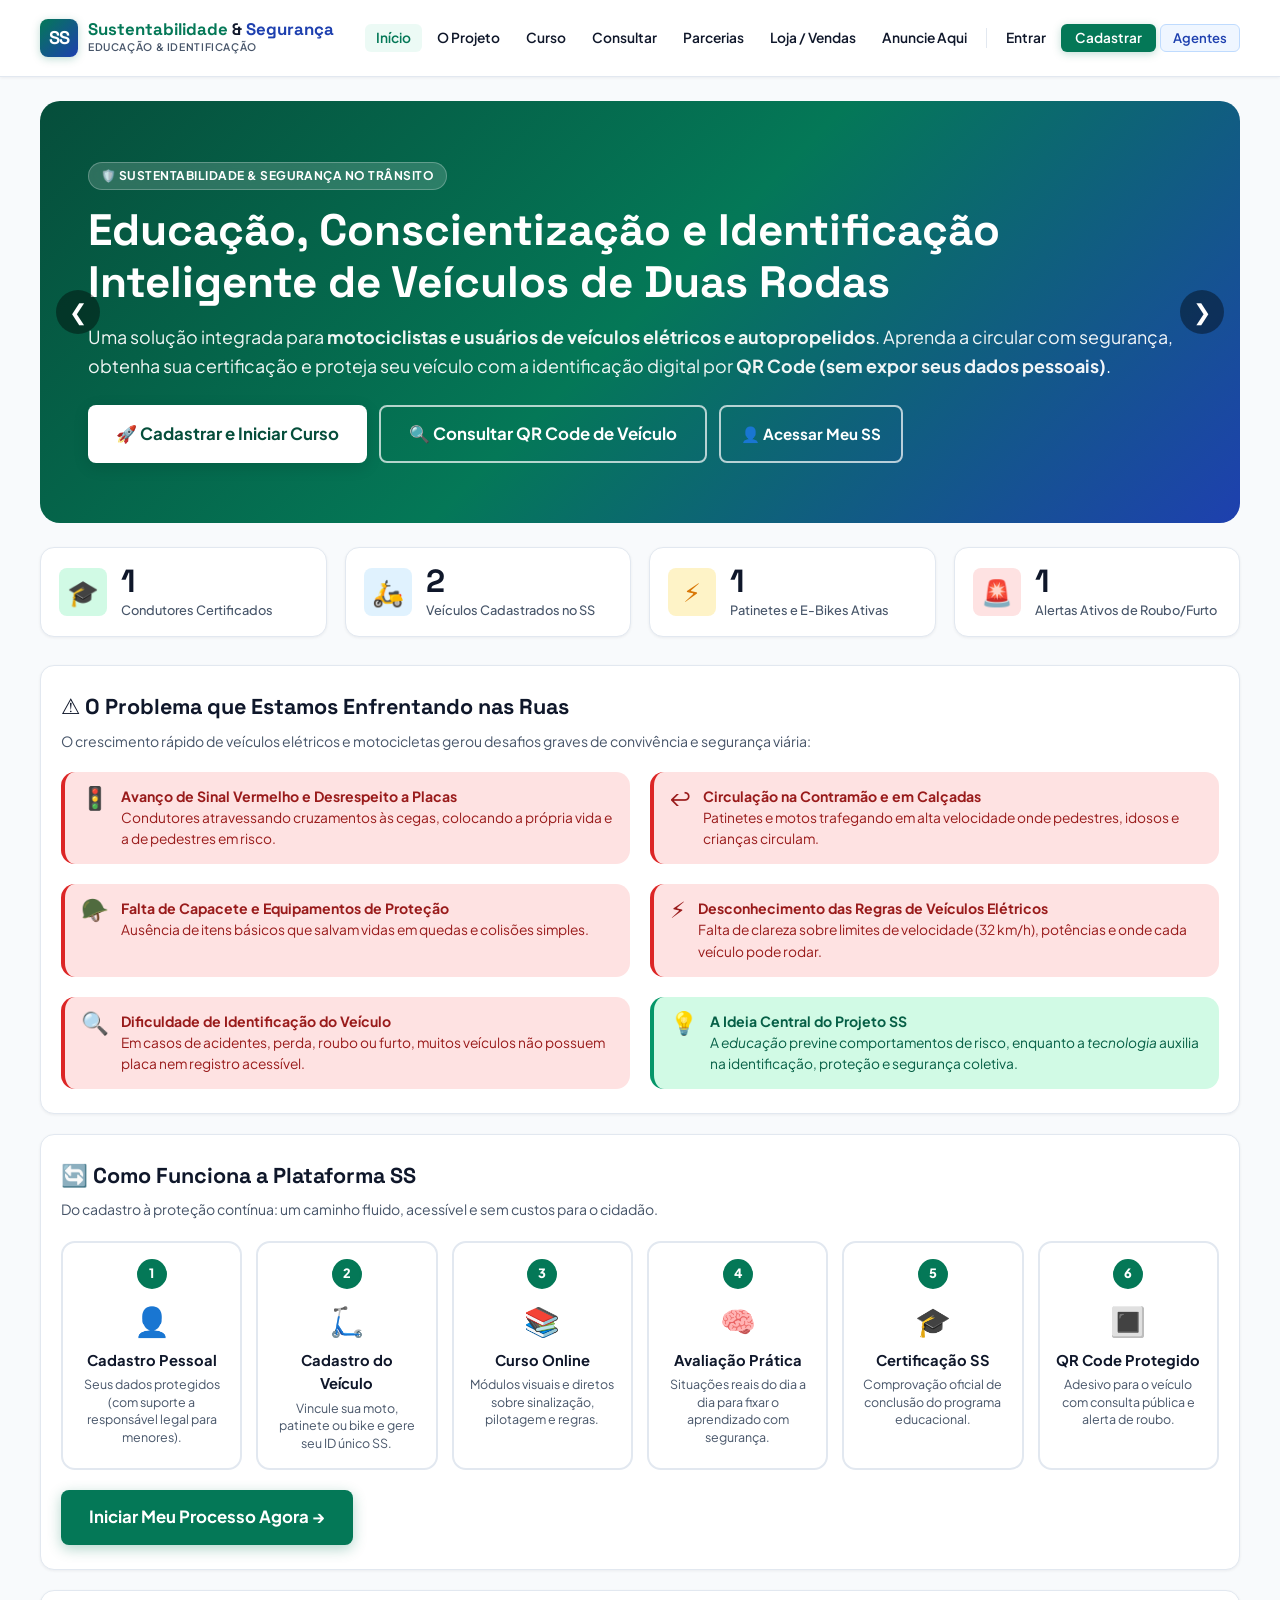
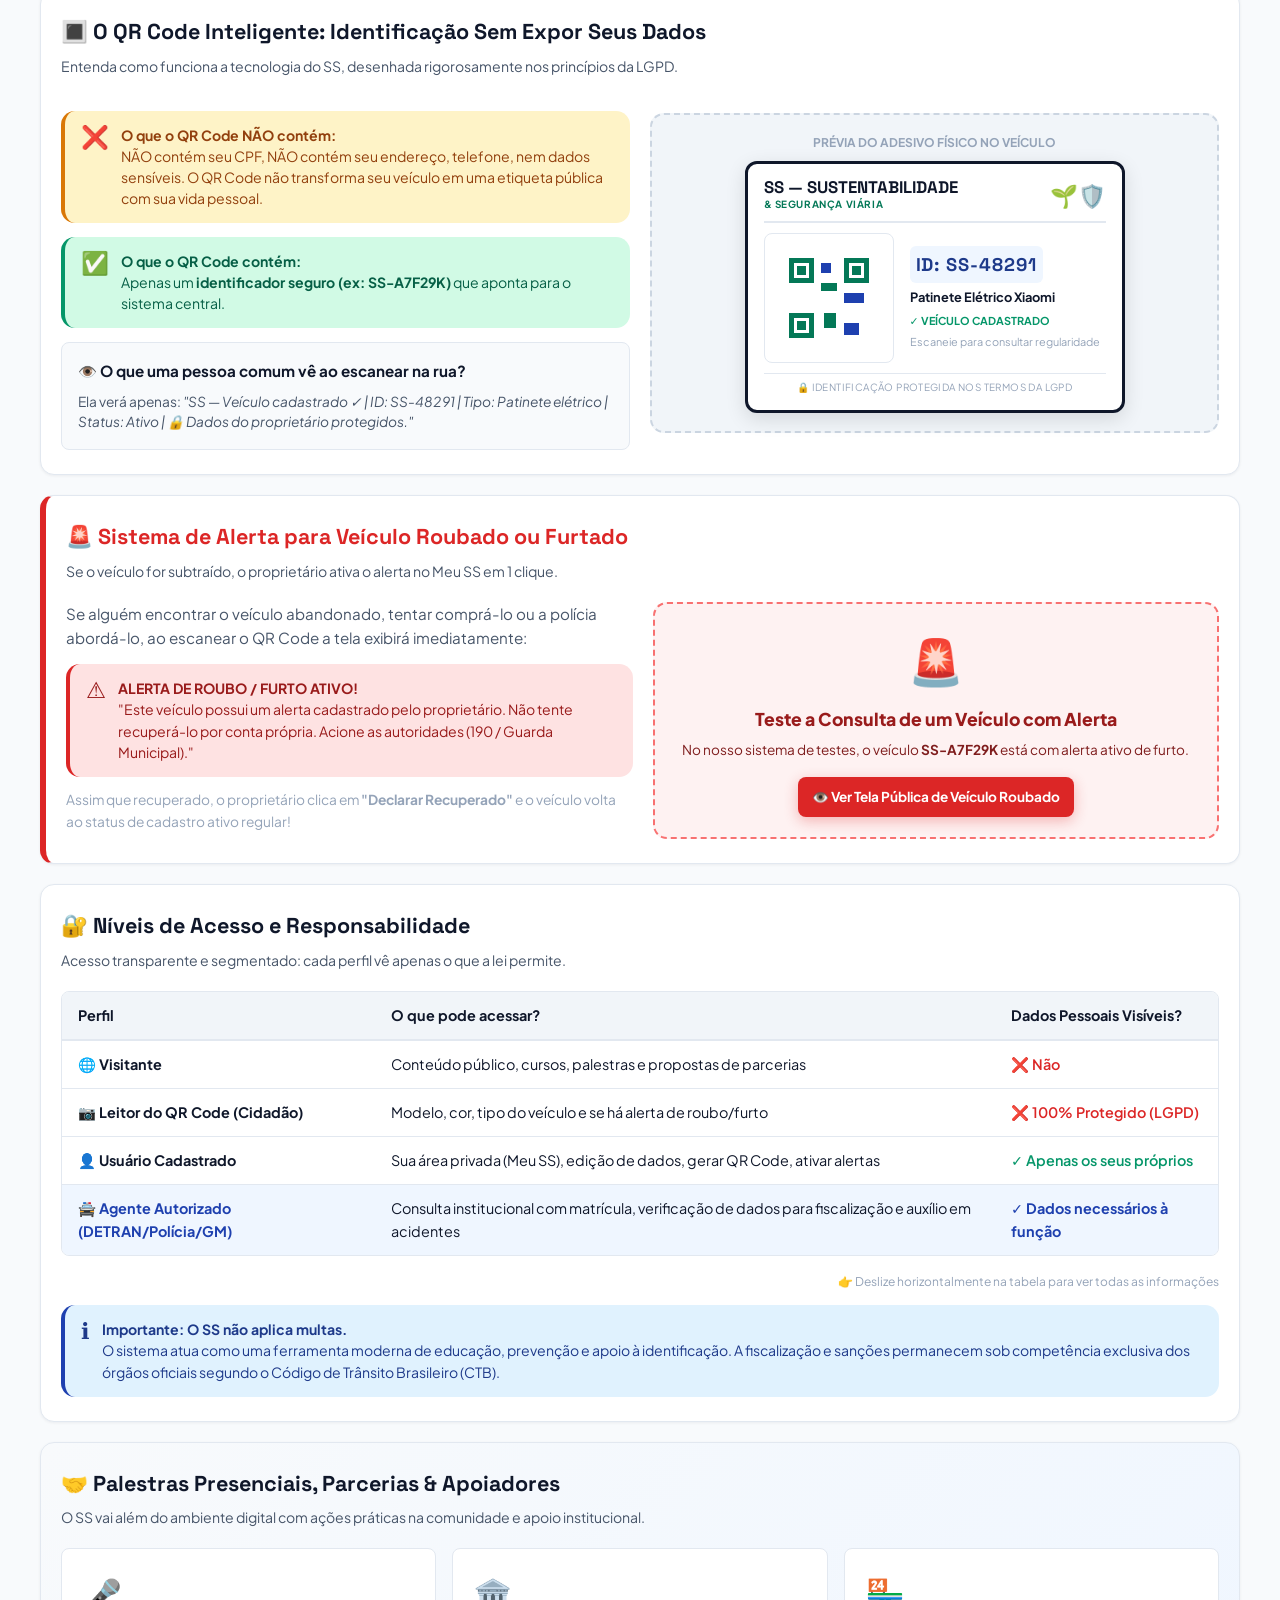
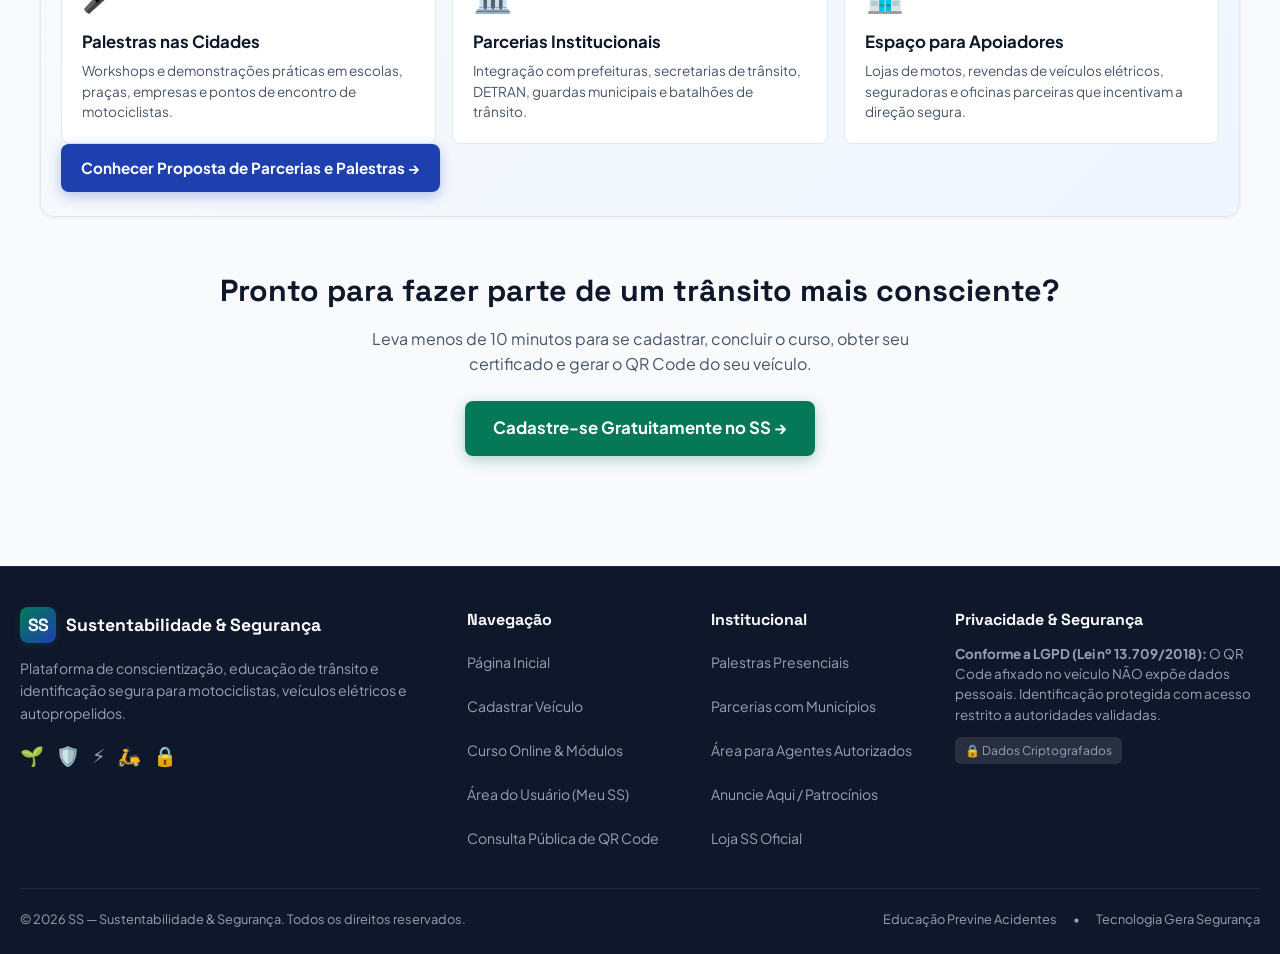
==== commit 51a0e804: "feat: adicionar monetização (loja e anúncios) e atualizar menu" ====
--- a/index.html
+++ b/index.html
@@ -14,29 +14,53 @@
 
 <main class="main-wrapper wide">
 
-  <!-- HERO PRINCIPAL -->
-  <section class="hero-banner">
-    <div class="hero-badge">
-      <span>🛡️ Sustentabilidade & Segurança no Trânsito</span>
-    </div>
-    <h1 class="hero-title">
-      Educação, Conscientização e Identificação Inteligente de Veículos de Duas Rodas
-    </h1>
-    <p class="hero-description">
-      Uma solução integrada para <strong>motociclistas e usuários de veículos elétricos e autopropelidos</strong>.
-      Aprenda a circular com segurança, obtenha sua certificação e proteja seu veículo com a identificação digital por <strong>QR Code (sem expor seus dados pessoais)</strong>.
-    </p>
-    <div class="hero-actions">
-      <a href="/cadastro" class="btn btn-light btn-lg">
-        🚀 Cadastrar e Iniciar Curso
-      </a>
-      <a href="/consulta" class="btn btn-outline-white btn-lg">
-        🔍 Consultar QR Code de Veículo
-      </a>
-      <a href="/meu-ss" class="btn btn-outline-white">
-        👤 Acessar Meu SS
-      </a>
-    </div>
+  <!-- HERO PRINCIPAL (CARROSSEL) -->
+  <section class="hero-carousel-container" style="position: relative; overflow: hidden; border-radius: var(--radius-lg); margin-bottom: 24px;">
+    
+    <!-- SLIDE 1 (Principal) -->
+    <div class="hero-banner carousel-slide" id="slide-1" style="transition: opacity 0.8s ease-in-out; margin-bottom: 0;">
+      <div class="hero-badge">
+        <span>🛡️ Sustentabilidade & Segurança no Trânsito</span>
+      </div>
+      <h1 class="hero-title">
+        Educação, Conscientização e Identificação Inteligente de Veículos de Duas Rodas
+      </h1>
+      <p class="hero-description">
+        Uma solução integrada para <strong>motociclistas e usuários de veículos elétricos e autopropelidos</strong>.
+        Aprenda a circular com segurança, obtenha sua certificação e proteja seu veículo com a identificação digital por <strong>QR Code (sem expor seus dados pessoais)</strong>.
+      </p>
+      <div class="hero-actions">
+        <a href="/cadastro" class="btn btn-light btn-lg">
+          🚀 Cadastrar e Iniciar Curso
+        </a>
+        <a href="/consulta" class="btn btn-outline-white btn-lg">
+          🔍 Consultar QR Code de Veículo
+        </a>
+        <a href="/meu-ss" class="btn btn-outline-white">
+          👤 Acessar Meu SS
+        </a>
+      </div>
+    </div>
+
+    <!-- SLIDE 2 (Anúncio) -->
+    <div class="hero-banner carousel-slide" id="slide-2" style="background: linear-gradient(135deg, #1E40AF 0%, #1e3a8a 100%); position: absolute; top: 0; left: 0; width: 100%; height: 100%; opacity: 0; transition: opacity 0.8s ease-in-out; display: flex; flex-direction: column; justify-content: center; align-items: center; text-align: center; margin-bottom: 0; padding: 40px 20px; box-sizing: border-box; z-index: 2; pointer-events: none;">
+      <div style="font-size:3rem; margin-bottom:16px;">📢</div>
+      <h1 class="hero-title" style="margin-bottom: 16px;">
+        Coloque Seu Anúncio Aqui
+      </h1>
+      <p class="hero-description" style="max-width: 700px; margin-bottom: 30px;">
+        Apoie a educação no trânsito e exiba sua marca para milhares de motociclistas e usuários de veículos elétricos na sua região.
+      </p>
+      <div class="hero-actions" style="justify-content: center;">
+        <a href="/anuncie.html" class="btn btn-light btn-lg" style="pointer-events: auto;">
+          Ver Planos de Patrocínio →
+        </a>
+      </div>
+    </div>
+
+    <!-- SETAS DE NAVEGAÇÃO -->
+    <button id="carousel-prev" style="position: absolute; top: 50%; left: 16px; transform: translateY(-50%); background: rgba(0,0,0,0.4); color: white; border: none; border-radius: 50%; width: 44px; height: 44px; font-size: 1.4rem; cursor: pointer; z-index: 10; display: flex; align-items: center; justify-content: center; transition: background 0.2s;">&#10094;</button>
+    <button id="carousel-next" style="position: absolute; top: 50%; right: 16px; transform: translateY(-50%); background: rgba(0,0,0,0.4); color: white; border: none; border-radius: 50%; width: 44px; height: 44px; font-size: 1.4rem; cursor: pointer; z-index: 10; display: flex; align-items: center; justify-content: center; transition: background 0.2s;">&#10095;</button>
   </section>
 
   <!-- ESTATÍSTICAS DA PLATAFORMA -->
@@ -358,6 +382,8 @@
     </div>
   </section>
 
+
+
   <!-- PALESTRAS PRESENCIAIS, PARCERIAS E PUBLICIDADE -->
   <section class="card mb-24" style="background:linear-gradient(135deg, #F8FAFC 0%, #EFF6FF 100%);">
     <div class="card-title">🤝 Palestras Presenciais, Parcerias & Apoiadores</div>
@@ -416,7 +442,7 @@
 <footer class="site-footer" id="site-footer"></footer>
 
 <script type="module">
-  import { renderHeader, renderFooter, getDB } from './assets/js/app.js';
+  import { renderHeader, renderFooter, getDB } from './assets/js/app.js?v=3';
 
   renderHeader('home');
   renderFooter();
@@ -427,6 +453,66 @@
   document.getElementById('stat-veiculos').textContent = db.veiculos.length;
   document.getElementById('stat-eletricos').textContent = db.veiculos.filter(v => v.tipo === 'patinete' || v.tipo === 'bike').length;
   document.getElementById('stat-alertas').textContent = db.veiculos.filter(v => v.status === 'ROUBADO_FURTADO').length;
+
+  // Lógica do Carrossel do Hero
+  let currentSlide = 1;
+  let carouselInterval;
+  const slide1 = document.getElementById('slide-1');
+  const slide2 = document.getElementById('slide-2');
+  const carouselContainer = document.querySelector('.hero-carousel-container');
+  const btnPrev = document.getElementById('carousel-prev');
+  const btnNext = document.getElementById('carousel-next');
+
+  function updateSlide(targetSlide) {
+    if (!slide1 || !slide2) return;
+    if (targetSlide === 1) {
+      slide1.style.opacity = '1';
+      slide1.style.pointerEvents = 'auto';
+      slide2.style.opacity = '0';
+      slide2.style.pointerEvents = 'none';
+      currentSlide = 1;
+    } else {
+      slide1.style.opacity = '0';
+      slide1.style.pointerEvents = 'none';
+      slide2.style.opacity = '1';
+      slide2.style.pointerEvents = 'auto';
+      currentSlide = 2;
+    }
+  }
+
+  function nextSlide() {
+    updateSlide(currentSlide === 1 ? 2 : 1);
+  }
+
+  function prevSlide() {
+    updateSlide(currentSlide === 1 ? 2 : 1);
+  }
+
+  function startCarousel() {
+    carouselInterval = setInterval(nextSlide, 10000);
+  }
+
+  function stopCarousel() {
+    clearInterval(carouselInterval);
+  }
+
+  if (carouselContainer) {
+    carouselContainer.addEventListener('mouseenter', stopCarousel);
+    carouselContainer.addEventListener('mouseleave', startCarousel);
+  }
+
+  if (btnPrev) {
+    btnPrev.addEventListener('click', prevSlide);
+    btnPrev.addEventListener('mouseenter', () => btnPrev.style.background = 'rgba(0,0,0,0.8)');
+    btnPrev.addEventListener('mouseleave', () => btnPrev.style.background = 'rgba(0,0,0,0.4)');
+  }
+  if (btnNext) {
+    btnNext.addEventListener('click', nextSlide);
+    btnNext.addEventListener('mouseenter', () => btnNext.style.background = 'rgba(0,0,0,0.8)');
+    btnNext.addEventListener('mouseleave', () => btnNext.style.background = 'rgba(0,0,0,0.4)');
+  }
+
+  startCarousel();
 </script>
 </body>
 </html>
--- a/assets/css/style.css
+++ b/assets/css/style.css
@@ -301,8 +301,21 @@
   transition: var(--transition);
   display: flex;
   align-items: center;
-  gap: 10px;
+  gap: 8px;
   min-height: var(--touch-min);
+  white-space: nowrap;
+}
+
+.nav-icon {
+  display: inline-flex;
+  align-items: center;
+  justify-content: center;
+  font-size: 1.15rem;
+  flex-shrink: 0;
+}
+
+.nav-divider {
+  display: none;
 }
 
 .nav-item:hover, .nav-item:active, .nav-item.active {
@@ -1478,6 +1491,8 @@
 @media (min-width: 1024px) {
   .header-container {
     height: var(--header-height-desktop);
+    padding: 0 20px;
+    gap: 16px;
   }
 
   /* Oculta botão hambúrguer e backdrop no desktop */
@@ -1493,7 +1508,22 @@
     display: none;
   }
 
-  /* Navegação em linha padrão para Desktop */
+  /* Oculta emojis no desktop para visual limpo, moderno e compacto */
+  .nav-icon {
+    display: none;
+  }
+
+  /* Divisor vertical sutil entre links e botões de ação */
+  .nav-divider {
+    display: block;
+    width: 1px;
+    height: 20px;
+    background: var(--border);
+    margin: 0 4px;
+    flex-shrink: 0;
+  }
+
+  /* Navegação em linha padrão e compacta para Desktop */
   .nav-links {
     position: static;
     width: auto;
@@ -1505,22 +1535,34 @@
     padding: 0;
     overflow-y: visible;
     transform: none;
-    gap: 6px;
+    gap: 4px;
+    align-items: center;
   }
 
   .nav-item {
-    font-size: 0.9rem;
-    padding: 8px 14px;
+    font-size: 0.86rem;
+    font-weight: 600;
+    padding: 7px 11px;
     min-height: auto;
+    border-radius: 6px;
+    white-space: nowrap;
+    line-height: 1;
   }
 
   .nav-cta {
     margin-top: 0;
-    padding: 8px 18px;
+    padding: 7px 14px;
+    font-size: 0.85rem;
+    white-space: nowrap;
+    border-radius: 6px;
   }
 
   .nav-agent {
     margin-top: 0;
+    padding: 6px 12px;
+    font-size: 0.82rem;
+    white-space: nowrap;
+    border-radius: 6px;
   }
 
   .stats-grid {
@@ -1545,6 +1587,33 @@
   .footer-container {
     grid-template-columns: 2fr 1fr 1fr 1.5fr;
     gap: 40px;
+  }
+}
+
+/* Ajuste refinado para laptops intermediários (1024px - 1220px) */
+@media (min-width: 1024px) and (max-width: 1220px) {
+  .header-container {
+    padding: 0 14px;
+    gap: 10px;
+  }
+
+  .brand-subtitle {
+    display: none;
+  }
+
+  .nav-item {
+    padding: 6px 8px;
+    font-size: 0.82rem;
+  }
+
+  .nav-cta {
+    padding: 6px 11px;
+    font-size: 0.82rem;
+  }
+
+  .nav-agent {
+    padding: 5px 10px;
+    font-size: 0.8rem;
   }
 }
 
